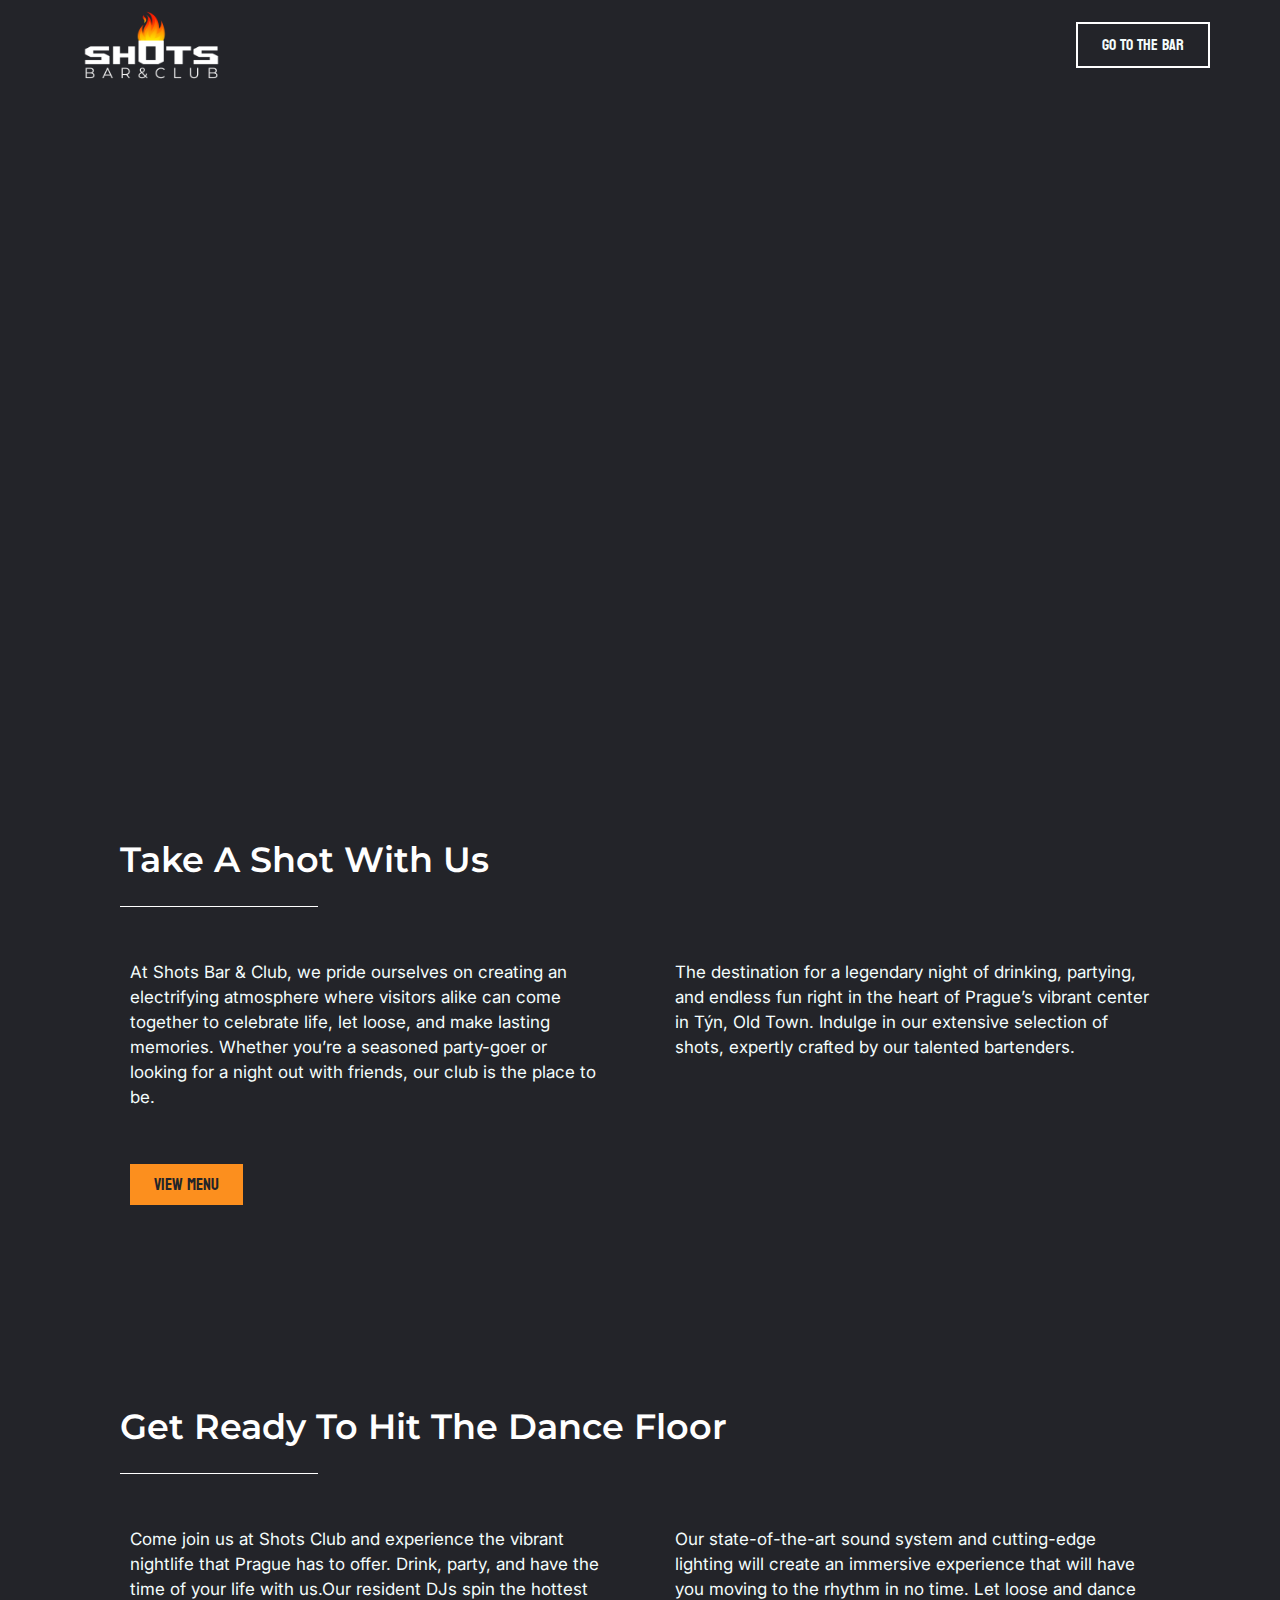
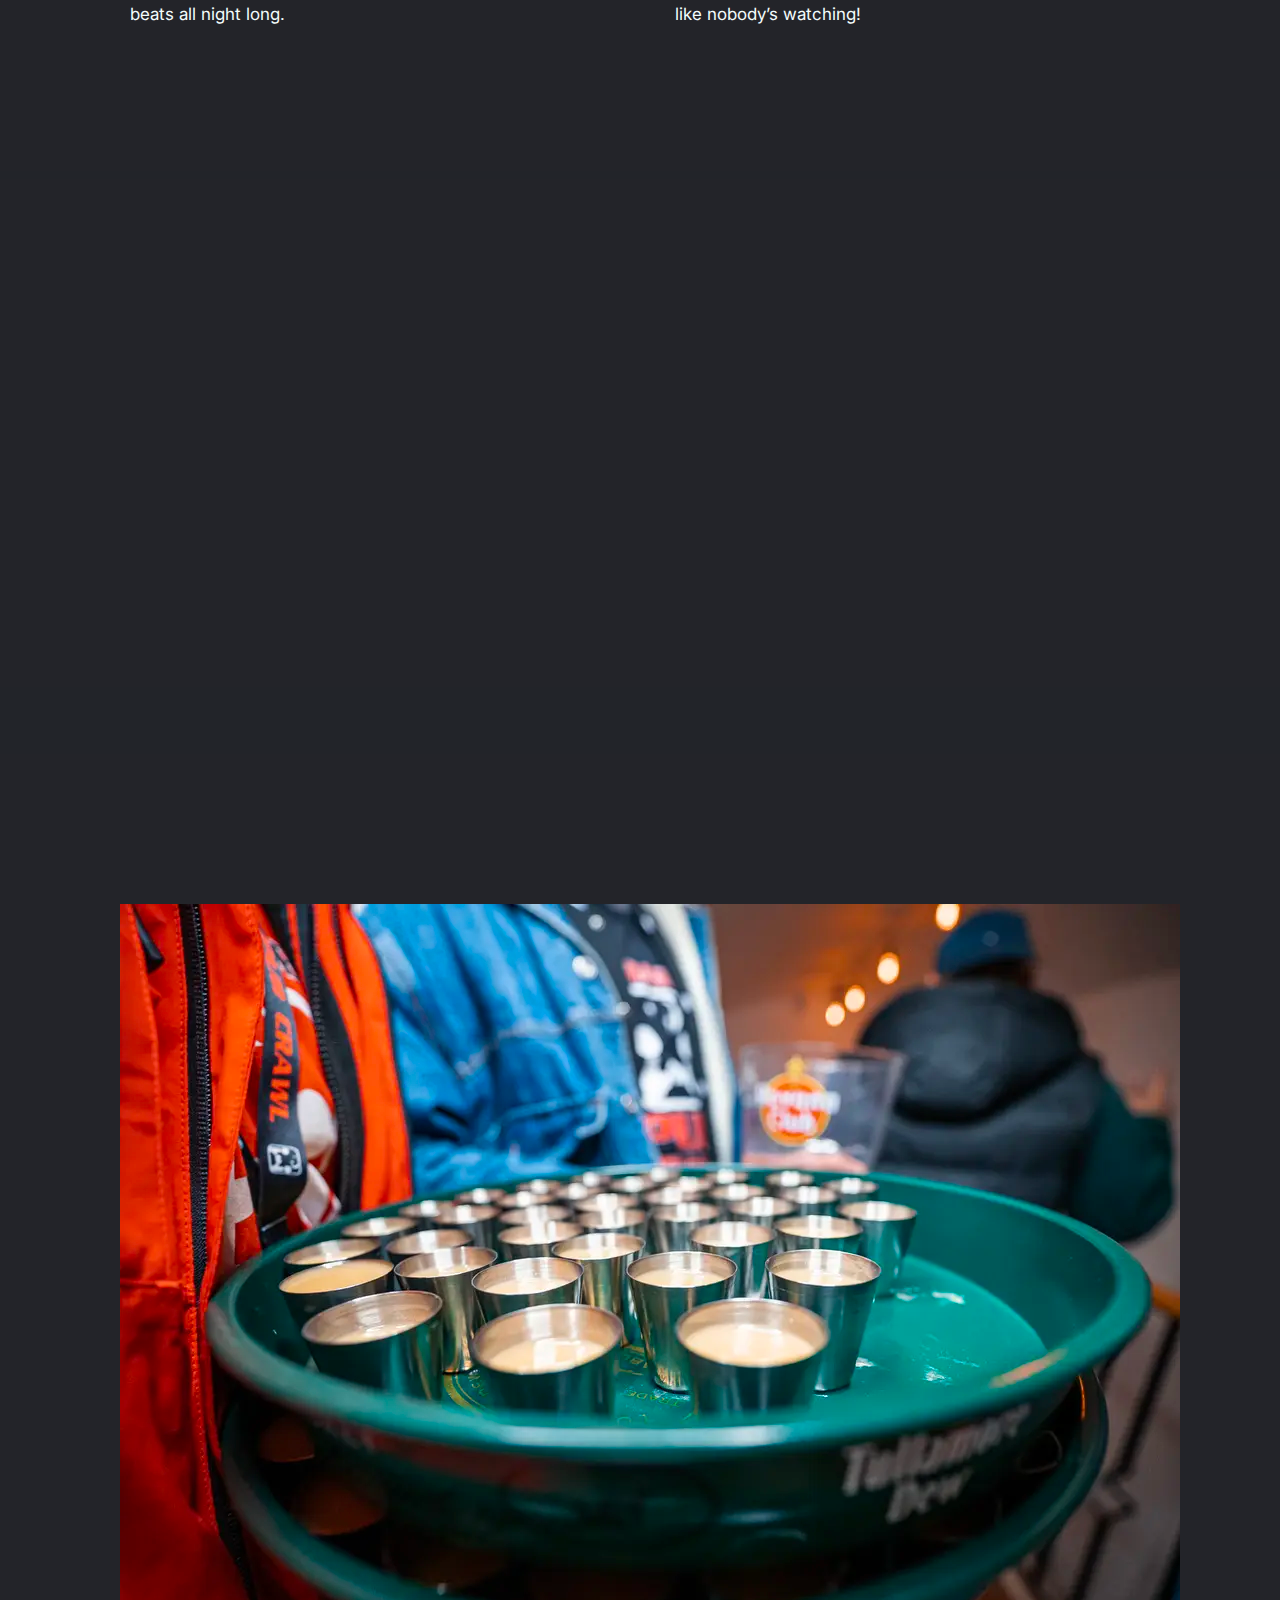
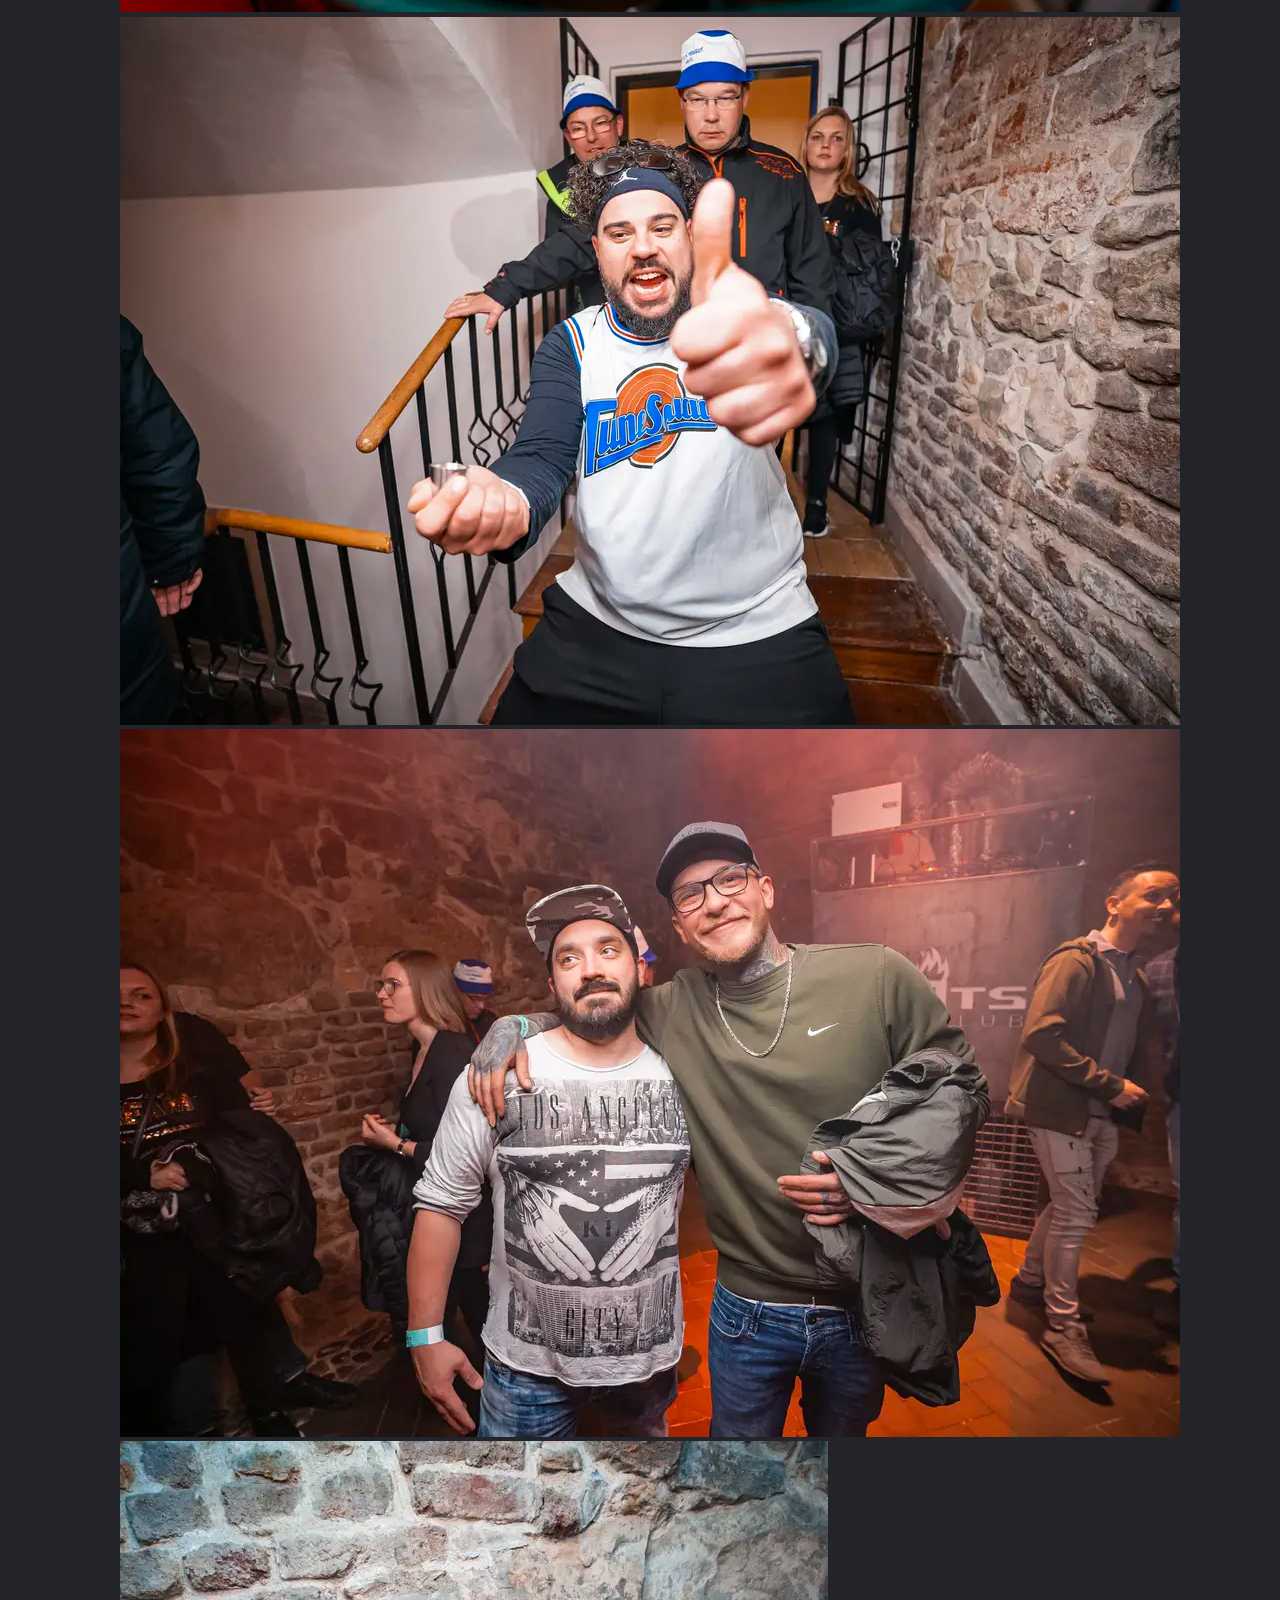
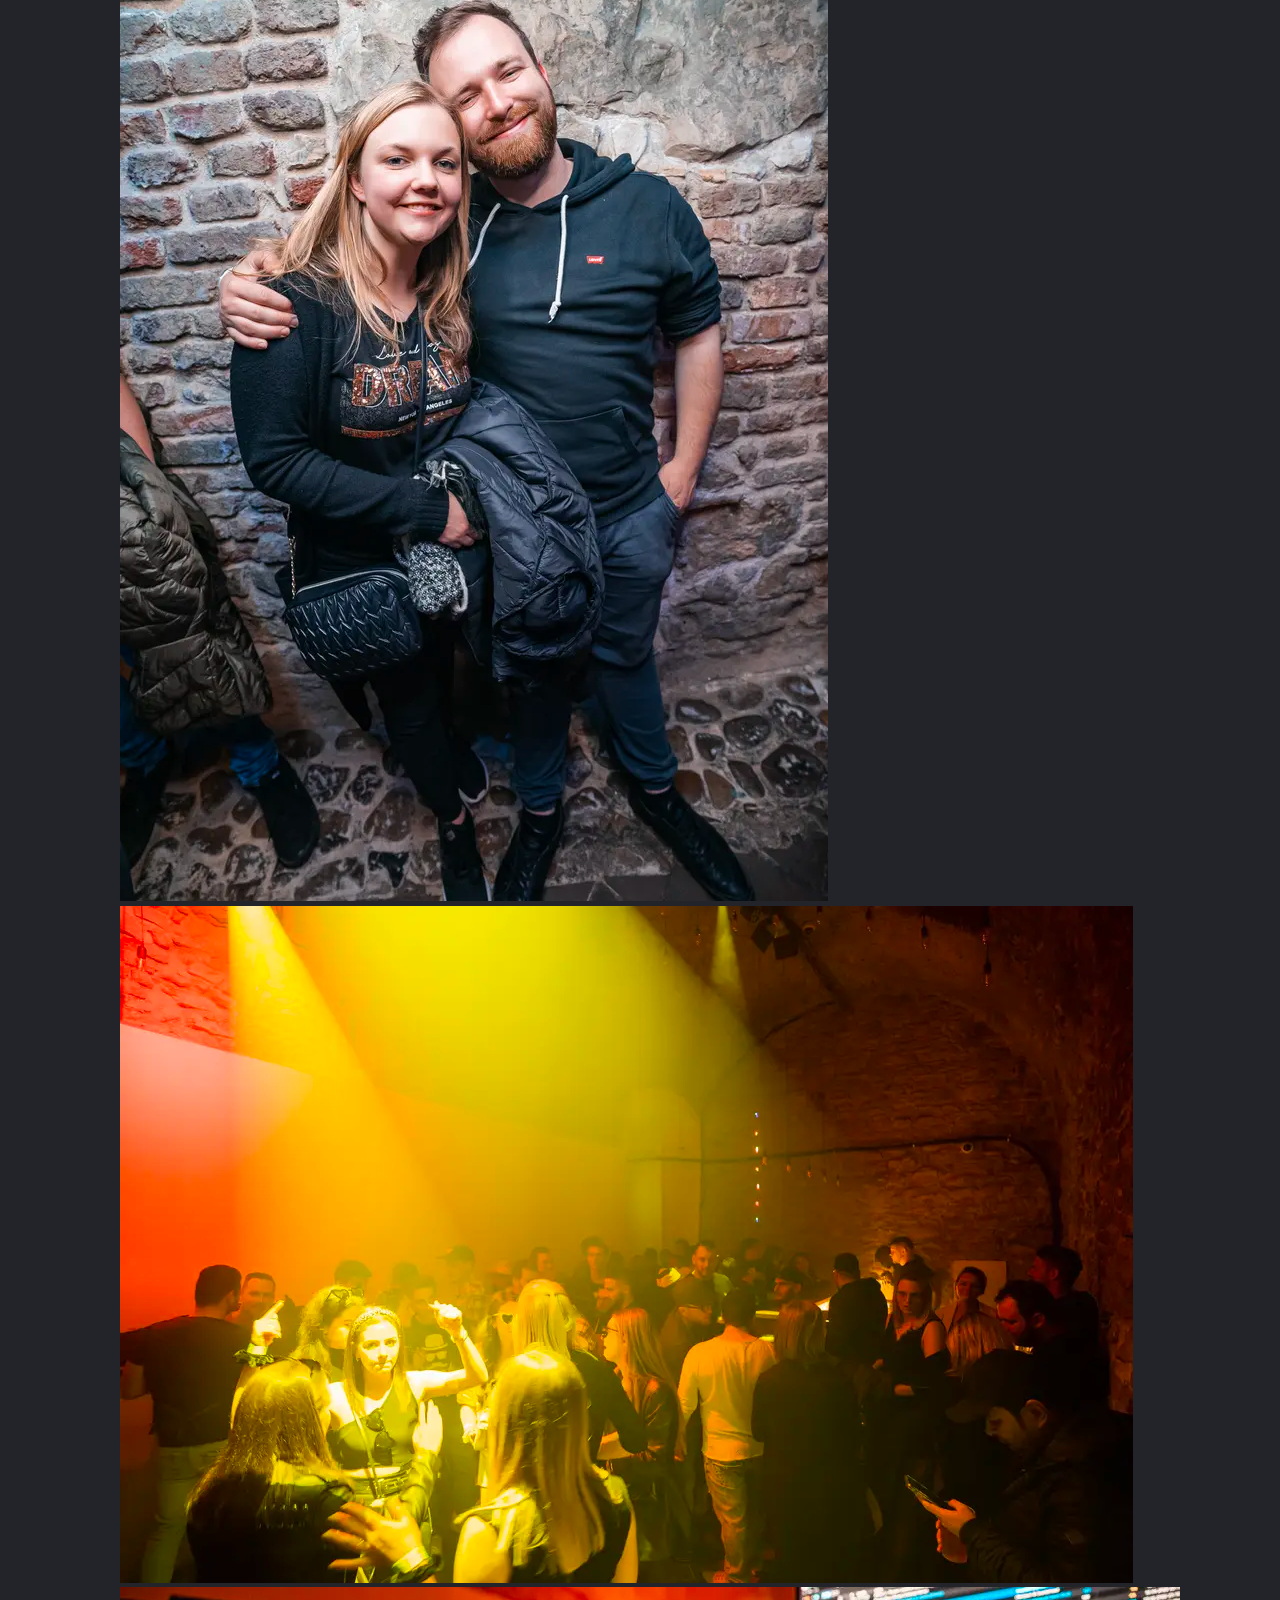
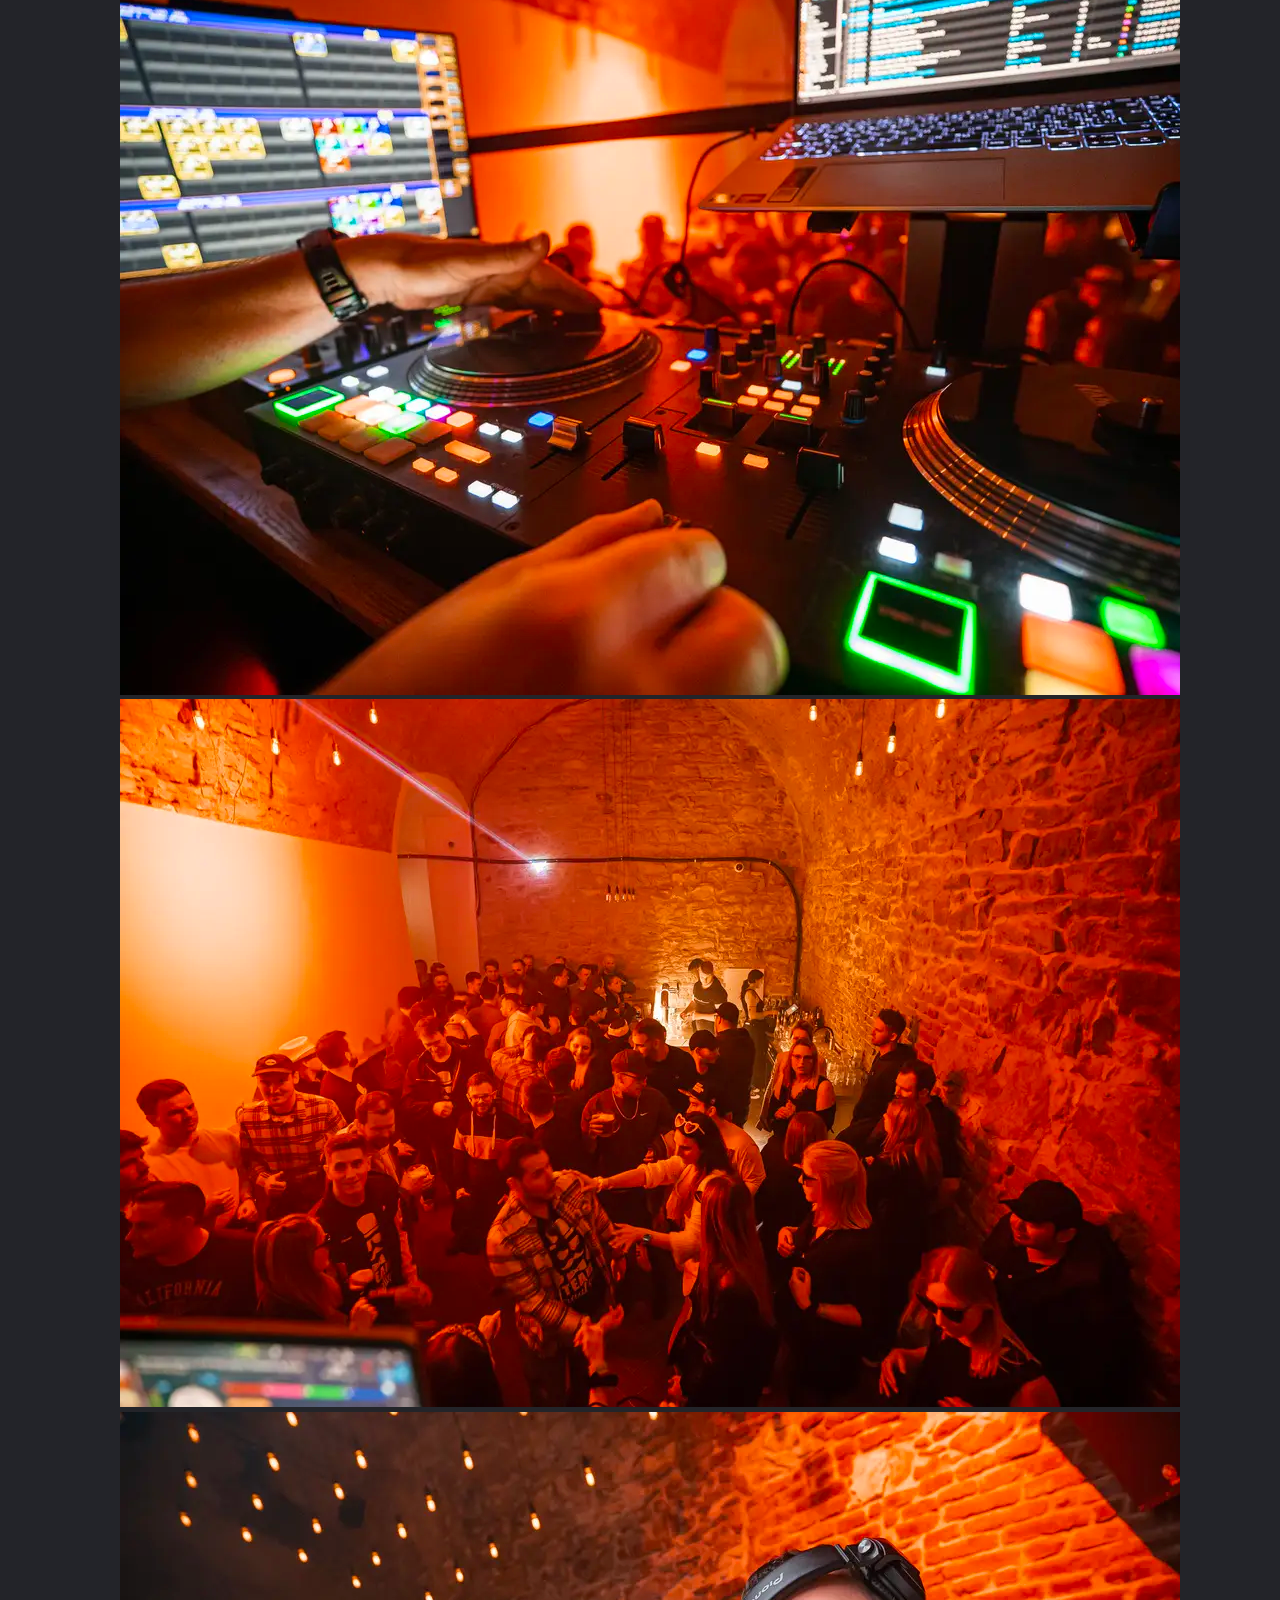
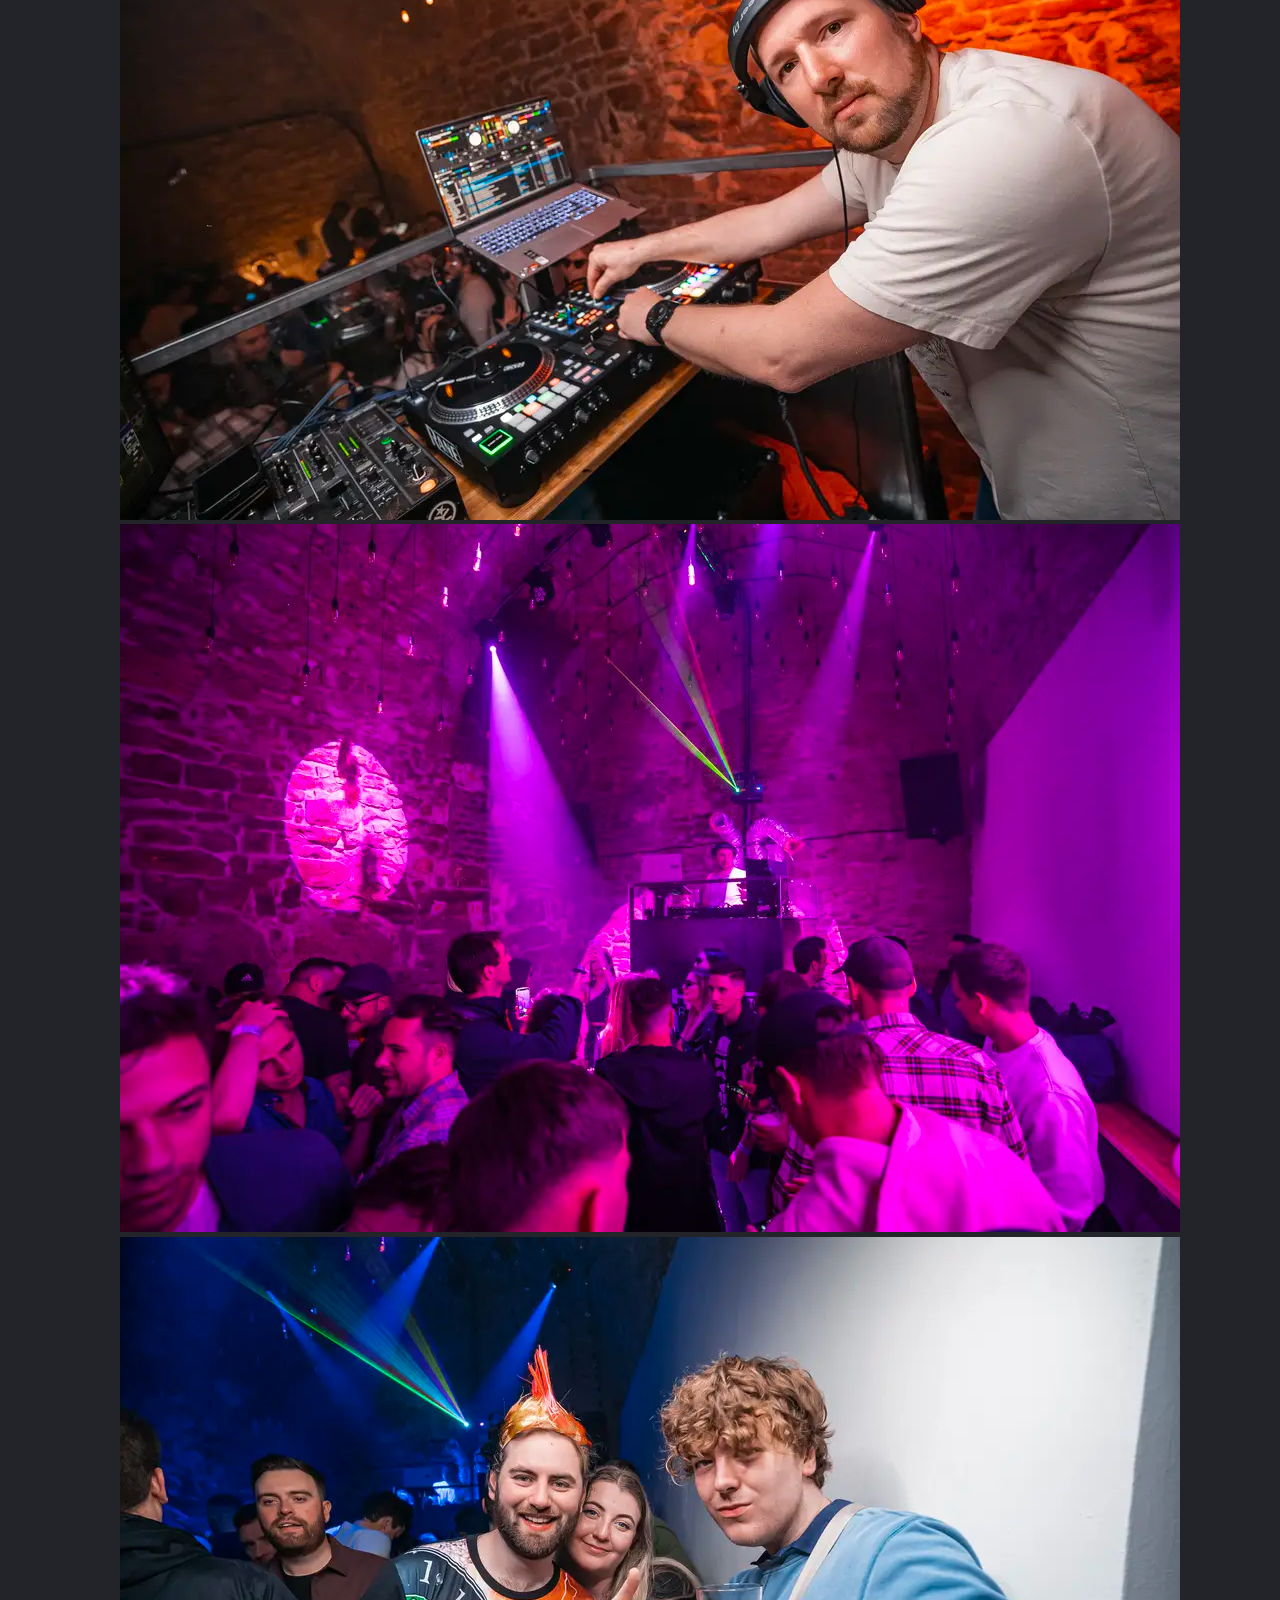
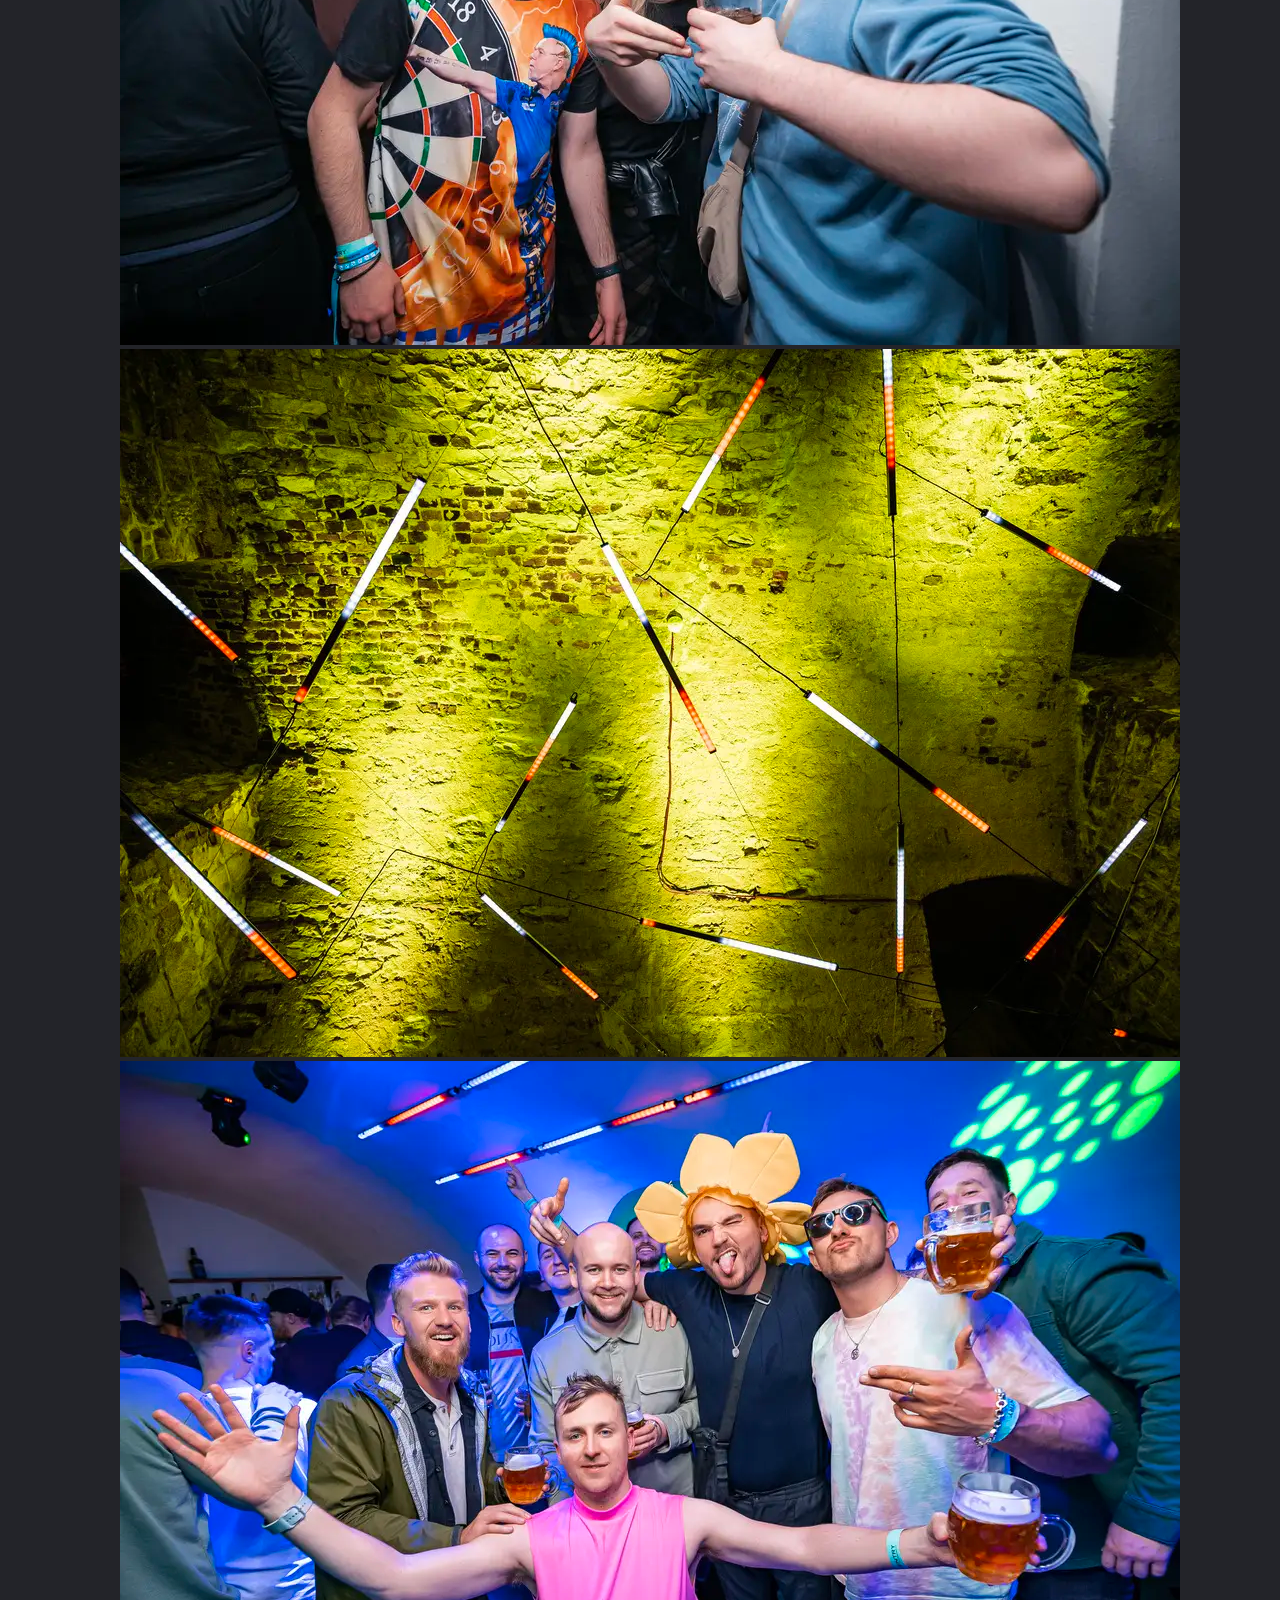
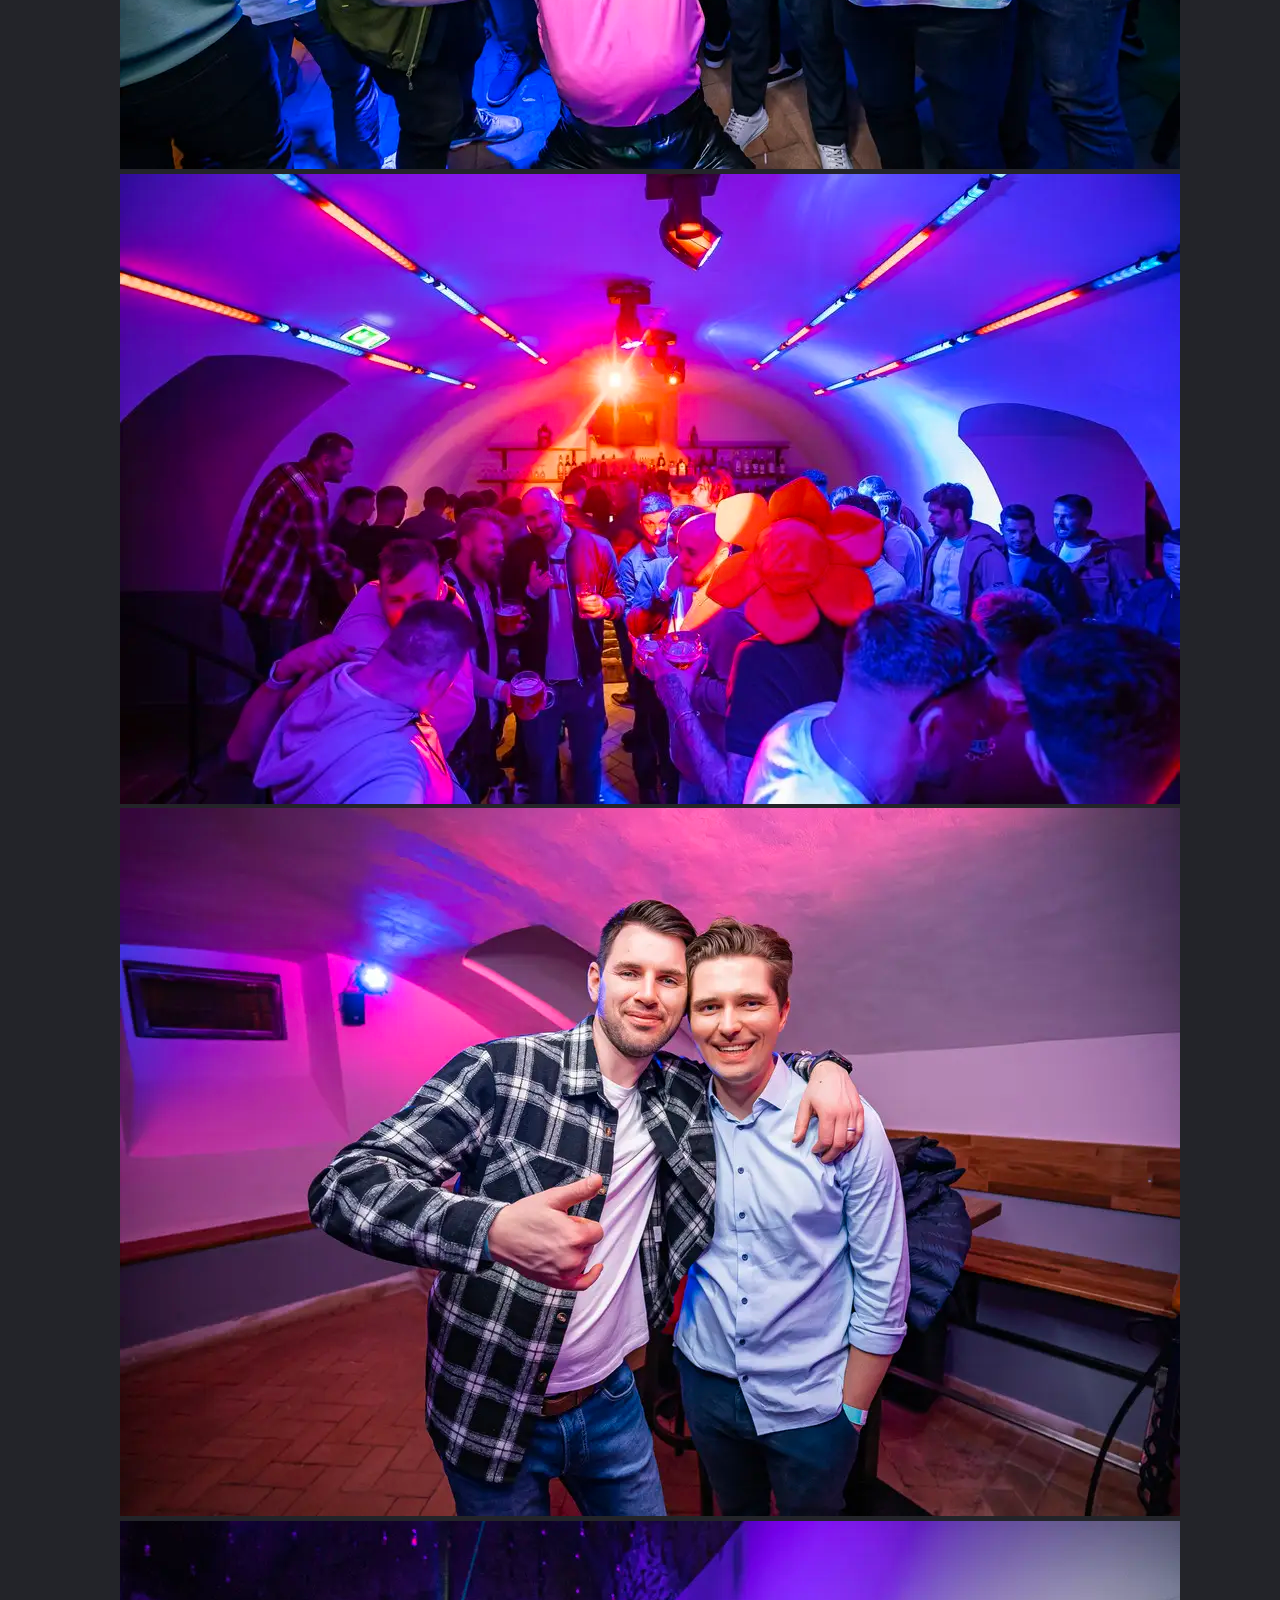
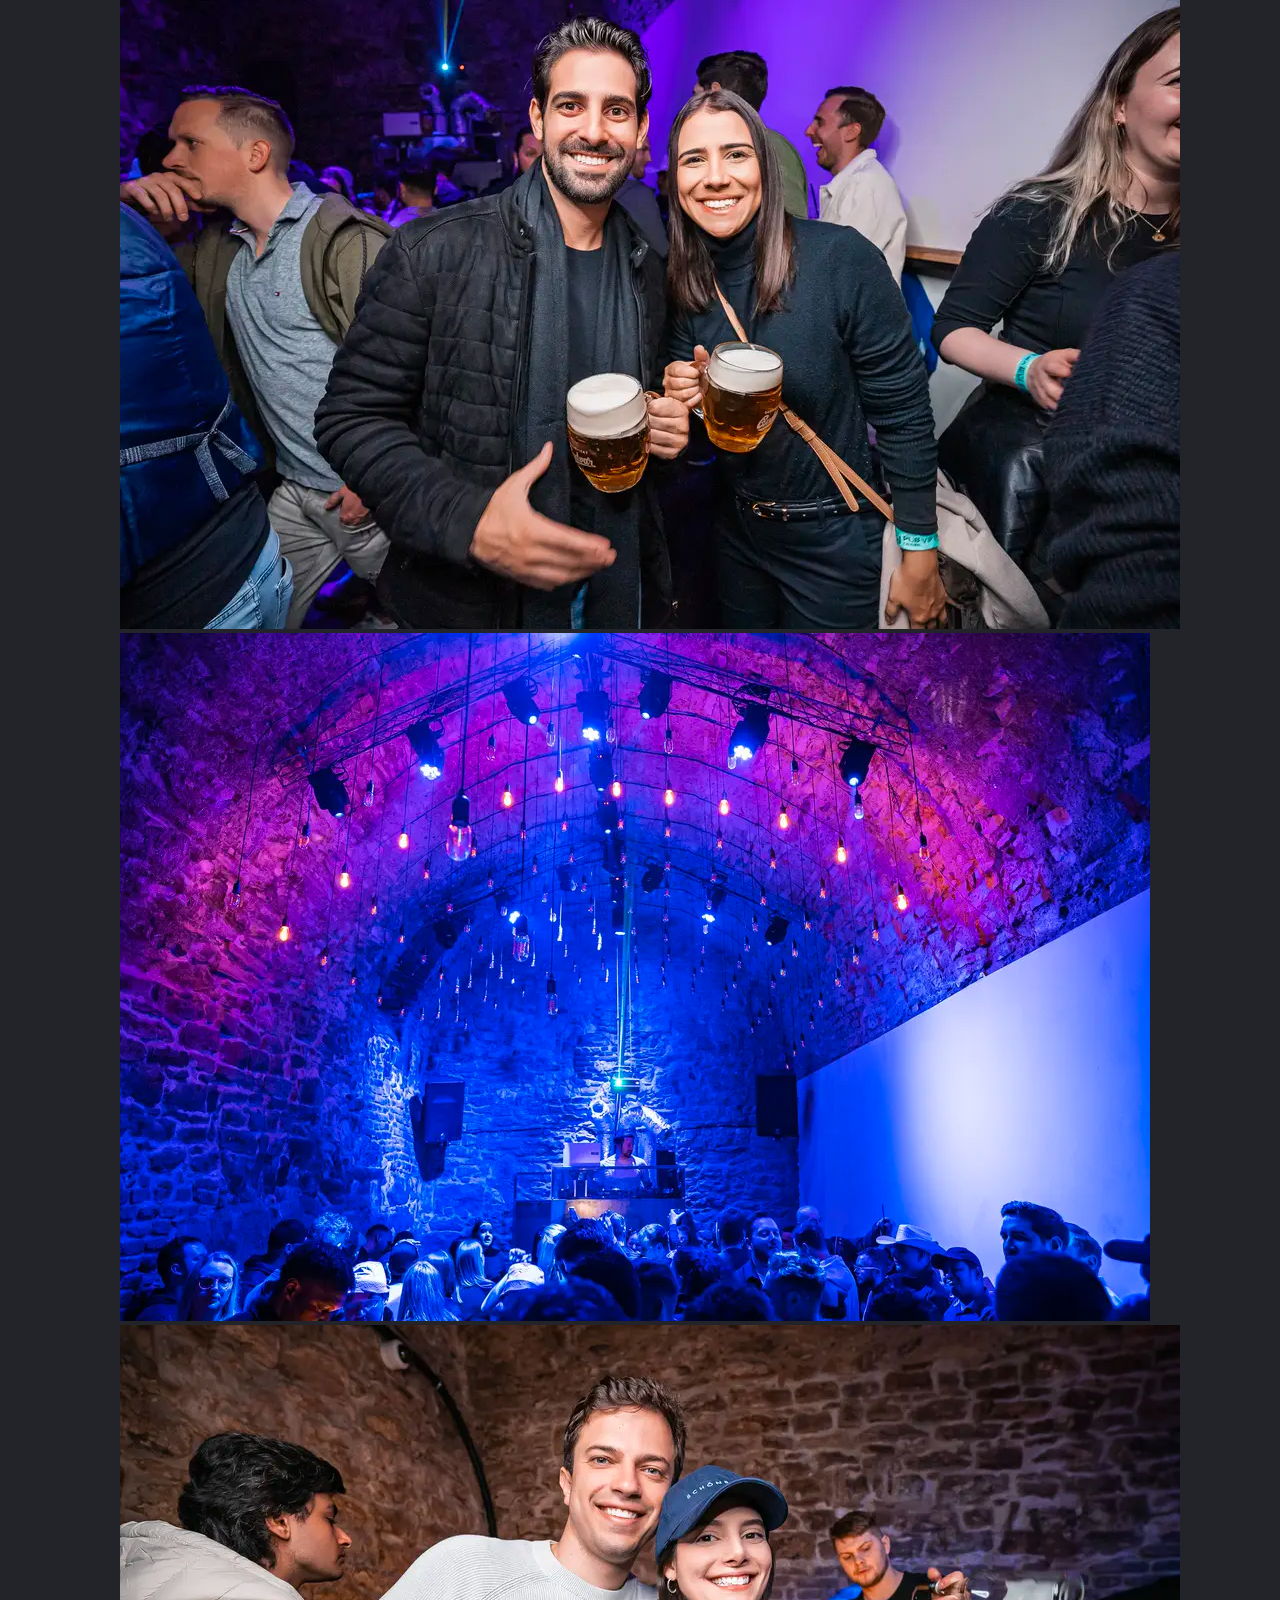
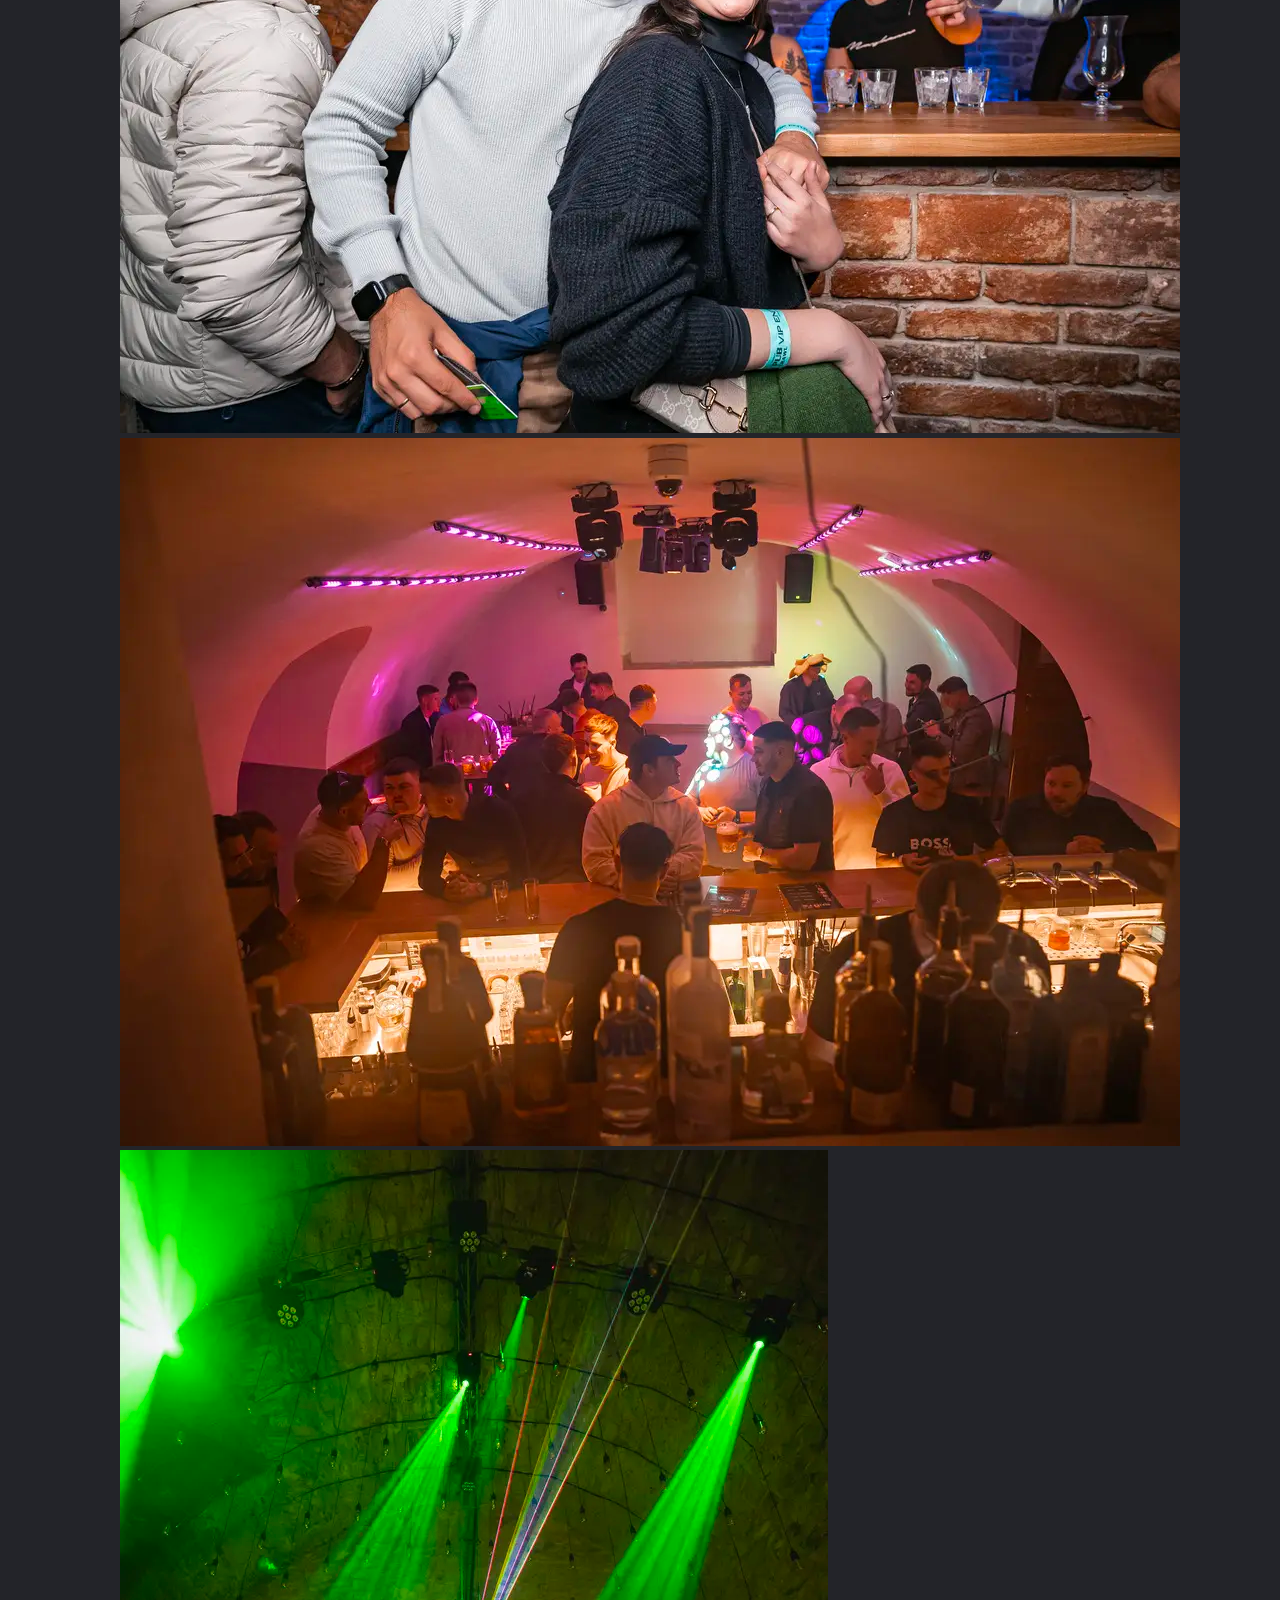
==== index.html @ b5c4934c "Initial commit" ====
<!doctype html>
<html lang="en">
<head>
    <meta charset="UTF-8">
    <meta name="viewport"
          content="width=device-width, user-scalable=no, initial-scale=1.0, maximum-scale=1.0, minimum-scale=1.0">
    <meta http-equiv="X-UA-Compatible" content="ie=edge">
    <link rel="stylesheet" href="css/normalize.css">
    <link rel="stylesheet" href="css/style.css">
    <!-- AOS.js -->
    <link href="https://unpkg.com/aos@2.3.1/dist/aos.css" rel="stylesheet">
    <!-- SwiperJS -->
    <link rel="stylesheet" href="https://cdn.jsdelivr.net/npm/swiper@11/swiper-bundle.min.css"
    />
    <title>Home - Shots Bar & Club</title>
</head>
<body>
<header class="header">
    <div class="side-content left-content">
        <!-- Заменить ссылкой -->
        <a href="#" class="logo">
            <img src="img/logo.png" alt="Shots Bar & Club Logo">
        </a>
    </div>
    <div class="center-content">
        <nav class="nav">
            <ul class="nav-list">
                <li class="nav-list__item"><a href="#Shots">Shots</a></li>
                <li class="nav-list__item"><a href="#About">About</a></li>
                <li class="nav-list__item"><a href="#Photos">Photos</a></li>
                <li class="nav-list__item"><a>Reviews</a></li>
                <li class="nav-list__item"><a>Address</a></li>
                <li class="nav-list__item"><a>Partners</a></li>
                <li class="nav-list__item"><a>Requests</a></li>
            </ul>
        </nav>
    </div>
    <div class="side-content right-content">
        <a class="button-to-go"
           href="https://www.google.com/maps/place/Shots+Bar%26Club/@50.0877311,14.4232693,15z/data=!4m6!3m5!1s0x470b952d2c1c653b:0x103514b92c327007!8m2!3d50.0877311!4d14.4232693!16s%2Fg%2F11txqmr885?entry=ttu"
           target="_blank"
        >
            Go to the bar
        </a>
    </div>
</header>
<section class="main-pictures">
    <div class="main-pictures__item">
        <img src="" alt="">
        <span></span>
    </div>
</section>
<div>
    <section class="regular-section" id="Shots">
        <div class="heading">
            <h3>Take A Shot With Us</h3>
            <div class="divider">
                <span> </span>
            </div>
        </div>
        <div class="section-content">
            <div class="content-item">
                <p>At Shots Bar & Club, we pride ourselves on creating an electrifying atmosphere where visitors
                    alike can come together to celebrate life, let loose, and make lasting memories. Whether you’re
                    a seasoned party-goer or looking for a night out with friends, our club is the place to be.</p>
            </div>
            <div class="content-item">
                <p>The destination for a legendary night of drinking, partying, and endless fun right in the heart
                    of Prague’s vibrant center in Týn, Old Town. Indulge in our extensive selection of shots,
                    expertly crafted by our talented bartenders.</p>
            </div>
        </div>
        <div class="content-item">
            <div class="button-wrapper">
                <a class="button"
                   href="https://shotsclubprague.com/wp-content/uploads/2023/06/shots-ALL-Price-1-2x95-www.pdf"
                   target="_blank"
                >
                    <span>View menu</span>
                </a>
            </div>
        </div>

        <div class="swiper cocktail-swiper">
            <div class="swiper-wrapper">
                <div class="swiper-slide">
                    <img src="https://mlblwiuvxici.i.optimole.com/w:219/h:219/q:mauto/f:best/https://shotsclubprague.com/wp-content/uploads/2023/06/shots-ALL-Price-1-2x95-12-1.png"
                         alt="" data-aos="fade-up" data-aos-delay="600">
                </div>
                <div class="swiper-slide">
                    <img src="https://mlblwiuvxici.i.optimole.com/w:219/h:219/q:mauto/f:best/https://shotsclubprague.com/wp-content/uploads/2023/06/shots-ALL-Price-1-2x95-03-1.png"
                         alt="" data-aos="fade-up" data-aos-delay="600">
                </div>
                <div class="swiper-slide">
                    <img src="https://mlblwiuvxici.i.optimole.com/w:219/h:219/q:mauto/f:best/https://shotsclubprague.com/wp-content/uploads/2023/06/shots-ALL-Price-1-2x95-13-1.png"
                         alt="" data-aos="fade-up" data-aos-delay="600">
                </div>
                <div class="swiper-slide">
                    <img src="https://mlblwiuvxici.i.optimole.com/w:219/h:219/q:mauto/f:best/https://shotsclubprague.com/wp-content/uploads/2023/06/shots-ALL-Price-1-2x95-05-1.png"
                         alt="" data-aos="fade-up" data-aos-delay="600">
                </div>
                <div class="swiper-slide">
                    <img src="https://mlblwiuvxici.i.optimole.com/w:219/h:219/q:mauto/f:best/https://shotsclubprague.com/wp-content/uploads/2023/06/shots-ALL-Price-1-2x95-14-1.png"
                         alt="" data-aos="fade-up" data-aos-delay="600">
                </div>
                <div class="swiper-slide">
                    <img src="https://mlblwiuvxici.i.optimole.com/w:300/h:300/q:mauto/f:best/https://shotsclubprague.com/wp-content/uploads/2023/06/shots-ALL-Price-1-2x95-02-1.png"
                         alt="" data-aos="fade-up" data-aos-delay="600">
                </div>
                <div class="swiper-slide">
                    <img src="https://mlblwiuvxici.i.optimole.com/w:219/h:219/q:mauto/f:best/https://shotsclubprague.com/wp-content/uploads/2023/06/shots-ALL-Price-1-2x95-15-1.png"
                         alt="" data-aos="fade-up" data-aos-delay="600">
                </div>
                <div class="swiper-slide">
                    <img src="https://mlblwiuvxici.i.optimole.com/w:219/h:219/q:mauto/f:best/https://shotsclubprague.com/wp-content/uploads/2023/06/shots-ALL-Price-1-2x95-04-1.png"
                         alt="" data-aos="fade-up" data-aos-delay="600">
                </div>
                <div class="swiper-slide">
                    <img src="https://mlblwiuvxici.i.optimole.com/w:219/h:219/q:mauto/f:best/https://shotsclubprague.com/wp-content/uploads/2023/06/shots-ALL-Price-1-2x95-06-1.png"
                         alt="" data-aos="fade-up" data-aos-delay="600">
                </div>
                <div class="swiper-slide">
                    <img src="https://mlblwiuvxici.i.optimole.com/w:219/h:219/q:mauto/f:best/https://shotsclubprague.com/wp-content/uploads/2023/06/shots-ALL-Price-1-2x95-07-1.png"
                         alt="" data-aos="fade-up" data-aos-delay="600">
                </div>
                <div class="swiper-slide">
                    <img src="https://mlblwiuvxici.i.optimole.com/w:219/h:219/q:mauto/f:best/https://shotsclubprague.com/wp-content/uploads/2023/06/shots-ALL-Price-1-2x95-08-1.png"
                         alt="" data-aos="fade-up" data-aos-delay="600">
                </div>
                <div class="swiper-slide">
                    <img src="https://mlblwiuvxici.i.optimole.com/w:219/h:219/q:mauto/f:best/https://shotsclubprague.com/wp-content/uploads/2023/06/shots-ALL-Price-1-2x95-09-1.png"
                         alt="" data-aos="fade-up" data-aos-delay="600">
                </div>
                <div class="swiper-slide">
                    <img src="https://mlblwiuvxici.i.optimole.com/w:219/h:219/q:mauto/f:best/https://shotsclubprague.com/wp-content/uploads/2023/06/shots-ALL-Price-1-2x95-10-1.png"
                         alt="" data-aos="fade-up" data-aos-delay="600">
                </div>
                <div class="swiper-slide">
                    <img src="https://mlblwiuvxici.i.optimole.com/w:219/h:219/q:mauto/f:best/https://shotsclubprague.com/wp-content/uploads/2023/06/shots-ALL-Price-1-2x95-11-1.png"
                         alt="" data-aos="fade-up" data-aos-delay="600">
                </div>
                <div class="swiper-slide">
                    <img src="https://mlblwiuvxici.i.optimole.com/w:219/h:219/q:mauto/f:best/https://shotsclubprague.com/wp-content/uploads/2023/06/shots-ALL-Price-1-2x95-12-1.png"
                         alt="" data-aos="fade-up" data-aos-delay="600">
                </div>
                <div class="swiper-slide">
                    <img src="https://mlblwiuvxici.i.optimole.com/w:219/h:219/q:mauto/f:best/https://shotsclubprague.com/wp-content/uploads/2023/06/shots-ALL-Price-1-2x95-03-1.png"
                         alt="" data-aos="fade-up" data-aos-delay="600">
                </div>
                <div class="swiper-slide">
                    <img src="https://mlblwiuvxici.i.optimole.com/w:219/h:219/q:mauto/f:best/https://shotsclubprague.com/wp-content/uploads/2023/06/shots-ALL-Price-1-2x95-13-1.png"
                         alt="" data-aos="fade-up" data-aos-delay="600">
                </div>
                <div class="swiper-slide">
                    <img src="https://mlblwiuvxici.i.optimole.com/w:219/h:219/q:mauto/f:best/https://shotsclubprague.com/wp-content/uploads/2023/06/shots-ALL-Price-1-2x95-05-1.png"
                         alt="" data-aos="fade-up" data-aos-delay="600">
                </div>
                <div class="swiper-slide">
                    <img src="https://mlblwiuvxici.i.optimole.com/w:219/h:219/q:mauto/f:best/https://shotsclubprague.com/wp-content/uploads/2023/06/shots-ALL-Price-1-2x95-14-1.png"
                         alt="" data-aos="fade-up" data-aos-delay="600">
                </div>
                <div class="swiper-slide">
                    <img src="https://mlblwiuvxici.i.optimole.com/w:300/h:300/q:mauto/f:best/https://shotsclubprague.com/wp-content/uploads/2023/06/shots-ALL-Price-1-2x95-02-1.png"
                         alt="" data-aos="fade-up" data-aos-delay="600">
                </div>
                <div class="swiper-slide">
                    <img src="https://mlblwiuvxici.i.optimole.com/w:219/h:219/q:mauto/f:best/https://shotsclubprague.com/wp-content/uploads/2023/06/shots-ALL-Price-1-2x95-15-1.png"
                         alt="" data-aos="fade-up" data-aos-delay="600">
                </div>
                <div class="swiper-slide">
                    <img src="https://mlblwiuvxici.i.optimole.com/w:219/h:219/q:mauto/f:best/https://shotsclubprague.com/wp-content/uploads/2023/06/shots-ALL-Price-1-2x95-04-1.png"
                         alt="" data-aos="fade-up" data-aos-delay="600">
                </div>
                <div class="swiper-slide">
                    <img src="https://mlblwiuvxici.i.optimole.com/w:219/h:219/q:mauto/f:best/https://shotsclubprague.com/wp-content/uploads/2023/06/shots-ALL-Price-1-2x95-06-1.png"
                         alt="" data-aos="fade-up" data-aos-delay="600">
                </div>
                <div class="swiper-slide">
                    <img src="https://mlblwiuvxici.i.optimole.com/w:219/h:219/q:mauto/f:best/https://shotsclubprague.com/wp-content/uploads/2023/06/shots-ALL-Price-1-2x95-07-1.png"
                         alt="" data-aos="fade-up" data-aos-delay="600">
                </div>
            </div>
            <div class="swiper-button-prev cocktail-swiper-button-prev">
                <i aria-hidden="true" class="fas fa-caret-left"></i>
            </div>
            <div class="swiper-button-next cocktail-swiper-button-next">
                <i aria-hidden="true" class="fas fa-caret-right"></i>
            </div>
        </div>
    </section>

    <section class="regular-section" id="About">
        <div class="heading">
            <h3>Get Ready To Hit The Dance Floor</h3>
            <div class="divider">
                <span> </span>
            </div>
        </div>
        <div class="section-content">
            <div class="content-item">
                <p>Come join us at Shots Club and experience the vibrant nightlife that Prague has to offer. Drink,
                    party, and have the time of your life with us.Our resident DJs spin the hottest beats all night
                    long.</p>
            </div>
            <div class="content-item">
                <p>Our state-of-the-art sound system and cutting-edge lighting will create an immersive experience that
                    will have you moving to the rhythm in no time. Let loose and dance like nobody’s watching!</p>
            </div>
        </div>
    </section>
    <section class="bg-fullscreen">
        <div class="dark-filter">
            <div class="promo-container">
                <div class="promo-card-background" data-aos="fade-right">
                    <div class="promo-card">
                        <div class="heading">
                            <h3>VIP Areas</h3>
                            <div class="divider">
                                <span> </span>
                            </div>
                        </div>
                        <p>Whether you’re looking for an intimate space to host a private party or a larger area to
                            entertain
                            guests, our VIP sections have got you covered. With a variety of seating options, bottle
                            service,
                            and tailored packages, our VIP sections are designed to exceed your expectations.</p>
                    </div>
                </div>
                <div class="promo-card-background" data-aos="fade-up">
                    <div class="promo-card">
                        <div class="heading">
                            <h3>Staff</h3>
                            <div class="divider">
                                <span> </span>
                            </div>
                        </div>
                        <p>Our staff is committed to providing you with the highest level of customer satisfaction and
                            ensuring that your every need is met. We take pride in our team’s dedication and enthusiasm
                            in creating an unforgettable time for all of our guests.</p>
                    </div>
                </div>
                <div class="promo-card-background" data-aos="fade-left">
                    <div class="promo-card">
                        <div class="heading">
                            <h3>Safety</h3>
                            <div class="divider">
                                <span> </span>
                            </div>
                        </div>
                        <p>At our establishment, we prioritize the well-being and safety of our valued members above all
                            else. We strongly believe that creating a secure and protected environment is paramount to
                            ensuring that everyone can fully enjoy the activities and amenities provided by our
                            club.</p>
                    </div>
                </div>
            </div>
        </div>
    </section>
    <section class="regular-section">
        <div class="gallery">

        </div>
        <div class="gallery-modal">
            <div class="modal-header">
                <div class="gallery-counter"></div>
                <div></div>
            </div>
            <div class="swiper gallery-swiper">
                <div class="swiper-wrapper"></div>
                <div class="swiper-button-prev gallery-swiper-button-prev"></div>
                <div class="swiper-button-next gallery-swiper-button-next"></div>
            </div>
        </div>
    </section>
    <section class="regular-section">
        <div class="section-content" id="Photos">
            <div class="content-item">
                <div class="heading">
                    <h3>What People Say</h3>
                    <div class="divider">
                        <span> </span>
                    </div>
                </div>
                <p>We pride ourselves on creating an electrifying atmosphere where locals and visitors alike can
                    come together to celebrate life, let loose, and make lasting memories. Whether you’re a seasoned
                    partygoer or looking for a night out with friends, our club is the place to be.</p>

            </div>
            <div class="content-item">
                <script src="https://static.elfsight.com/platform/platform.js" data-use-service-core defer></script>
                <div class="elfsight-app-287ab4bb-f6fa-4394-b2fb-51ce8954b1bd" data-elfsight-app-lazy></div>
            </div>
        </div>
    </section>
    <section class="regular-section">
        <div class="section-content">
            <div class="content-item">
                <iframe src="https://www.google.com/maps/embed?pb=!1m14!1m8!1m3!1d10239.691443673259!2d14.4232693!3d50.0877311!3m2!1i1024!2i768!4f13.1!3m3!1m2!1s0x470b952d2c1c653b%3A0x103514b92c327007!2sShots%20Bar%26Club!5e0!3m2!1scs!2scz!4v1685597856293!5m2!1scs!2scz"
                        data-opt-src="https://www.google.com/maps/embed?pb=!1m14!1m8!1m3!1d10239.691443673259!2d14.4232693!3d50.0877311!3m2!1i1024!2i768!4f13.1!3m3!1m2!1s0x470b952d2c1c653b%3A0x103514b92c327007!2sShots%20Bar%26Club!5e0!3m2!1scs!2scz!4v1685597856293!5m2!1scs!2scz"
                        width="100%" height="300" style="border:0;" allowfullscreen="" loading="lazy"
                        referrerpolicy="no-referrer-when-downgrade" data-opt-lazy-loaded="true"></iframe>
            </div>
            <div class="content-item">
                <div class="heading">
                    <h3>Where To Find Us</h3>
                    <div class="divider">
                        <span> </span>
                    </div>
                </div>
                <p>Shots Club is strategically located in the heart of Prague’s Old Town, making it easily
                    accessible for locals and tourists alike. So whether you’re exploring the city or simply looking
                    for a place to unwind after a long day, our doors are open to welcome you.</p>
                <div class="social-container">
                    <div class="social-link">
                        <a href="https://www.facebook.com/shotsclubprague/" target="_blank">
                            <i class="fab fa-facebook"></i>
                        </a>
                    </div>
                    <div class="social-link">
                        <a href="https://www.instagram.com/shotsclubprague/" target="_blank">
                            <i class="fab fa-instagram"></i>
                        </a>
                    </div>
                </div>
            </div>
        </div>
    </section>
    <section class="regular-section">
        <div class="content-item">
            <div class="heading">
                <h3>Other Experiences You May Like</h3>
                <div class="divider">
                    <span> </span>
                </div>
            </div>
            <div class="events-list">
                <div class="event-item">
                    <a href="https://pubcrawl.cz/" target="_blank">
                        <div class="event-image">
                            <img src="./img/events/1.jpeg" alt="">
                        </div>
                    </a>
                    <a href="https://pubcrawl.cz/" target="_blank">
                        Prague Pub Crawl
                    </a>
                </div>
                <div class="event-item">
                    <a href="https://beertasting.cz/" target="_blank">
                        <div class="event-image">
                            <img src="./img/events/2.jpeg" alt="">
                        </div>
                    </a>
                    <a href="https://beertasting.cz/" target="_blank">
                        Beer Tours & Tasting
                    </a>
                </div>
                <div class="event-item">
                    <a href="https://praguenightlifeticket.com/">
                        <div class="event-image">
                            <img src="./img/events/3.jpeg" alt="">
                        </div>
                    </a>
                    <a href="https://praguenightlifeticket.com/" target="_blank">
                        Prague Night Life
                    </a>
                </div>
                <div class="event-item">
                    <a href="https://www.discover-prague.com/" target="_blank">
                        <div class="event-image">
                            <img src="./img/events/4.jpeg" alt="">
                        </div>
                    </a>
                    <a href="https://www.discover-prague.com/" target="_blank">
                        Prague Tours
                    </a>
                </div>
                <div class="event-item">
                    <a href="https://beerboatsprague.com/" target="_blank">
                        <div class="event-image">
                            <img src="./img/events/5.jpeg" alt="">
                        </div>
                    </a>
                    <a href="https://beerboatsprague.com/" target="_blank">
                        Prague Beer Boat
                    </a>
                </div>
            </div>
        </div>
    </section>
    <div class="dark-filter">
        <section class="regular-section section-with-bg">
            <div class="section-content section-with-padding">
                <div class="content-item">
                    <div class="heading">
                        <h3>Get In Touch</h3>
                        <div class="divider">
                            <span> </span>
                        </div>
                    </div>
                    <p>Join us for a night of thrilling entertainment, vibrant atmosphere, and unforgettable moments at
                        Shots Bar and Club. We can’t wait to create a memorable night for you!</p>
                </div>
                <div class="content-item">
                    <form action="" method="post" class="form">
                        <div class="form-first-row">
                            <input type="text" class="input" placeholder="Name" aria-required="true"
                                   required="required" size="1">
                            <input type="email" class="input" placeholder="Email" aria-required="true"
                                   required="required" size="1">
                        </div>
                        <input type="text" class="input" placeholder="Subject" aria-required="true"
                               required="required" size="1">
                        <textarea class="input" placeholder="Your Message" aria-required="true"
                                  required="required" rows="4"></textarea>
                        <button type="submit" class="submit-btn">Submit</button>
                    </form>
                    <p class="extra-text">By submitting, I agree to the <a href="#" class="inline-link">Privacy
                        Statement</a>.</p>
                </div>
            </div>
        </section>
    </div>
    <footer class="footer">
        <section class="regular-section footer-section">
            <div class="footer-columns">
                <div class="info">
                    <div class="footer-logo">
                        <!-- Заменить ссылкой -->
                        <a href="#">
                            <img class="footer-logo-img" src="img/logo.png" alt="">
                        </a>
                    </div>
                    <p>Týn, 110 00 Prague 1</p>
                    <p><a href="mailto:contact@shotsclubprague.com" class="inline-link">contact@shotsclubprague.com</a>
                    </p>
                    <p>
                        <strong>Opening hours</strong>
                        <br>
                        Mon-Thu: 20:00 – 02:00
                        <br>
                        Fri-Sat: 18:00 – 03:00
                        <br>
                        Sun: 18:00 – 01:00
                    </p>
                </div>
                <div class="bottom-navigation">
                    <div class="nav-column">
                        <div class="bottom-heading">
                            <h4>Nav</h4>
                            <div class="divider divider-short">
                                <span> </span>
                            </div>
                        </div>
                        <ul class="bottom-nav-list">
                            <li class="bottom-nav-list__item"><a href="#Shots">Shots</a></li>
                            <li class="bottom-nav-list__item"><a href="#About">About</a></li>
                            <li class="bottom-nav-list__item"><a href="#Photos">Photos</a></li>
                            <li class="bottom-nav-list__item"><a>Reviews</a></li>
                            <li class="bottom-nav-list__item"><a>Address</a></li>
                            <li class="bottom-nav-list__item"><a>Partners</a></li>
                            <li class="bottom-nav-list__item"><a>Requests</a></li>
                        </ul>
                    </div>
                    <div class="nav-column">
                        <div class="bottom-heading">
                            <h4>Partners</h4>
                            <div class="divider divider-short">
                                <span> </span>
                            </div>
                        </div>
                        <ul class="bottom-nav-list">
                            <li class="bottom-nav-list__item"><a href="#">Prague Pub Crawl</a></li>
                            <li class="bottom-nav-list__item"><a href="#">Discover Prague Tours</a></li>
                            <li class="bottom-nav-list__item"><a href="#">Prague Night Life Ticket</a></li>
                            <li class="bottom-nav-list__item"><a href="#">Prague Cycle Boat</a></li>
                            <li class="bottom-nav-list__item"><a href="#">Prague Beer Tours</a></li>
                        </ul>
                    </div>
                    <div class="nav-column">
                        <div class="bottom-heading">
                            <h4>Legal</h4>
                            <div class="divider divider-short">
                                <span> </span>
                            </div>
                        </div>
                        <ul class="bottom-nav-list">
                            <li class="bottom-nav-list__item"><a href="#">Cookie Policy</a></li>
                            <li class="bottom-nav-list__item"><a href="#">Privacy Statement</a></li>
                            <li class="bottom-nav-list__item"><a href="#">Disclaimer</a></li>
                        </ul>
                    </div>
                </div>
            </div>
            <div class="footer-wide-divider"></div>
            <div class="commercial">
                <p>
                    SHOTS BAR s.r.o.
                    <br>
                    Shots Club & Bar Prague © 2023
                </p>
                <div class="payment-container">
                    <i aria-hidden="true" class="fab fa-cc-visa payment-icon"></i>
                    <i aria-hidden="true" class="fab fa-cc-mastercard payment-icon"></i>
                </div>
            </div>
        </section>
    </footer>
</div>

<!-- Скрипт для иконок с Font Awesome - можно сменить на свою ссылку -->
<script src="https://kit.fontawesome.com/9db542e95f.js" crossorigin="anonymous"></script>
<!-- AOS.js -->
<script src="https://unpkg.com/aos@2.3.1/dist/aos.js"></script>
<!-- SwiperJS -->
<script src="https://cdn.jsdelivr.net/npm/swiper@11/swiper-bundle.min.js"></script>

<script src="./js/script.js"></script>
</body>
</html>
---- css/style.css ----
@import url('./variables.css');
@import url('https://fonts.googleapis.com/css2?family=Inter:wght@400;500;600;700&family=Koulen&family=Montserrat:wght@400;500;600&display=swap');

body {
    background: var(--background);
    color: var(--white);
    font-family: var(--default-font);

    -webkit-font-smoothing: antialiased;
    text-size-adjust: 100%;

    a {
        text-decoration: none;
    }

    textarea:focus, input:focus {
        outline: none;
    }
}

h3 {
    font-weight: 600;
    margin: var(--bottom-margin);
    font-size: 35px;
}

.header {
    position: sticky;
    padding: 0 70px;
    height: 90px;
    max-height: 90px;
    display: flex;
    align-items: center;
    justify-content: space-between;

    & ul {
        display: flex;
        gap: 20px;
        font-size: 16px;
        line-height: 20px;
        list-style: none;
    }

    & a {
        color: var(--almost-white);
    }
}

@media (max-width: 1280px) {
    .nav {
        display: none;
    }
}

.side-content {
    display: flex;
    max-height: 100%;
    height: 100%;
    width: 20%;
    align-items: center;
}

.left-content {
    justify-content: flex-start;
}

.right-content {
    justify-content: flex-end;
}

.center-content {
    width: 100%;
    display: flex;
    align-items: center;
    justify-content: flex-end;
}

.logo {
    height: 100%;
    overflow: hidden;
    display: flex;
    align-items: center;
    img {
        height: 100%;
        object-fit: contain;
    }
}

@media (max-width: 1280px) {
    .logo img {
        width: 100%;
        height: auto;
    }
}

.nav-list__item {
    padding: 10px 15px;
    font-family: 'Koulen', sans-serif;
    text-transform: capitalize;
}

.button-to-go {
    font-family: 'Koulen', sans-serif;
    color: var(--white);
    background: transparent;
    border: 2px solid var(--white);
    display: grid;
    place-content: center;
    padding: 12px 24px;
    width: max-content;
    height: fit-content;
    transition: .2s ease-in;
}

.button-to-go:hover {
    scale: .9;
}

.main-pictures {
    height: 700px;
}

.main-pictures__item {

}

.regular-section {
    padding: 50px 120px 100px 120px;
}

.heading {
    display: flex;
    flex-direction: column;
}

.divider {
    width: 100%;
    padding: 6px 0;
    margin: var(--bottom-margin);

    & span {
        display: block;
        border-left: 0;
        border-right: 0;
        border-bottom: 0;
        border-top: 1px;
        border-color: #FFFFFF;
        border-style: solid;
        width: 19%;
    }
}

.section-content {
    width: 100%;
    display: grid;
    gap: 50px;
    grid-template-columns: repeat(2, 1fr);
}

.section-with-padding {
    padding: 20px;
}

.content-item {
    padding: 10px;
    color: var(--almost-white);
    font-family: 'Inter', sans-serif;
    font-size: 17px;
    margin-bottom: 1em;
    line-height: 25px;
    font-weight: 400;
}

.button-wrapper {
    box-sizing: border-box;
    cursor: pointer;
}

.button {
    width: fit-content;
    display: flex;
    justify-content: center;
    align-items: center;
    background-color: var(--orange-bg-color);
    padding: 12px 24px;
    font-family: 'Koulen', sans-serif;
    transition: .2s ease-in;

    & span {
        text-transform: capitalize;
        color: var(--text-black);
        line-height: 17px;
    }
}

.button:hover {
    scale: .9;
}

.bg-fullscreen {
    background-color: #FFFFFF00;
    background-image: url('../img/bg-fullscreen-1.jpeg');
    background-position: center left;
    background-size: cover;
    background-attachment: fixed;
    margin-bottom: 100px;
}

.promo-container {
    display: grid;
    grid-template-columns: repeat(3, 1fr);
    grid-gap: 20px;
    padding: 70px 120px;
}

.promo-card {
    display: flex;
    flex-direction: column;
    padding: 50px 30px;
    background: transparent;
    height: 100%;
    width: 100%;
    box-sizing: border-box;
    transition: box-shadow .4s;

    & p {
        line-height: 25px;
        margin: 0;
    }
}

.promo-card:hover {
    backdrop-filter: brightness(30%) contrast(80%);
    box-shadow: 0 0 11px 7px rgba(0, 0, 0, 0.2);
}

.promo-card-background {
    box-shadow: none;
    background-color: rgba(35, 36, 41, 0.4);
    transition: 1s;
}

.promo-card-background:hover {
    background-size: cover;
    background-position: 100% 50%;
    animation: translate-bg 2s ease;
}

.promo-card-background:hover:nth-child(1) {
    background-image: url('../img/gallery/img_16.png');
}

.promo-card-background:hover:nth-child(2) {
    background-image: url('../img/gallery/img_21.png');
}

.promo-card-background:hover:nth-child(3) {
    background-image: url('../img/gallery/img_9.png');
}

@keyframes translate-bg {
    0% {
        background-position: 0 50%;
    }
    100% {
        background-position: 100% 50%;
    }
}

.dark-filter {
    width: 100%;
    height: 100%;
    background-color: var(--bg-with-opacity-color);
}

/* Styling "Google Review" widget */

.es-embed-root {
    width: 400px;
}

.es-widget-title-container,
.es-review-content-control-open,
.es-review-source-container,
.es-review-info-container {
    display: none !important;
}

.es-header-write-review-button {
    background-color: var(--orange-bg-color) !important;
    border-radius: 0 !important;

    & span {
        font-family: 'Inter', sans-serif;
        font-weight: 700;
        color: var(--text-black);
        font-size: 13px;
    }
}

.es-header-container,
.es-review-background-container {
    background-color: transparent !important;
    padding: 0 !important;
}

.es-header-title-text,
.es-rating-value,
.es-review-author-name,
.es-review-content-text,
.es-review-info-date {
    color: var(--almost-white) !important;
}

.es-header-total-reviews-container {
    color: var(--white-half-opacity) !important;
}

.es-review-author-name {
    font-family: 'Koulen', sans-serif;
}

.es-review-verified-badge-icon path:first-child {
    fill: var(--orange-bg-color) !important;
}

/* End styling widget */

.social-container {
    padding: 50px 0 20px 0;
    display: flex;
    gap: 10px;
}

.social-link {
    width: 38px;
    height: 38px;
    background-color: var(--orange-bg-color);
    transition: .2s ease-in;

    & a {
        color: var(--text-black);
        display: grid;
        place-items: center;
        width: 100%;
        height: 100%;
    }
}

.social-link:hover {
    scale: .9;
}

.events-list {
    width: 100%;
    display: flex;
    justify-content: space-between;
}

.event-item {
    width: 20%;
    padding: 10px;

    & a {
        font-family: 'Koulen', sans-serif;
        color: var(--almost-white);
    }
}

.event-image {
    aspect-ratio: auto 300/200;
    margin-bottom: 20px;

    & img {
        width: 100%;
    }
}

.section-with-bg {
    background-image: url('../img/bg-fullscreen-2.jpg');
    background-position: top center;
    background-repeat: no-repeat;
    background-size: cover;
    background-attachment: fixed;
}

.form {
    display: flex;
    flex-direction: column;
    gap: 10px;
    margin-bottom: 10px;
}

.form-first-row {
    height: 100%;
    width: 100%;
    display: grid;
    grid-template-columns: repeat(2, 1fr);
    gap: 15px;
}

.input {
    height: 100%;
    box-sizing: border-box;
    width: 100%;
    font-family: 'Inter', sans-serif;
    font-size: 17px;
    padding: 8px 16px;
    resize: vertical;
}

.submit-btn {
    cursor: pointer;
    width: min-content;
    background-color: var(--orange-bg-color);
    color: var(--text-black);
    padding: 10px 30px;
    border: none;
    font-family: 'Koulen', sans-serif;
    font-size: 17px;
    transition: .2s ease-in;
}

.submit-btn:hover {
    scale: 0.9;
}

.extra-text {
    font-size: 12px;
    margin: 0;
}

.inline-link {
    color: var(--orange-bg-color);
    font-family: 'Koulen', sans-serif;
}

.footer {
    background-color: var(--footer-bg);
    font-family: 'Inter', sans-serif;
}

.footer-section {
    padding-bottom: 20px;
}

.footer-columns {
    display: flex;
    justify-content: space-between;
    gap: 20%;
}

.info {
    display: flex;
    flex-direction: column;

    & p {
        margin: 0 0 .9rem 0;
        font-size: 17px;
        line-height: 31px;
    }
}

.footer-logo {
    width: 100%;
    margin-left: -16px;
    margin-bottom: 16px;

    & a {
        display: flex;
        justify-content: flex-start;
    }
}

.footer-logo-img {
    width: 100%;
    max-width: 85%;
}

.bottom-heading {
    padding-top: 30px;
    display: flex;
    flex-direction: column;
    gap: 10px;

    & h4 {
        font-size: 24px;
        font-weight: 500;
        margin: 0;
    }
}

.divider-short span {
    width: 40px;
}

.bottom-navigation {
    width: 100%;
    display: grid;
    grid-template-columns: 3fr 4fr 4fr;
}

@media (max-width: 1280px) {
    .bottom-navigation {
        grid-template-columns: 1fr;
    }
}

.bottom-nav-list {
    margin: 0;
    padding: 0;
    list-style: none;
    display: flex;
    flex-direction: column;
}

.bottom-nav-list__item {
    padding: 13px 20px 13px 0;
    line-height: 25px;

    & a {
        font-size: 17px;
        font-weight: 400;
        color: var(--almost-white);
        transition: .4s;
    }
}

.nav-column:first-child .bottom-nav-list .bottom-nav-list__item {
    line-height: 15px;
}

@media (max-width: 1280px) {
    .nav-column:nth-child(1), .nav-column:nth-child(2) {
        display: none;
    }
}

.bottom-nav-list__item a:hover {
    color: var(--orange-bg-color);
}

.footer-wide-divider {
    width: 100%;
    height: 1px;
    background-color: var(--orange-bg-color);
    margin: 40px 0;
}

.commercial {
    font-size: 17px;
    display: flex;
    justify-content: space-between;
}

.payment-container {
    display: flex;
    gap: 5px;
}

.payment-icon, .payment-icon:before {
    color: var(--orange-bg-color);
    height: 50px;
    font-size: 50px;
}

/* Swiper */

.cocktail-swiper .swiper-wrapper {
    height: 100%;
    display: flex;
    align-items: center;
}

.cocktail-swiper .swiper-slide {
    display: grid;
    place-items: center;

    & img {
        width: 100%;
        height: 100%;
        object-fit: contain;
    }
}

.cocktail-swiper-button-prev:after, .cocktail-swiper-button-next:after {
    display: none;
}

.cocktail-swiper-button-prev, .cocktail-swiper-button-next {
    & i {
        color: var(--orange-bg-color);
        font-size: 34px;
        font-weight: 900;
    }
}

/* Модальное окно для галереи */

.gallery-modal {
    display: none;
    position: fixed;
    top: 0;
    left: 0;
    width: 100dvw;
    height: 100dvh;
    z-index: 3;
    background-color: rgba(0, 0, 0, 0.6);
    overflow: hidden;
}

.modal-header {
    position: absolute;
    top: 0;
    left: 0;
    width: 100dvw;
    display: flex;
    justify-content: space-between;
}

.gallery-swiper {
    height: 100%;
}
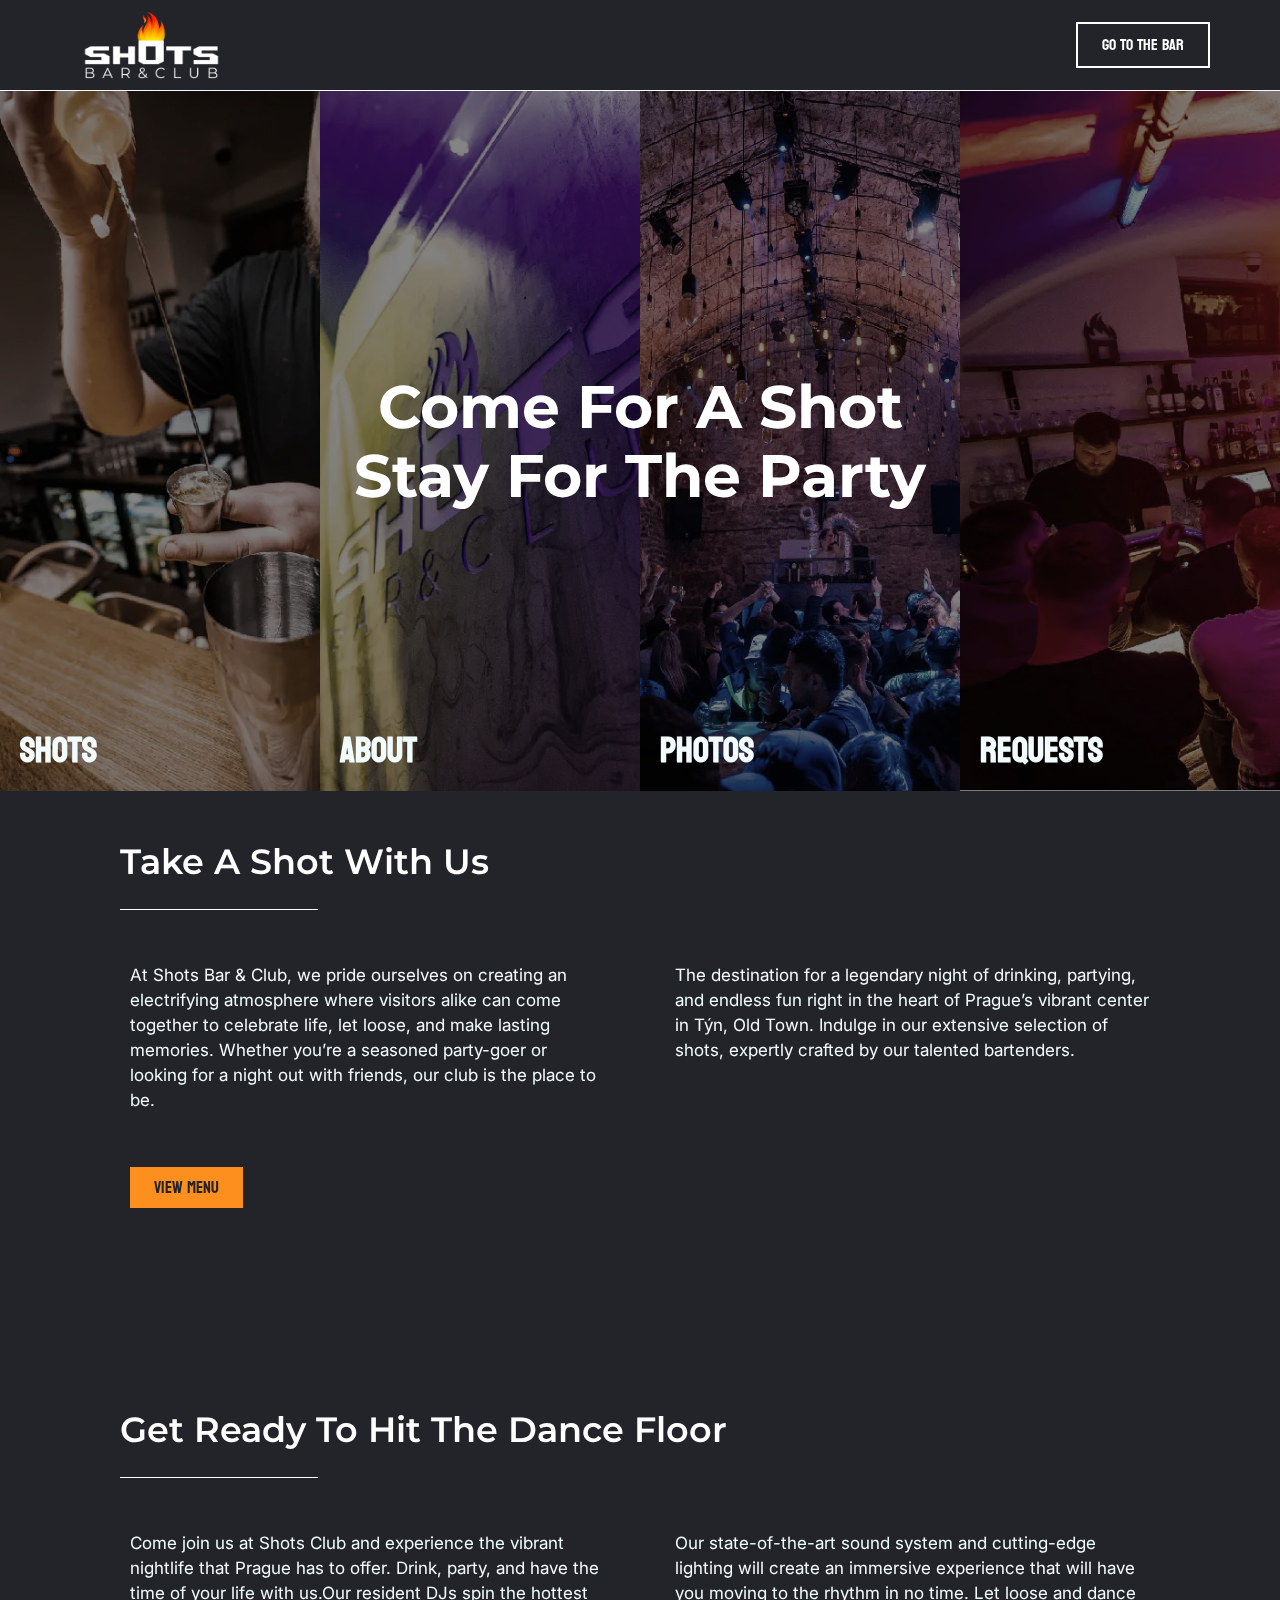
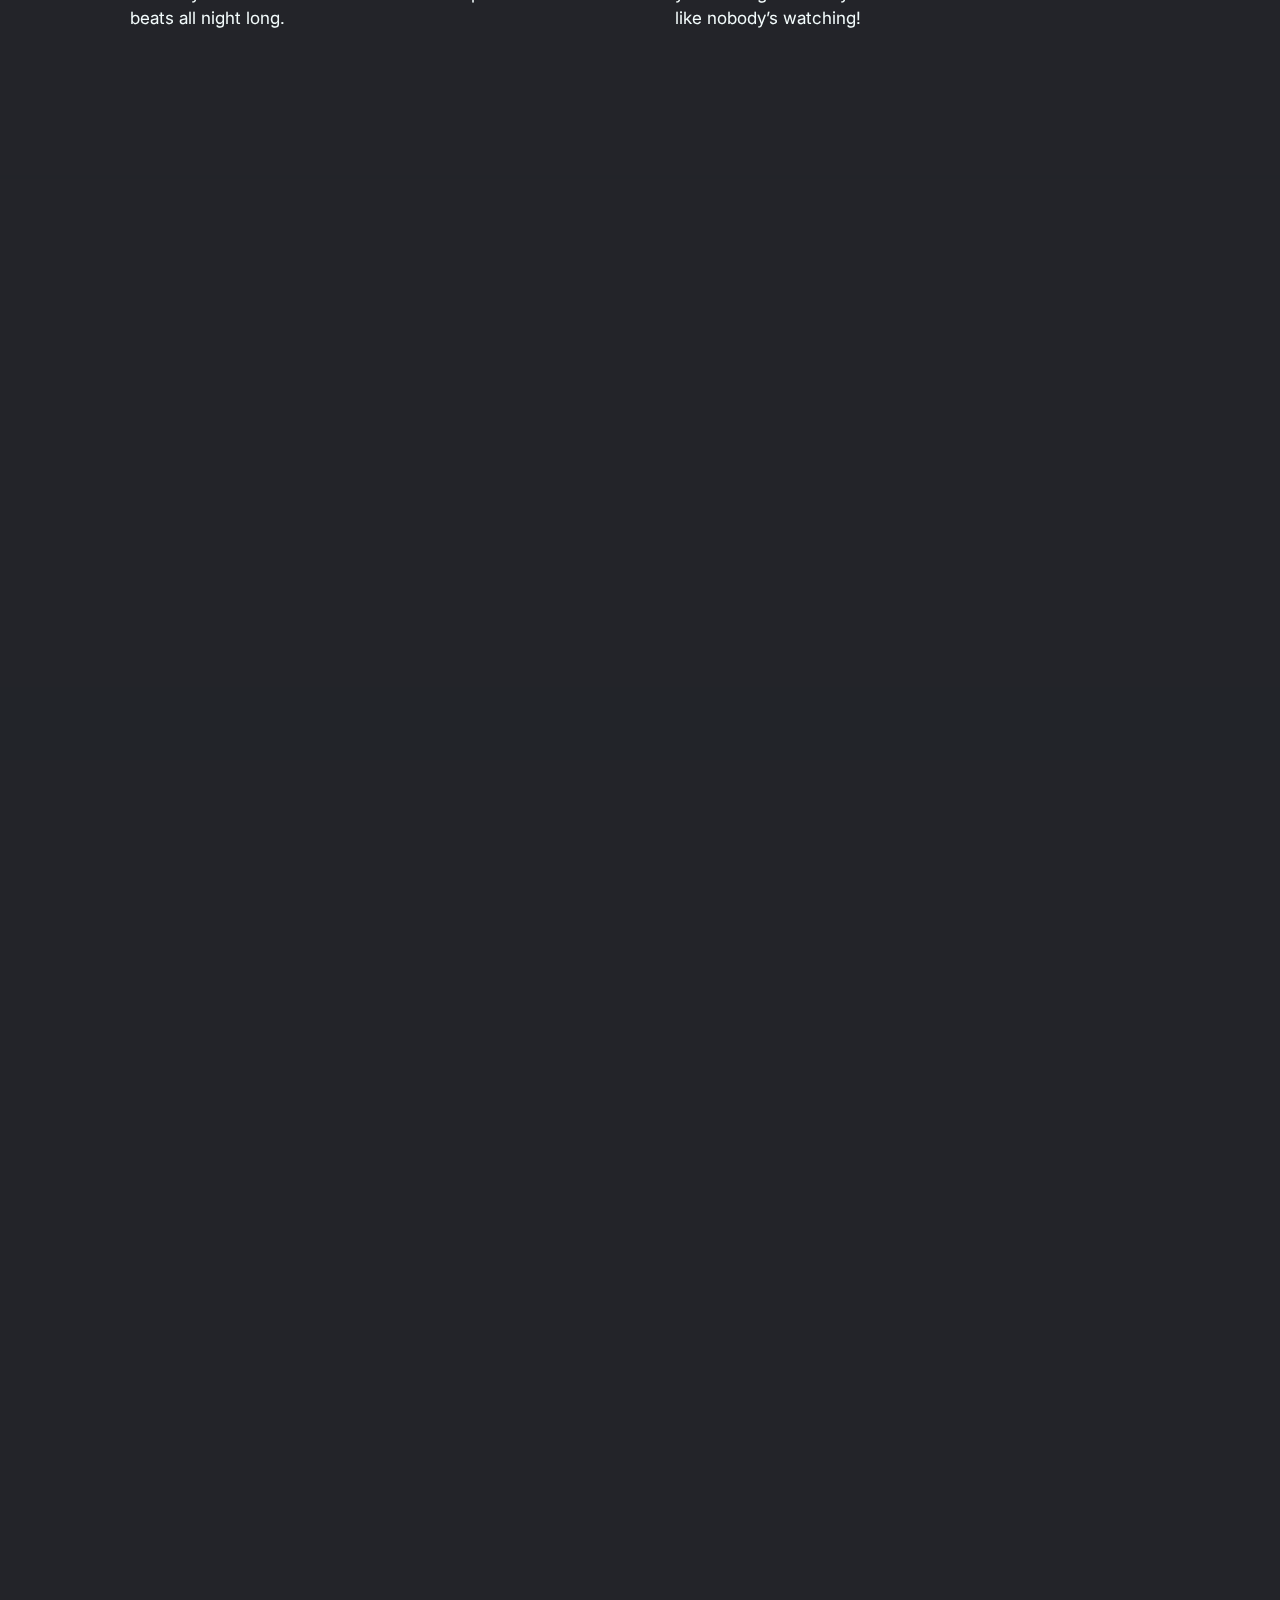
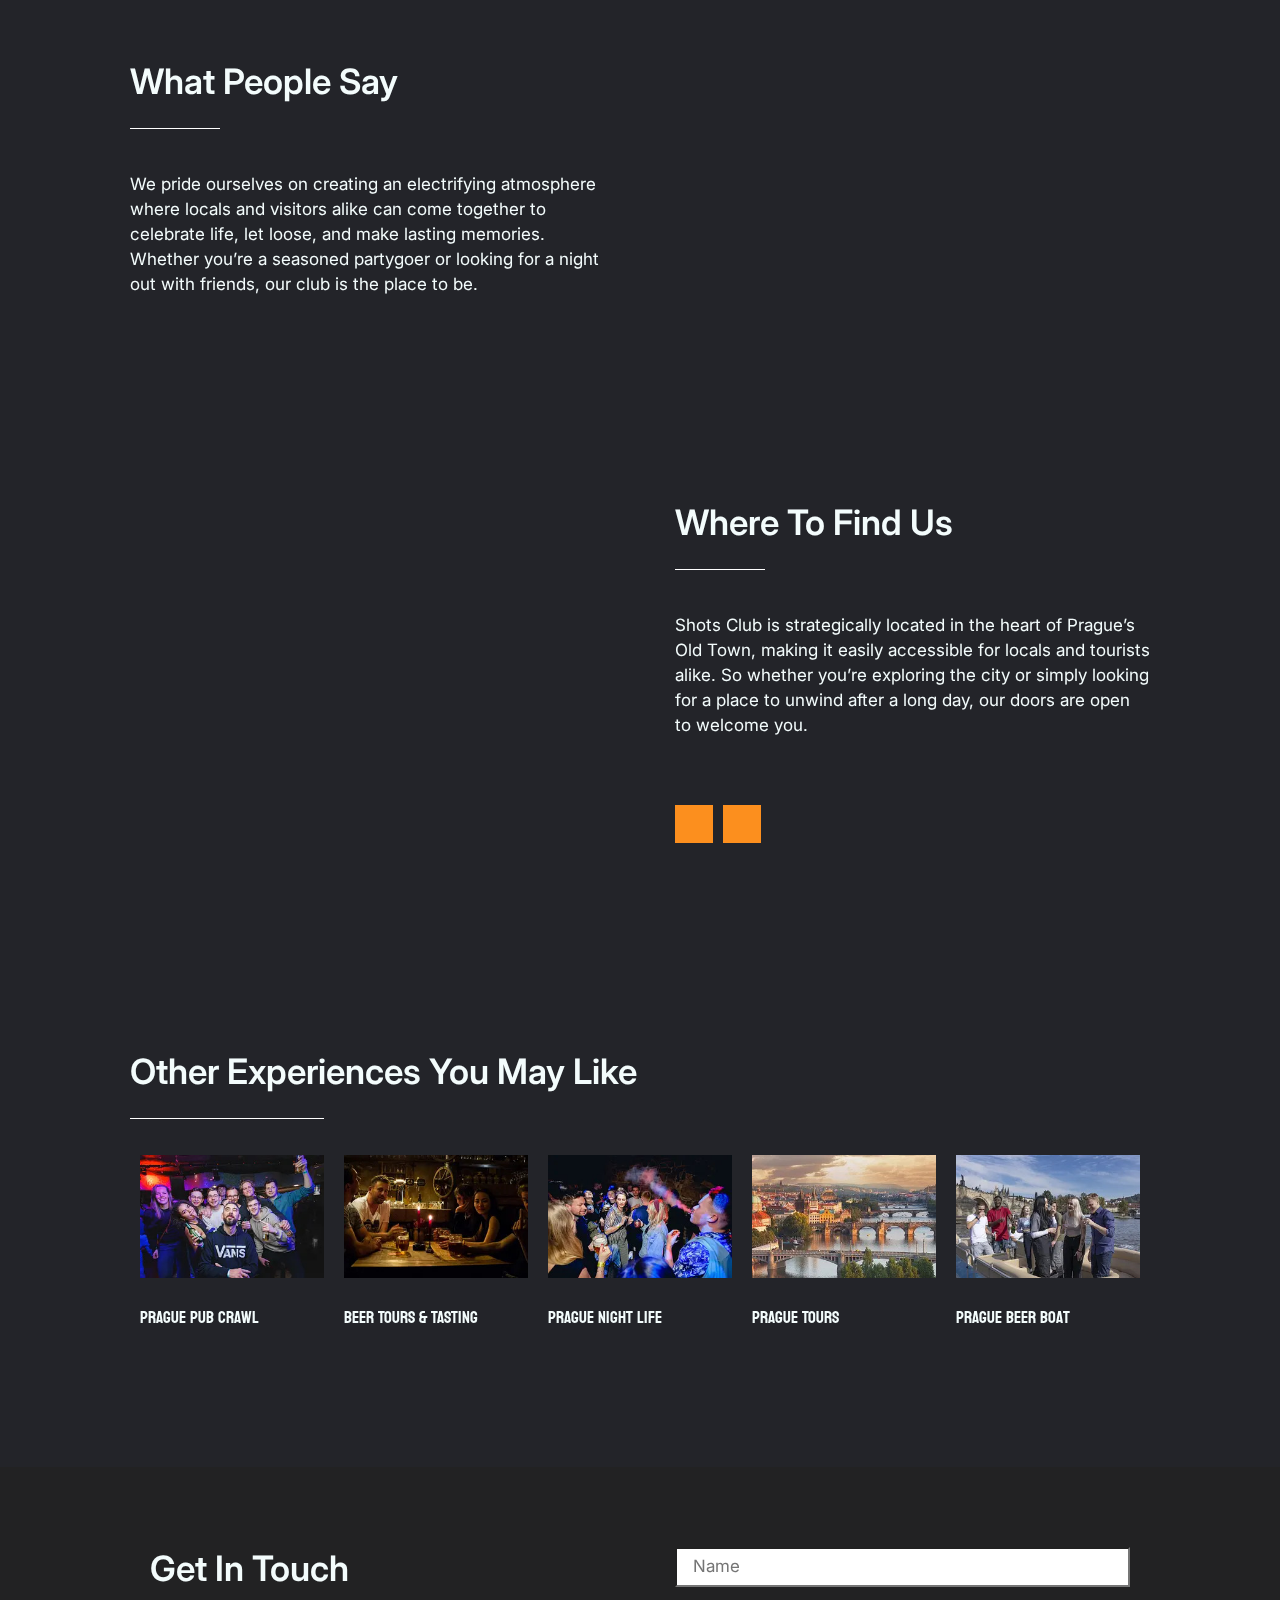
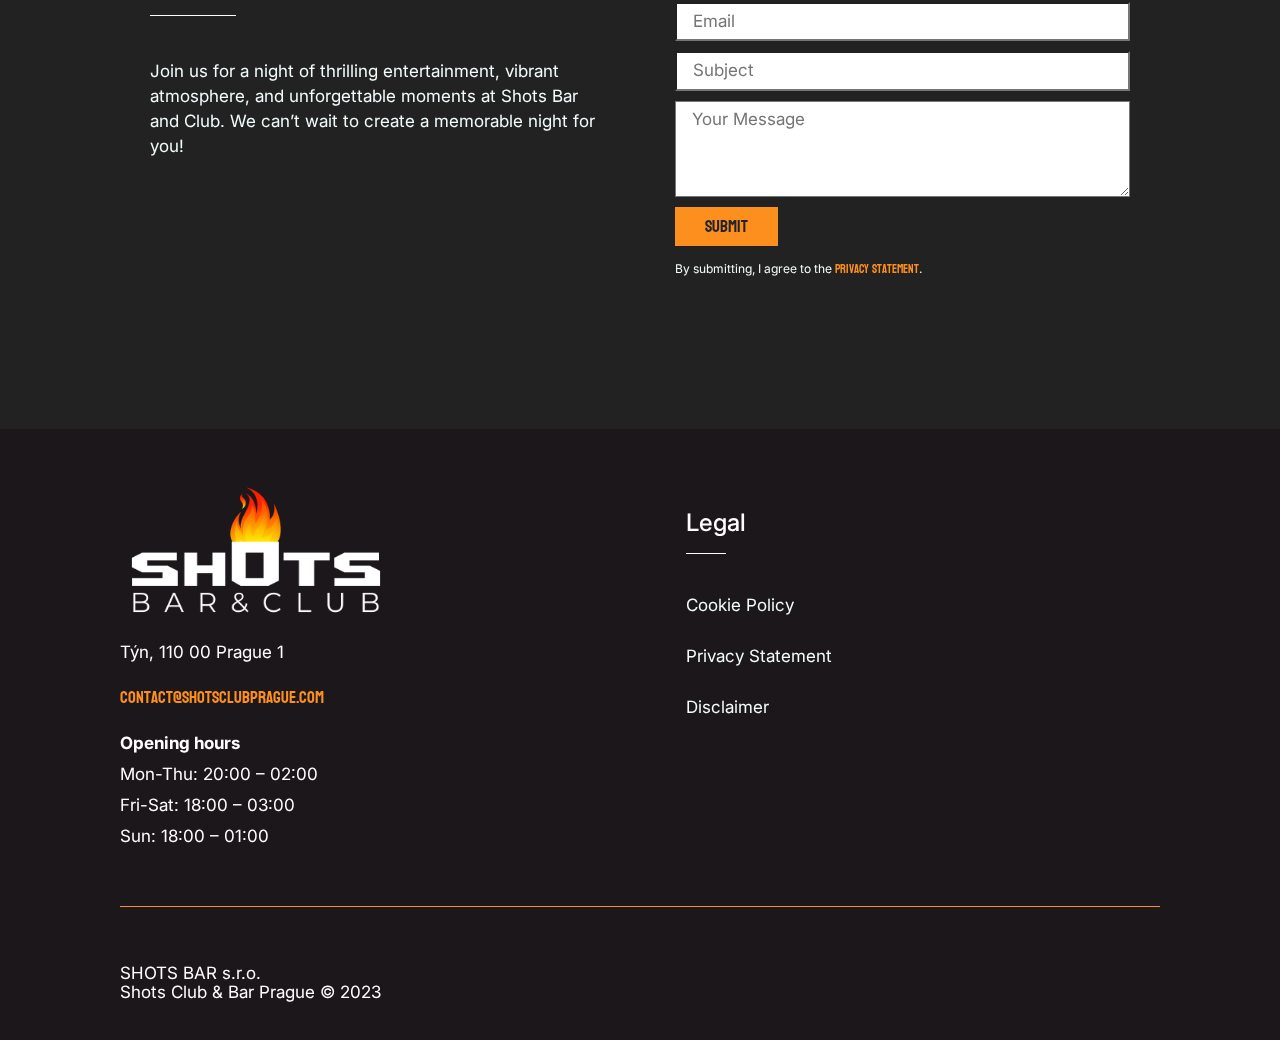
==== commit eee61b18: "Second commit" ====
--- a/index.html
+++ b/index.html
@@ -6,32 +6,34 @@
           content="width=device-width, user-scalable=no, initial-scale=1.0, maximum-scale=1.0, minimum-scale=1.0">
     <meta http-equiv="X-UA-Compatible" content="ie=edge">
     <link rel="stylesheet" href="css/normalize.css">
-    <link rel="stylesheet" href="css/style.css">
+
     <!-- AOS.js -->
     <link href="https://unpkg.com/aos@2.3.1/dist/aos.css" rel="stylesheet">
     <!-- SwiperJS -->
     <link rel="stylesheet" href="https://cdn.jsdelivr.net/npm/swiper@11/swiper-bundle.min.css"
     />
+
+    <link rel="stylesheet" href="css/style.css">
     <title>Home - Shots Bar & Club</title>
 </head>
 <body>
 <header class="header">
     <div class="side-content left-content">
         <!-- Заменить ссылкой -->
-        <a href="#" class="logo">
-            <img src="img/logo.png" alt="Shots Bar & Club Logo">
+        <a href="/" class="logo">
+            <img loading="lazy" src="img/logo.png" alt="Shots Bar & Club Logo">
         </a>
     </div>
     <div class="center-content">
         <nav class="nav">
             <ul class="nav-list">
-                <li class="nav-list__item"><a href="#Shots">Shots</a></li>
-                <li class="nav-list__item"><a href="#About">About</a></li>
-                <li class="nav-list__item"><a href="#Photos">Photos</a></li>
-                <li class="nav-list__item"><a>Reviews</a></li>
-                <li class="nav-list__item"><a>Address</a></li>
-                <li class="nav-list__item"><a>Partners</a></li>
-                <li class="nav-list__item"><a>Requests</a></li>
+                <li data-link-to="#Shots" class="nav-list__item">Shots</li>
+                <li data-link-to="#About" class="nav-list__item">About</li>
+                <li data-link-to="#Photos" class="nav-list__item">Photos</li>
+                <li data-link-to="#Reviews" class="nav-list__item">Reviews</li>
+                <li data-link-to="#FindUs" class="nav-list__item">Address</li>
+                <li data-link-to="#Explore" class="nav-list__item">Partners</li>
+                <li data-link-to="#Contact" class="nav-list__item">Requests</li>
             </ul>
         </nav>
     </div>
@@ -45,467 +47,543 @@
     </div>
 </header>
 <section class="main-pictures">
-    <div class="main-pictures__item">
-        <img src="" alt="">
-        <span></span>
-    </div>
-</section>
-<div>
-    <section class="regular-section" id="Shots">
-        <div class="heading">
-            <h3>Take A Shot With Us</h3>
-            <div class="divider">
-                <span> </span>
-            </div>
-        </div>
-        <div class="section-content">
-            <div class="content-item">
-                <p>At Shots Bar & Club, we pride ourselves on creating an electrifying atmosphere where visitors
-                    alike can come together to celebrate life, let loose, and make lasting memories. Whether you’re
-                    a seasoned party-goer or looking for a night out with friends, our club is the place to be.</p>
-            </div>
-            <div class="content-item">
-                <p>The destination for a legendary night of drinking, partying, and endless fun right in the heart
-                    of Prague’s vibrant center in Týn, Old Town. Indulge in our extensive selection of shots,
-                    expertly crafted by our talented bartenders.</p>
-            </div>
-        </div>
-        <div class="content-item">
-            <div class="button-wrapper">
-                <a class="button"
-                   href="https://shotsclubprague.com/wp-content/uploads/2023/06/shots-ALL-Price-1-2x95-www.pdf"
-                   target="_blank"
-                >
-                    <span>View menu</span>
-                </a>
-            </div>
-        </div>
-
-        <div class="swiper cocktail-swiper">
-            <div class="swiper-wrapper">
-                <div class="swiper-slide">
-                    <img src="https://mlblwiuvxici.i.optimole.com/w:219/h:219/q:mauto/f:best/https://shotsclubprague.com/wp-content/uploads/2023/06/shots-ALL-Price-1-2x95-12-1.png"
-                         alt="" data-aos="fade-up" data-aos-delay="600">
-                </div>
-                <div class="swiper-slide">
-                    <img src="https://mlblwiuvxici.i.optimole.com/w:219/h:219/q:mauto/f:best/https://shotsclubprague.com/wp-content/uploads/2023/06/shots-ALL-Price-1-2x95-03-1.png"
-                         alt="" data-aos="fade-up" data-aos-delay="600">
-                </div>
-                <div class="swiper-slide">
-                    <img src="https://mlblwiuvxici.i.optimole.com/w:219/h:219/q:mauto/f:best/https://shotsclubprague.com/wp-content/uploads/2023/06/shots-ALL-Price-1-2x95-13-1.png"
-                         alt="" data-aos="fade-up" data-aos-delay="600">
-                </div>
-                <div class="swiper-slide">
-                    <img src="https://mlblwiuvxici.i.optimole.com/w:219/h:219/q:mauto/f:best/https://shotsclubprague.com/wp-content/uploads/2023/06/shots-ALL-Price-1-2x95-05-1.png"
-                         alt="" data-aos="fade-up" data-aos-delay="600">
-                </div>
-                <div class="swiper-slide">
-                    <img src="https://mlblwiuvxici.i.optimole.com/w:219/h:219/q:mauto/f:best/https://shotsclubprague.com/wp-content/uploads/2023/06/shots-ALL-Price-1-2x95-14-1.png"
-                         alt="" data-aos="fade-up" data-aos-delay="600">
-                </div>
-                <div class="swiper-slide">
-                    <img src="https://mlblwiuvxici.i.optimole.com/w:300/h:300/q:mauto/f:best/https://shotsclubprague.com/wp-content/uploads/2023/06/shots-ALL-Price-1-2x95-02-1.png"
-                         alt="" data-aos="fade-up" data-aos-delay="600">
-                </div>
-                <div class="swiper-slide">
-                    <img src="https://mlblwiuvxici.i.optimole.com/w:219/h:219/q:mauto/f:best/https://shotsclubprague.com/wp-content/uploads/2023/06/shots-ALL-Price-1-2x95-15-1.png"
-                         alt="" data-aos="fade-up" data-aos-delay="600">
-                </div>
-                <div class="swiper-slide">
-                    <img src="https://mlblwiuvxici.i.optimole.com/w:219/h:219/q:mauto/f:best/https://shotsclubprague.com/wp-content/uploads/2023/06/shots-ALL-Price-1-2x95-04-1.png"
-                         alt="" data-aos="fade-up" data-aos-delay="600">
-                </div>
-                <div class="swiper-slide">
-                    <img src="https://mlblwiuvxici.i.optimole.com/w:219/h:219/q:mauto/f:best/https://shotsclubprague.com/wp-content/uploads/2023/06/shots-ALL-Price-1-2x95-06-1.png"
-                         alt="" data-aos="fade-up" data-aos-delay="600">
-                </div>
-                <div class="swiper-slide">
-                    <img src="https://mlblwiuvxici.i.optimole.com/w:219/h:219/q:mauto/f:best/https://shotsclubprague.com/wp-content/uploads/2023/06/shots-ALL-Price-1-2x95-07-1.png"
-                         alt="" data-aos="fade-up" data-aos-delay="600">
-                </div>
-                <div class="swiper-slide">
-                    <img src="https://mlblwiuvxici.i.optimole.com/w:219/h:219/q:mauto/f:best/https://shotsclubprague.com/wp-content/uploads/2023/06/shots-ALL-Price-1-2x95-08-1.png"
-                         alt="" data-aos="fade-up" data-aos-delay="600">
-                </div>
-                <div class="swiper-slide">
-                    <img src="https://mlblwiuvxici.i.optimole.com/w:219/h:219/q:mauto/f:best/https://shotsclubprague.com/wp-content/uploads/2023/06/shots-ALL-Price-1-2x95-09-1.png"
-                         alt="" data-aos="fade-up" data-aos-delay="600">
-                </div>
-                <div class="swiper-slide">
-                    <img src="https://mlblwiuvxici.i.optimole.com/w:219/h:219/q:mauto/f:best/https://shotsclubprague.com/wp-content/uploads/2023/06/shots-ALL-Price-1-2x95-10-1.png"
-                         alt="" data-aos="fade-up" data-aos-delay="600">
-                </div>
-                <div class="swiper-slide">
-                    <img src="https://mlblwiuvxici.i.optimole.com/w:219/h:219/q:mauto/f:best/https://shotsclubprague.com/wp-content/uploads/2023/06/shots-ALL-Price-1-2x95-11-1.png"
-                         alt="" data-aos="fade-up" data-aos-delay="600">
-                </div>
-                <div class="swiper-slide">
-                    <img src="https://mlblwiuvxici.i.optimole.com/w:219/h:219/q:mauto/f:best/https://shotsclubprague.com/wp-content/uploads/2023/06/shots-ALL-Price-1-2x95-12-1.png"
-                         alt="" data-aos="fade-up" data-aos-delay="600">
-                </div>
-                <div class="swiper-slide">
-                    <img src="https://mlblwiuvxici.i.optimole.com/w:219/h:219/q:mauto/f:best/https://shotsclubprague.com/wp-content/uploads/2023/06/shots-ALL-Price-1-2x95-03-1.png"
-                         alt="" data-aos="fade-up" data-aos-delay="600">
-                </div>
-                <div class="swiper-slide">
-                    <img src="https://mlblwiuvxici.i.optimole.com/w:219/h:219/q:mauto/f:best/https://shotsclubprague.com/wp-content/uploads/2023/06/shots-ALL-Price-1-2x95-13-1.png"
-                         alt="" data-aos="fade-up" data-aos-delay="600">
-                </div>
-                <div class="swiper-slide">
-                    <img src="https://mlblwiuvxici.i.optimole.com/w:219/h:219/q:mauto/f:best/https://shotsclubprague.com/wp-content/uploads/2023/06/shots-ALL-Price-1-2x95-05-1.png"
-                         alt="" data-aos="fade-up" data-aos-delay="600">
-                </div>
-                <div class="swiper-slide">
-                    <img src="https://mlblwiuvxici.i.optimole.com/w:219/h:219/q:mauto/f:best/https://shotsclubprague.com/wp-content/uploads/2023/06/shots-ALL-Price-1-2x95-14-1.png"
-                         alt="" data-aos="fade-up" data-aos-delay="600">
-                </div>
-                <div class="swiper-slide">
-                    <img src="https://mlblwiuvxici.i.optimole.com/w:300/h:300/q:mauto/f:best/https://shotsclubprague.com/wp-content/uploads/2023/06/shots-ALL-Price-1-2x95-02-1.png"
-                         alt="" data-aos="fade-up" data-aos-delay="600">
-                </div>
-                <div class="swiper-slide">
-                    <img src="https://mlblwiuvxici.i.optimole.com/w:219/h:219/q:mauto/f:best/https://shotsclubprague.com/wp-content/uploads/2023/06/shots-ALL-Price-1-2x95-15-1.png"
-                         alt="" data-aos="fade-up" data-aos-delay="600">
-                </div>
-                <div class="swiper-slide">
-                    <img src="https://mlblwiuvxici.i.optimole.com/w:219/h:219/q:mauto/f:best/https://shotsclubprague.com/wp-content/uploads/2023/06/shots-ALL-Price-1-2x95-04-1.png"
-                         alt="" data-aos="fade-up" data-aos-delay="600">
-                </div>
-                <div class="swiper-slide">
-                    <img src="https://mlblwiuvxici.i.optimole.com/w:219/h:219/q:mauto/f:best/https://shotsclubprague.com/wp-content/uploads/2023/06/shots-ALL-Price-1-2x95-06-1.png"
-                         alt="" data-aos="fade-up" data-aos-delay="600">
-                </div>
-                <div class="swiper-slide">
-                    <img src="https://mlblwiuvxici.i.optimole.com/w:219/h:219/q:mauto/f:best/https://shotsclubprague.com/wp-content/uploads/2023/06/shots-ALL-Price-1-2x95-07-1.png"
-                         alt="" data-aos="fade-up" data-aos-delay="600">
-                </div>
-            </div>
-            <div class="swiper-button-prev cocktail-swiper-button-prev">
-                <i aria-hidden="true" class="fas fa-caret-left"></i>
-            </div>
-            <div class="swiper-button-next cocktail-swiper-button-next">
-                <i aria-hidden="true" class="fas fa-caret-right"></i>
-            </div>
-        </div>
-    </section>
-
-    <section class="regular-section" id="About">
-        <div class="heading">
-            <h3>Get Ready To Hit The Dance Floor</h3>
-            <div class="divider">
-                <span> </span>
-            </div>
-        </div>
-        <div class="section-content">
-            <div class="content-item">
-                <p>Come join us at Shots Club and experience the vibrant nightlife that Prague has to offer. Drink,
-                    party, and have the time of your life with us.Our resident DJs spin the hottest beats all night
-                    long.</p>
-            </div>
-            <div class="content-item">
-                <p>Our state-of-the-art sound system and cutting-edge lighting will create an immersive experience that
-                    will have you moving to the rhythm in no time. Let loose and dance like nobody’s watching!</p>
-            </div>
-        </div>
-    </section>
-    <section class="bg-fullscreen">
-        <div class="dark-filter">
-            <div class="promo-container">
-                <div class="promo-card-background" data-aos="fade-right">
-                    <div class="promo-card">
-                        <div class="heading">
-                            <h3>VIP Areas</h3>
-                            <div class="divider">
-                                <span> </span>
-                            </div>
-                        </div>
-                        <p>Whether you’re looking for an intimate space to host a private party or a larger area to
-                            entertain
-                            guests, our VIP sections have got you covered. With a variety of seating options, bottle
-                            service,
-                            and tailored packages, our VIP sections are designed to exceed your expectations.</p>
-                    </div>
-                </div>
-                <div class="promo-card-background" data-aos="fade-up">
-                    <div class="promo-card">
-                        <div class="heading">
-                            <h3>Staff</h3>
-                            <div class="divider">
-                                <span> </span>
-                            </div>
-                        </div>
-                        <p>Our staff is committed to providing you with the highest level of customer satisfaction and
-                            ensuring that your every need is met. We take pride in our team’s dedication and enthusiasm
-                            in creating an unforgettable time for all of our guests.</p>
-                    </div>
-                </div>
-                <div class="promo-card-background" data-aos="fade-left">
-                    <div class="promo-card">
-                        <div class="heading">
-                            <h3>Safety</h3>
-                            <div class="divider">
-                                <span> </span>
-                            </div>
-                        </div>
-                        <p>At our establishment, we prioritize the well-being and safety of our valued members above all
-                            else. We strongly believe that creating a secure and protected environment is paramount to
-                            ensuring that everyone can fully enjoy the activities and amenities provided by our
-                            club.</p>
-                    </div>
-                </div>
-            </div>
-        </div>
-    </section>
-    <section class="regular-section">
-        <div class="gallery">
-
-        </div>
-        <div class="gallery-modal">
-            <div class="modal-header">
-                <div class="gallery-counter"></div>
-                <div></div>
-            </div>
-            <div class="swiper gallery-swiper">
-                <div class="swiper-wrapper"></div>
-                <div class="swiper-button-prev gallery-swiper-button-prev"></div>
-                <div class="swiper-button-next gallery-swiper-button-next"></div>
-            </div>
-        </div>
-    </section>
-    <section class="regular-section">
-        <div class="section-content" id="Photos">
-            <div class="content-item">
-                <div class="heading">
-                    <h3>What People Say</h3>
-                    <div class="divider">
-                        <span> </span>
-                    </div>
-                </div>
-                <p>We pride ourselves on creating an electrifying atmosphere where locals and visitors alike can
-                    come together to celebrate life, let loose, and make lasting memories. Whether you’re a seasoned
-                    partygoer or looking for a night out with friends, our club is the place to be.</p>
-
-            </div>
-            <div class="content-item">
-                <script src="https://static.elfsight.com/platform/platform.js" data-use-service-core defer></script>
-                <div class="elfsight-app-287ab4bb-f6fa-4394-b2fb-51ce8954b1bd" data-elfsight-app-lazy></div>
-            </div>
-        </div>
-    </section>
-    <section class="regular-section">
-        <div class="section-content">
-            <div class="content-item">
-                <iframe src="https://www.google.com/maps/embed?pb=!1m14!1m8!1m3!1d10239.691443673259!2d14.4232693!3d50.0877311!3m2!1i1024!2i768!4f13.1!3m3!1m2!1s0x470b952d2c1c653b%3A0x103514b92c327007!2sShots%20Bar%26Club!5e0!3m2!1scs!2scz!4v1685597856293!5m2!1scs!2scz"
-                        data-opt-src="https://www.google.com/maps/embed?pb=!1m14!1m8!1m3!1d10239.691443673259!2d14.4232693!3d50.0877311!3m2!1i1024!2i768!4f13.1!3m3!1m2!1s0x470b952d2c1c653b%3A0x103514b92c327007!2sShots%20Bar%26Club!5e0!3m2!1scs!2scz!4v1685597856293!5m2!1scs!2scz"
-                        width="100%" height="300" style="border:0;" allowfullscreen="" loading="lazy"
-                        referrerpolicy="no-referrer-when-downgrade" data-opt-lazy-loaded="true"></iframe>
-            </div>
-            <div class="content-item">
-                <div class="heading">
-                    <h3>Where To Find Us</h3>
-                    <div class="divider">
-                        <span> </span>
-                    </div>
-                </div>
-                <p>Shots Club is strategically located in the heart of Prague’s Old Town, making it easily
-                    accessible for locals and tourists alike. So whether you’re exploring the city or simply looking
-                    for a place to unwind after a long day, our doors are open to welcome you.</p>
-                <div class="social-container">
-                    <div class="social-link">
-                        <a href="https://www.facebook.com/shotsclubprague/" target="_blank">
-                            <i class="fab fa-facebook"></i>
-                        </a>
-                    </div>
-                    <div class="social-link">
-                        <a href="https://www.instagram.com/shotsclubprague/" target="_blank">
-                            <i class="fab fa-instagram"></i>
-                        </a>
-                    </div>
-                </div>
-            </div>
-        </div>
-    </section>
-    <section class="regular-section">
-        <div class="content-item">
-            <div class="heading">
-                <h3>Other Experiences You May Like</h3>
-                <div class="divider">
-                    <span> </span>
-                </div>
-            </div>
-            <div class="events-list">
-                <div class="event-item">
-                    <a href="https://pubcrawl.cz/" target="_blank">
-                        <div class="event-image">
-                            <img src="./img/events/1.jpeg" alt="">
-                        </div>
-                    </a>
-                    <a href="https://pubcrawl.cz/" target="_blank">
-                        Prague Pub Crawl
-                    </a>
-                </div>
-                <div class="event-item">
-                    <a href="https://beertasting.cz/" target="_blank">
-                        <div class="event-image">
-                            <img src="./img/events/2.jpeg" alt="">
-                        </div>
-                    </a>
-                    <a href="https://beertasting.cz/" target="_blank">
-                        Beer Tours & Tasting
-                    </a>
-                </div>
-                <div class="event-item">
-                    <a href="https://praguenightlifeticket.com/">
-                        <div class="event-image">
-                            <img src="./img/events/3.jpeg" alt="">
-                        </div>
-                    </a>
-                    <a href="https://praguenightlifeticket.com/" target="_blank">
-                        Prague Night Life
-                    </a>
-                </div>
-                <div class="event-item">
-                    <a href="https://www.discover-prague.com/" target="_blank">
-                        <div class="event-image">
-                            <img src="./img/events/4.jpeg" alt="">
-                        </div>
-                    </a>
-                    <a href="https://www.discover-prague.com/" target="_blank">
-                        Prague Tours
-                    </a>
-                </div>
-                <div class="event-item">
-                    <a href="https://beerboatsprague.com/" target="_blank">
-                        <div class="event-image">
-                            <img src="./img/events/5.jpeg" alt="">
-                        </div>
-                    </a>
-                    <a href="https://beerboatsprague.com/" target="_blank">
-                        Prague Beer Boat
-                    </a>
-                </div>
-            </div>
-        </div>
-    </section>
+    <div class="main-pictures-item">
+        <div class="picture-header">
+            <h6 data-aos="fade-up" data-aos-delay="300" class="main-picture-link" data-link-to="#Shots">Shots</h6>
+        </div>
+    </div>
+    <div class="main-pictures-item">
+        <div class="picture-header">
+            <h6 data-aos="fade-up" data-aos-delay="350" class="main-picture-link" data-link-to="#About">About</h6>
+        </div>
+    </div>
+    <div class="main-pictures-item">
+        <div class="picture-header">
+            <h6 data-aos="fade-up" data-aos-delay="400" class="main-picture-link" data-link-to="#Photos">Photos</h6>
+        </div>
+    </div>
+    <div class="main-pictures-item">
+        <div class="picture-header">
+            <h6 data-aos="fade-up" data-aos-delay="450" class="main-picture-link" data-link-to="#Contact">Requests</h6>
+        </div>
+    </div>
+    <div class="center-pictures-item">
+        <h1 data-aos="fade-up" data-aos-delay="300">Come For A Shot <br> Stay For The Party</h1>
+        <div data-aos="fade-up" data-aos-delay="300" class="center-icon">
+            <img src="./img/logo.png" alt="">
+        </div>
+    </div>
+</section>
+
+<section class="regular-section" id="Shots">
+    <div class="heading">
+        <h3>Take A Shot With Us</h3>
+        <div class="divider">
+            <span> </span>
+        </div>
+    </div>
+    <div class="section-content">
+        <div class="content-item">
+            <p>At Shots Bar & Club, we pride ourselves on creating an electrifying atmosphere where visitors
+                alike can come together to celebrate life, let loose, and make lasting memories. Whether you’re
+                a seasoned party-goer or looking for a night out with friends, our club is the place to be.</p>
+        </div>
+        <div class="content-item">
+            <p>The destination for a legendary night of drinking, partying, and endless fun right in the heart
+                of Prague’s vibrant center in Týn, Old Town. Indulge in our extensive selection of shots,
+                expertly crafted by our talented bartenders.</p>
+        </div>
+    </div>
+    <div class="content-item">
+        <div class="button-wrapper">
+            <a class="button"
+               href="https://shotsclubprague.com/wp-content/uploads/2023/06/shots-ALL-Price-1-2x95-www.pdf"
+               target="_blank"
+            >
+                <span>View menu</span>
+            </a>
+        </div>
+    </div>
+
+    <div class="swiper cocktail-swiper">
+        <div class="swiper-wrapper">
+            <div class="swiper-slide">
+                <img src="https://mlblwiuvxici.i.optimole.com/w:219/h:219/q:mauto/f:best/https://shotsclubprague.com/wp-content/uploads/2023/06/shots-ALL-Price-1-2x95-12-1.png"
+                     alt="" data-aos="fade-up" data-aos-delay="600">
+            </div>
+            <div class="swiper-slide">
+                <img src="https://mlblwiuvxici.i.optimole.com/w:219/h:219/q:mauto/f:best/https://shotsclubprague.com/wp-content/uploads/2023/06/shots-ALL-Price-1-2x95-03-1.png"
+                     alt="" data-aos="fade-up" data-aos-delay="600">
+            </div>
+            <div class="swiper-slide">
+                <img src="https://mlblwiuvxici.i.optimole.com/w:219/h:219/q:mauto/f:best/https://shotsclubprague.com/wp-content/uploads/2023/06/shots-ALL-Price-1-2x95-13-1.png"
+                     alt="" data-aos="fade-up" data-aos-delay="600">
+            </div>
+            <div class="swiper-slide">
+                <img src="https://mlblwiuvxici.i.optimole.com/w:219/h:219/q:mauto/f:best/https://shotsclubprague.com/wp-content/uploads/2023/06/shots-ALL-Price-1-2x95-05-1.png"
+                     alt="" data-aos="fade-up" data-aos-delay="600">
+            </div>
+            <div class="swiper-slide">
+                <img src="https://mlblwiuvxici.i.optimole.com/w:219/h:219/q:mauto/f:best/https://shotsclubprague.com/wp-content/uploads/2023/06/shots-ALL-Price-1-2x95-14-1.png"
+                     alt="" data-aos="fade-up" data-aos-delay="600">
+            </div>
+            <div class="swiper-slide">
+                <img src="https://mlblwiuvxici.i.optimole.com/w:300/h:300/q:mauto/f:best/https://shotsclubprague.com/wp-content/uploads/2023/06/shots-ALL-Price-1-2x95-02-1.png"
+                     alt="">
+            </div>
+            <div class="swiper-slide">
+                <img src="https://mlblwiuvxici.i.optimole.com/w:219/h:219/q:mauto/f:best/https://shotsclubprague.com/wp-content/uploads/2023/06/shots-ALL-Price-1-2x95-15-1.png"
+                     alt="">
+            </div>
+            <div class="swiper-slide">
+                <img src="https://mlblwiuvxici.i.optimole.com/w:219/h:219/q:mauto/f:best/https://shotsclubprague.com/wp-content/uploads/2023/06/shots-ALL-Price-1-2x95-04-1.png"
+                     alt="">
+            </div>
+            <div class="swiper-slide">
+                <img src="https://mlblwiuvxici.i.optimole.com/w:219/h:219/q:mauto/f:best/https://shotsclubprague.com/wp-content/uploads/2023/06/shots-ALL-Price-1-2x95-06-1.png"
+                     alt="">
+            </div>
+            <div class="swiper-slide">
+                <img src="https://mlblwiuvxici.i.optimole.com/w:219/h:219/q:mauto/f:best/https://shotsclubprague.com/wp-content/uploads/2023/06/shots-ALL-Price-1-2x95-07-1.png"
+                     alt="">
+            </div>
+            <div class="swiper-slide">
+                <img src="https://mlblwiuvxici.i.optimole.com/w:219/h:219/q:mauto/f:best/https://shotsclubprague.com/wp-content/uploads/2023/06/shots-ALL-Price-1-2x95-08-1.png"
+                     alt="">
+            </div>
+            <div class="swiper-slide">
+                <img src="https://mlblwiuvxici.i.optimole.com/w:219/h:219/q:mauto/f:best/https://shotsclubprague.com/wp-content/uploads/2023/06/shots-ALL-Price-1-2x95-09-1.png"
+                     alt="">
+            </div>
+            <div class="swiper-slide">
+                <img src="https://mlblwiuvxici.i.optimole.com/w:219/h:219/q:mauto/f:best/https://shotsclubprague.com/wp-content/uploads/2023/06/shots-ALL-Price-1-2x95-10-1.png"
+                     alt="">
+            </div>
+            <div class="swiper-slide">
+                <img src="https://mlblwiuvxici.i.optimole.com/w:219/h:219/q:mauto/f:best/https://shotsclubprague.com/wp-content/uploads/2023/06/shots-ALL-Price-1-2x95-11-1.png"
+                     alt="">
+            </div>
+            <div class="swiper-slide">
+                <img src="https://mlblwiuvxici.i.optimole.com/w:219/h:219/q:mauto/f:best/https://shotsclubprague.com/wp-content/uploads/2023/06/shots-ALL-Price-1-2x95-12-1.png"
+                     alt="">
+            </div>
+            <div class="swiper-slide">
+                <img src="https://mlblwiuvxici.i.optimole.com/w:219/h:219/q:mauto/f:best/https://shotsclubprague.com/wp-content/uploads/2023/06/shots-ALL-Price-1-2x95-03-1.png"
+                     alt="">
+            </div>
+            <div class="swiper-slide">
+                <img src="https://mlblwiuvxici.i.optimole.com/w:219/h:219/q:mauto/f:best/https://shotsclubprague.com/wp-content/uploads/2023/06/shots-ALL-Price-1-2x95-13-1.png"
+                     alt="">
+            </div>
+            <div class="swiper-slide">
+                <img src="https://mlblwiuvxici.i.optimole.com/w:219/h:219/q:mauto/f:best/https://shotsclubprague.com/wp-content/uploads/2023/06/shots-ALL-Price-1-2x95-05-1.png"
+                     alt="">
+            </div>
+            <div class="swiper-slide">
+                <img src="https://mlblwiuvxici.i.optimole.com/w:219/h:219/q:mauto/f:best/https://shotsclubprague.com/wp-content/uploads/2023/06/shots-ALL-Price-1-2x95-14-1.png"
+                     alt="">
+            </div>
+            <div class="swiper-slide">
+                <img src="https://mlblwiuvxici.i.optimole.com/w:300/h:300/q:mauto/f:best/https://shotsclubprague.com/wp-content/uploads/2023/06/shots-ALL-Price-1-2x95-02-1.png"
+                     alt="">
+            </div>
+            <div class="swiper-slide">
+                <img src="https://mlblwiuvxici.i.optimole.com/w:219/h:219/q:mauto/f:best/https://shotsclubprague.com/wp-content/uploads/2023/06/shots-ALL-Price-1-2x95-15-1.png"
+                     alt="">
+            </div>
+            <div class="swiper-slide">
+                <img src="https://mlblwiuvxici.i.optimole.com/w:219/h:219/q:mauto/f:best/https://shotsclubprague.com/wp-content/uploads/2023/06/shots-ALL-Price-1-2x95-04-1.png"
+                     alt="">
+            </div>
+            <div class="swiper-slide">
+                <img src="https://mlblwiuvxici.i.optimole.com/w:219/h:219/q:mauto/f:best/https://shotsclubprague.com/wp-content/uploads/2023/06/shots-ALL-Price-1-2x95-06-1.png"
+                     alt="">
+            </div>
+            <div class="swiper-slide">
+                <img src="https://mlblwiuvxici.i.optimole.com/w:219/h:219/q:mauto/f:best/https://shotsclubprague.com/wp-content/uploads/2023/06/shots-ALL-Price-1-2x95-07-1.png"
+                     alt="">
+            </div>
+        </div>
+        <div class="swiper-button-prev cocktail-swiper-button-prev">
+            <i aria-hidden="true" class="fas fa-caret-left"></i>
+        </div>
+        <div class="swiper-button-next cocktail-swiper-button-next">
+            <i aria-hidden="true" class="fas fa-caret-right"></i>
+        </div>
+    </div>
+</section>
+<section class="regular-section" id="About">
+    <div class="heading">
+        <h3>Get Ready To Hit The Dance Floor</h3>
+        <div class="divider">
+            <span> </span>
+        </div>
+    </div>
+    <div class="section-content">
+        <div class="content-item">
+            <p>Come join us at Shots Club and experience the vibrant nightlife that Prague has to offer. Drink,
+                party, and have the time of your life with us.Our resident DJs spin the hottest beats all night
+                long.</p>
+        </div>
+        <div class="content-item">
+            <p>Our state-of-the-art sound system and cutting-edge lighting will create an immersive experience that
+                will have you moving to the rhythm in no time. Let loose and dance like nobody’s watching!</p>
+        </div>
+    </div>
+</section>
+<section class="bg-fullscreen">
     <div class="dark-filter">
-        <section class="regular-section section-with-bg">
-            <div class="section-content section-with-padding">
-                <div class="content-item">
+        <div class="promo-container">
+            <div class="promo-card-background" data-aos="fade-right">
+                <div class="promo-card">
                     <div class="heading">
-                        <h3>Get In Touch</h3>
+                        <h3>VIP Areas</h3>
                         <div class="divider">
                             <span> </span>
                         </div>
                     </div>
-                    <p>Join us for a night of thrilling entertainment, vibrant atmosphere, and unforgettable moments at
-                        Shots Bar and Club. We can’t wait to create a memorable night for you!</p>
-                </div>
-                <div class="content-item">
-                    <form action="" method="post" class="form">
-                        <div class="form-first-row">
-                            <input type="text" class="input" placeholder="Name" aria-required="true"
-                                   required="required" size="1">
-                            <input type="email" class="input" placeholder="Email" aria-required="true"
-                                   required="required" size="1">
+                    <p>Whether you’re looking for an intimate space to host a private party or a larger area to
+                        entertain
+                        guests, our VIP sections have got you covered. With a variety of seating options, bottle
+                        service,
+                        and tailored packages, our VIP sections are designed to exceed your expectations.</p>
+                </div>
+            </div>
+            <div class="promo-card-background" data-aos="fade-up">
+                <div class="promo-card">
+                    <div class="heading">
+                        <h3>Staff</h3>
+                        <div class="divider">
+                            <span> </span>
                         </div>
-                        <input type="text" class="input" placeholder="Subject" aria-required="true"
+                    </div>
+                    <p>Our staff is committed to providing you with the highest level of customer satisfaction and
+                        ensuring that your every need is met. We take pride in our team’s dedication and enthusiasm
+                        in creating an unforgettable time for all of our guests.</p>
+                </div>
+            </div>
+            <div class="promo-card-background" data-aos="fade-left">
+                <div class="promo-card">
+                    <div class="heading">
+                        <h3>Safety</h3>
+                        <div class="divider">
+                            <span> </span>
+                        </div>
+                    </div>
+                    <p>At our establishment, we prioritize the well-being and safety of our valued members above all
+                        else. We strongly believe that creating a secure and protected environment is paramount to
+                        ensuring that everyone can fully enjoy the activities and amenities provided by our
+                        club.</p>
+                </div>
+            </div>
+        </div>
+    </div>
+</section>
+<section class="regular-section" id="Photos">
+    <div class="gallery"></div>
+    <div class="gallery-modal" aria-hidden="true" role="dialog" aria-modal="true">
+        <header class="modal-header">
+            <div class="modal-counter"></div>
+            <div class="modal-buttons-container">
+                <div class="modal-button">
+                    <svg id="fullscreen" class="modal-button" fill="rgba(238, 238, 238, 0.9)" width="20px"
+                         height="20px" viewBox="0 0 32 32" version="1.1"
+                         xmlns="http://www.w3.org/2000/svg">
+                        <path d="M7 3.5h-6c-0.552 0-1 0.448-1 1v6c0 0.552 0.448 1 1 1s1-0.448 1-1v-5h5c0.552 0 1-0.448 1-1s-0.448-1-1-1zM31 20.5c-0.552 0-1 0.448-1 1v5h-5c-0.552 0-1 0.448-1 1s0.448 1 1 1h6c0.552 0 1-0.448 1-1v-6c0-0.552-0.448-1-1-1zM7 26.5h-5v-5c0-0.552-0.448-1-1-1s-1 0.448-1 1v6c0 0.552 0.448 1 1 1h6c0.552 0 1-0.448 1-1s-0.448-1-1-1zM31 3.5h-6c-0.552 0-1 0.448-1 1s0.448 1 1 1h5v5c0 0.552 0.448 1 1 1s1-0.448 1-1v-6c0-0.552-0.448-1-1-1z"></path>
+                    </svg>
+
+                    <svg id="fullscreen-close" width="20px" height="20px" viewBox="0 0 24 24" fill="none"
+                         xmlns="http://www.w3.org/2000/svg">
+                        <path d="M8 3V4C8 5.88562 8 6.82843 7.41421 7.41421C6.82843 8 5.88562 8 4 8H3"
+                              stroke="rgba(238, 238, 238, 0.9)" stroke-width="2" stroke-linejoin="round"/>
+                        <path d="M16 3V4C16 5.88562 16 6.82843 16.5858 7.41421C17.1716 8 18.1144 8 20 8H21"
+                              stroke="rgba(238, 238, 238, 0.9)" stroke-width="2" stroke-linejoin="round"/>
+                        <path d="M8 21V20C8 18.1144 8 17.1716 7.41421 16.5858C6.82843 16 5.88562 16 4 16H3"
+                              stroke="rgba(238, 238, 238, 0.9)" stroke-width="2" stroke-linejoin="round"/>
+                        <path d="M16 21V20C16 18.1144 16 17.1716 16.5858 16.5858C17.1716 16 18.1144 16 20 16H21"
+                              stroke="rgba(238, 238, 238, 0.9)" stroke-width="2" stroke-linejoin="round"/>
+                    </svg>
+                </div>
+                <div id="zoom-button" class="modal-button">
+                    <svg id="zoom-plus" width="20px" height="20px" viewBox="0 0 24 24" fill="none"
+                         xmlns="http://www.w3.org/2000/svg">
+                        <path d="M10 17C13.866 17 17 13.866 17 10C17 6.13401 13.866 3 10 3C6.13401 3 3 6.13401 3 10C3 13.866 6.13401 17 10 17Z"
+                              stroke="rgba(238, 238, 238, 0.9)" stroke-width="1.5" stroke-linecap="round"
+                              stroke-linejoin="round"/>
+                        <path d="M20.9992 21L14.9492 14.95" stroke="rgba(238, 238, 238, 0.9)" stroke-width="1.5"
+                              stroke-linecap="round"
+                              stroke-linejoin="round"/>
+                        <path d="M6 10H14" stroke="rgba(238, 238, 238, 0.9)" stroke-width="1.5"
+                              stroke-linecap="round"
+                              stroke-linejoin="round"/>
+                        <path d="M10 6V14" stroke="rgba(238, 238, 238, 0.9)" stroke-width="1.5"
+                              stroke-linecap="round"
+                              stroke-linejoin="round"/>
+                    </svg>
+
+                    <svg id="zoom-minus" width="20px" height="20px" viewBox="0 0 24 24" fill="none"
+                         xmlns="http://www.w3.org/2000/svg">
+                        <path d="M10 17C13.866 17 17 13.866 17 10C17 6.13401 13.866 3 10 3C6.13401 3 3 6.13401 3 10C3 13.866 6.13401 17 10 17Z"
+                              stroke="rgba(238, 238, 238, 0.9)" stroke-width="1.5" stroke-linecap="round"
+                              stroke-linejoin="round"/>
+                        <path d="M20.9992 21L14.9492 14.95" stroke="rgba(238, 238, 238, 0.9)" stroke-width="1.5"
+                              stroke-linecap="round" stroke-linejoin="round"/>
+                        <path d="M6 10H14" stroke="rgba(238, 238, 238, 0.9)" stroke-width="1.5"
+                              stroke-linecap="round"
+                              stroke-linejoin="round"/>
+                    </svg>
+                </div>
+                <div class="modal-button">
+                    <svg id="close" width="20px" height="20px" viewBox="-0.5 0 25 25" fill="none"
+                         xmlns="http://www.w3.org/2000/svg">
+                        <path d="M3 21.32L21 3.32001" stroke="rgba(238, 238, 238, 0.9)" stroke-width="1.5"
+                              stroke-linecap="round" stroke-linejoin="round"/>
+                        <path d="M3 3.32001L21 21.32" stroke="rgba(238, 238, 238, 0.9)" stroke-width="1.5"
+                              stroke-linecap="round" stroke-linejoin="round"/>
+                    </svg>
+                </div>
+            </div>
+        </header>
+        <div class="swiper gallery-swiper">
+            <div class="swiper-wrapper"></div>
+            <div class="swiper-button-prev gallery-swiper-button-prev"></div>
+            <div class="swiper-button-next gallery-swiper-button-next"></div>
+        </div>
+    </div>
+</section>
+<section class="regular-section" id="Reviews">
+    <div class="section-content">
+        <div class="content-item">
+            <div class="heading">
+                <h3>What People Say</h3>
+                <div class="divider">
+                    <span> </span>
+                </div>
+            </div>
+            <p>We pride ourselves on creating an electrifying atmosphere where locals and visitors alike can
+                come together to celebrate life, let loose, and make lasting memories. Whether you’re a seasoned
+                partygoer or looking for a night out with friends, our club is the place to be.</p>
+
+        </div>
+        <div class="content-item">
+            <script src="https://static.elfsight.com/platform/platform.js" data-use-service-core defer></script>
+            <div class="elfsight-app-287ab4bb-f6fa-4394-b2fb-51ce8954b1bd" data-elfsight-app-lazy></div>
+        </div>
+    </div>
+</section>
+<section class="regular-section" id="FindUs">
+    <div class="section-content">
+        <div class="content-item">
+            <iframe src="https://www.google.com/maps/embed?pb=!1m14!1m8!1m3!1d10239.691443673259!2d14.4232693!3d50.0877311!3m2!1i1024!2i768!4f13.1!3m3!1m2!1s0x470b952d2c1c653b%3A0x103514b92c327007!2sShots%20Bar%26Club!5e0!3m2!1scs!2scz!4v1685597856293!5m2!1scs!2scz"
+                    data-opt-src="https://www.google.com/maps/embed?pb=!1m14!1m8!1m3!1d10239.691443673259!2d14.4232693!3d50.0877311!3m2!1i1024!2i768!4f13.1!3m3!1m2!1s0x470b952d2c1c653b%3A0x103514b92c327007!2sShots%20Bar%26Club!5e0!3m2!1scs!2scz!4v1685597856293!5m2!1scs!2scz"
+                    width="100%" height="300" style="border:0;" allowfullscreen="" loading="lazy"
+                    referrerpolicy="no-referrer-when-downgrade" data-opt-lazy-loaded="true"></iframe>
+        </div>
+        <div class="content-item">
+            <div class="heading">
+                <h3>Where To Find Us</h3>
+                <div class="divider">
+                    <span> </span>
+                </div>
+            </div>
+            <p>Shots Club is strategically located in the heart of Prague’s Old Town, making it easily
+                accessible for locals and tourists alike. So whether you’re exploring the city or simply looking
+                for a place to unwind after a long day, our doors are open to welcome you.</p>
+            <div class="social-container">
+                <div class="social-link">
+                    <a href="https://www.facebook.com/shotsclubprague/" target="_blank">
+                        <i class="fab fa-facebook"></i>
+                    </a>
+                </div>
+                <div class="social-link">
+                    <a href="https://www.instagram.com/shotsclubprague/" target="_blank">
+                        <i class="fab fa-instagram"></i>
+                    </a>
+                </div>
+            </div>
+        </div>
+    </div>
+</section>
+<section class="regular-section" id="Explore">
+    <div class="content-item">
+        <div class="heading">
+            <h3>Other Experiences You May Like</h3>
+            <div class="divider">
+                <span> </span>
+            </div>
+        </div>
+        <div class="events-list">
+            <div class="event-item">
+                <a href="https://pubcrawl.cz/" target="_blank">
+                    <div class="event-image">
+                        <img src="./img/events/1.jpeg" alt="">
+                    </div>
+                </a>
+                <a href="https://pubcrawl.cz/" target="_blank">
+                    Prague Pub Crawl
+                </a>
+            </div>
+            <div class="event-item">
+                <a href="https://beertasting.cz/" target="_blank">
+                    <div class="event-image">
+                        <img src="./img/events/2.jpeg" alt="">
+                    </div>
+                </a>
+                <a href="https://beertasting.cz/" target="_blank">
+                    Beer Tours & Tasting
+                </a>
+            </div>
+            <div class="event-item">
+                <a href="https://praguenightlifeticket.com/">
+                    <div class="event-image">
+                        <img src="./img/events/3.jpeg" alt="">
+                    </div>
+                </a>
+                <a href="https://praguenightlifeticket.com/" target="_blank">
+                    Prague Night Life
+                </a>
+            </div>
+            <div class="event-item">
+                <a href="https://www.discover-prague.com/" target="_blank">
+                    <div class="event-image">
+                        <img src="./img/events/4.jpeg" alt="">
+                    </div>
+                </a>
+                <a href="https://www.discover-prague.com/" target="_blank">
+                    Prague Tours
+                </a>
+            </div>
+            <div class="event-item">
+                <a href="https://beerboatsprague.com/" target="_blank">
+                    <div class="event-image">
+                        <img src="./img/events/5.jpeg" alt="">
+                    </div>
+                </a>
+                <a href="https://beerboatsprague.com/" target="_blank">
+                    Prague Beer Boat
+                </a>
+            </div>
+        </div>
+    </div>
+</section>
+<div class="section-with-bg" id="Contact">
+    <section class="regular-section">
+        <div class="section-content section-with-padding">
+            <div class="content-item">
+                <div class="heading">
+                    <h3>Get In Touch</h3>
+                    <div class="divider">
+                        <span> </span>
+                    </div>
+                </div>
+                <p>Join us for a night of thrilling entertainment, vibrant atmosphere, and unforgettable moments at
+                    Shots Bar and Club. We can’t wait to create a memorable night for you!</p>
+            </div>
+            <div class="content-item">
+                <form action="" method="post" class="form">
+                    <div class="form-first-row">
+                        <input type="text" class="input" placeholder="Name" aria-required="true"
                                required="required" size="1">
-                        <textarea class="input" placeholder="Your Message" aria-required="true"
-                                  required="required" rows="4"></textarea>
-                        <button type="submit" class="submit-btn">Submit</button>
-                    </form>
-                    <p class="extra-text">By submitting, I agree to the <a href="#" class="inline-link">Privacy
-                        Statement</a>.</p>
-                </div>
-            </div>
-        </section>
-    </div>
-    <footer class="footer">
-        <section class="regular-section footer-section">
-            <div class="footer-columns">
-                <div class="info">
-                    <div class="footer-logo">
-                        <!-- Заменить ссылкой -->
-                        <a href="#">
-                            <img class="footer-logo-img" src="img/logo.png" alt="">
-                        </a>
-                    </div>
-                    <p>Týn, 110 00 Prague 1</p>
-                    <p><a href="mailto:contact@shotsclubprague.com" class="inline-link">contact@shotsclubprague.com</a>
-                    </p>
-                    <p>
-                        <strong>Opening hours</strong>
-                        <br>
-                        Mon-Thu: 20:00 – 02:00
-                        <br>
-                        Fri-Sat: 18:00 – 03:00
-                        <br>
-                        Sun: 18:00 – 01:00
-                    </p>
-                </div>
-                <div class="bottom-navigation">
-                    <div class="nav-column">
-                        <div class="bottom-heading">
-                            <h4>Nav</h4>
-                            <div class="divider divider-short">
-                                <span> </span>
-                            </div>
+                        <input type="email" class="input" placeholder="Email" aria-required="true"
+                               required="required" size="1">
+                    </div>
+                    <input type="text" class="input" placeholder="Subject" aria-required="true"
+                           required="required" size="1">
+                    <textarea class="input" placeholder="Your Message" aria-required="true"
+                              required="required" rows="4"></textarea>
+                    <button type="submit" class="submit-btn">Submit</button>
+                </form>
+                <p class="extra-text">By submitting, I agree to the <a href="/privacy.html" class="inline-link">Privacy
+                    Statement</a>.</p>
+            </div>
+        </div>
+    </section>
+</div>
+<footer class="footer">
+    <section class="regular-section footer-section">
+        <div class="footer-columns">
+            <div class="info">
+                <div class="footer-logo">
+                    <!-- Заменить ссылкой -->
+                    <a href="/">
+                        <img class="footer-logo-img" src="img/logo.png" alt="">
+                    </a>
+                </div>
+                <p>Týn, 110 00 Prague 1</p>
+                <p><a href="mailto:contact@shotsclubprague.com" class="inline-link">contact@shotsclubprague.com</a>
+                </p>
+                <p>
+                    <strong>Opening hours</strong>
+                    <br>
+                    Mon-Thu: 20:00 – 02:00
+                    <br>
+                    Fri-Sat: 18:00 – 03:00
+                    <br>
+                    Sun: 18:00 – 01:00
+                </p>
+            </div>
+            <div class="bottom-navigation">
+                <div class="nav-column">
+                    <div class="bottom-heading">
+                        <h4>Nav</h4>
+                        <div class="divider divider-short">
+                            <span> </span>
                         </div>
-                        <ul class="bottom-nav-list">
-                            <li class="bottom-nav-list__item"><a href="#Shots">Shots</a></li>
-                            <li class="bottom-nav-list__item"><a href="#About">About</a></li>
-                            <li class="bottom-nav-list__item"><a href="#Photos">Photos</a></li>
-                            <li class="bottom-nav-list__item"><a>Reviews</a></li>
-                            <li class="bottom-nav-list__item"><a>Address</a></li>
-                            <li class="bottom-nav-list__item"><a>Partners</a></li>
-                            <li class="bottom-nav-list__item"><a>Requests</a></li>
-                        </ul>
-                    </div>
-                    <div class="nav-column">
-                        <div class="bottom-heading">
-                            <h4>Partners</h4>
-                            <div class="divider divider-short">
-                                <span> </span>
-                            </div>
+                    </div>
+                    <ul class="bottom-nav-list">
+                        <li data-link-to="#Shots" class="bottom-nav-list__item">Shots</li>
+                        <li data-link-to="#About" class="bottom-nav-list__item">About</li>
+                        <li data-link-to="#Photos" class="bottom-nav-list__item">Photos</li>
+                        <li data-link-to="#Reviews" class="bottom-nav-list__item">Reviews</li>
+                        <li data-link-to="#FindUs" class="bottom-nav-list__item">Address</li>
+                        <li data-link-to="#Explore" class="bottom-nav-list__item">Partners</li>
+                        <li data-link-to="#Contact" class="bottom-nav-list__item">Requests</li>
+                    </ul>
+                </div>
+                <div class="nav-column">
+                    <div class="bottom-heading">
+                        <h4>Partners</h4>
+                        <div class="divider divider-short">
+                            <span> </span>
                         </div>
-                        <ul class="bottom-nav-list">
-                            <li class="bottom-nav-list__item"><a href="#">Prague Pub Crawl</a></li>
-                            <li class="bottom-nav-list__item"><a href="#">Discover Prague Tours</a></li>
-                            <li class="bottom-nav-list__item"><a href="#">Prague Night Life Ticket</a></li>
-                            <li class="bottom-nav-list__item"><a href="#">Prague Cycle Boat</a></li>
-                            <li class="bottom-nav-list__item"><a href="#">Prague Beer Tours</a></li>
-                        </ul>
-                    </div>
-                    <div class="nav-column">
-                        <div class="bottom-heading">
-                            <h4>Legal</h4>
-                            <div class="divider divider-short">
-                                <span> </span>
-                            </div>
+                    </div>
+                    <ul class="bottom-nav-list">
+                        <li class="bottom-nav-list__item"><a href="https://pubcrawl.cz/">Prague Pub Crawl</a></li>
+                        <li class="bottom-nav-list__item"><a href="https://beertasting.cz/">Discover Prague Tours</a></li>
+                        <li class="bottom-nav-list__item"><a href="https://praguenightlifeticket.com/">Prague Night Life Ticket</a></li>
+                        <li class="bottom-nav-list__item"><a href="https://www.discover-prague.com">Prague Cycle Boat</a></li>
+                        <li class="bottom-nav-list__item"><a href="https://beerboatsprague.com/">Prague Beer Tours</a></li>
+                    </ul>
+                </div>
+                <div class="nav-column">
+                    <div class="bottom-heading">
+                        <h4>Legal</h4>
+                        <div class="divider divider-short">
+                            <span> </span>
                         </div>
-                        <ul class="bottom-nav-list">
-                            <li class="bottom-nav-list__item"><a href="#">Cookie Policy</a></li>
-                            <li class="bottom-nav-list__item"><a href="#">Privacy Statement</a></li>
-                            <li class="bottom-nav-list__item"><a href="#">Disclaimer</a></li>
-                        </ul>
-                    </div>
-                </div>
-            </div>
-            <div class="footer-wide-divider"></div>
-            <div class="commercial">
-                <p>
-                    SHOTS BAR s.r.o.
-                    <br>
-                    Shots Club & Bar Prague © 2023
-                </p>
-                <div class="payment-container">
-                    <i aria-hidden="true" class="fab fa-cc-visa payment-icon"></i>
-                    <i aria-hidden="true" class="fab fa-cc-mastercard payment-icon"></i>
-                </div>
-            </div>
-        </section>
-    </footer>
-</div>
+                    </div>
+                    <ul class="bottom-nav-list">
+                        <li class="bottom-nav-list__item"><a href="/cookie.html">Cookie Policy</a></li>
+                        <li class="bottom-nav-list__item"><a href="/privacy.html">Privacy Statement</a></li>
+                        <li class="bottom-nav-list__item"><a href="/disclaimer.html">Disclaimer</a></li>
+                    </ul>
+                </div>
+            </div>
+        </div>
+        <div class="footer-wide-divider"></div>
+        <div class="commercial">
+            <p>
+                SHOTS BAR s.r.o.
+                <br>
+                Shots Club & Bar Prague © 2023
+            </p>
+            <div class="payment-container">
+                <i aria-hidden="true" class="fab fa-cc-visa payment-icon"></i>
+                <i aria-hidden="true" class="fab fa-cc-mastercard payment-icon"></i>
+            </div>
+        </div>
+    </section>
+</footer>
 
 <!-- Скрипт для иконок с Font Awesome - можно сменить на свою ссылку -->
 <script src="https://kit.fontawesome.com/9db542e95f.js" crossorigin="anonymous"></script>
--- a/css/style.css
+++ b/css/style.css
@@ -1,3 +1,10 @@
+/*
+* Prefixed by https://autoprefixer.github.io
+* PostCSS: v8.4.14,
+* Autoprefixer: v10.4.7
+* Browsers: last 4 version
+*/
+
 @import url('./variables.css');
 @import url('https://fonts.googleapis.com/css2?family=Inter:wght@400;500;600;700&family=Koulen&family=Montserrat:wght@400;500;600&display=swap');
 
@@ -7,6 +14,9 @@
     font-family: var(--default-font);
 
     -webkit-font-smoothing: antialiased;
+    -webkit-text-size-adjust: 100%;
+    -moz-text-size-adjust: 100%;
+    -ms-text-size-adjust: 100%;
     text-size-adjust: 100%;
 
     a {
@@ -15,6 +25,18 @@
 
     textarea:focus, input:focus {
         outline: none;
+    }
+
+    display: flex;
+    flex-direction: column;
+    height: 100%;
+    min-height: 100dvh;
+    justify-content: space-between;
+}
+
+@media (max-width: 600px) {
+    body {
+        overflow-x: hidden;
     }
 }
 
@@ -25,63 +47,108 @@
 }
 
 .header {
+    z-index: 99;
+    background-color: var(--background);
     position: sticky;
-    padding: 0 70px;
+    top: 0;
+    padding: 0 70px 10px 70px;
     height: 90px;
     max-height: 90px;
-    display: flex;
+    display: -webkit-box;
+    display: -ms-flexbox;
+    display: flex;
+    -webkit-box-align: center;
+    -ms-flex-align: center;
     align-items: center;
+    -webkit-box-pack: justify;
+    -ms-flex-pack: justify;
     justify-content: space-between;
+    border-bottom: 1px solid var(--almost-white);
 
     & ul {
+        display: -webkit-box;
+        display: -ms-flexbox;
         display: flex;
         gap: 20px;
         font-size: 16px;
         line-height: 20px;
         list-style: none;
-    }
-
-    & a {
-        color: var(--almost-white);
+
+        & li {
+            cursor: pointer;
+            -webkit-transition: .3s;
+            -o-transition: .3s;
+            transition: .3s;
+        }
     }
 }
 
 @media (max-width: 1280px) {
+    .header {
+        padding-bottom: 0;
+    }
+
     .nav {
         display: none;
     }
 }
 
+@media (max-width: 800px) {
+    .header {
+        display: none;
+    }
+}
+
 .side-content {
+    display: -webkit-box;
+    display: -ms-flexbox;
     display: flex;
     max-height: 100%;
     height: 100%;
     width: 20%;
+    -webkit-box-align: center;
+    -ms-flex-align: center;
     align-items: center;
 }
 
 .left-content {
+    -webkit-box-pack: start;
+    -ms-flex-pack: start;
     justify-content: flex-start;
 }
 
 .right-content {
+    -webkit-box-pack: end;
+    -ms-flex-pack: end;
     justify-content: flex-end;
 }
 
 .center-content {
     width: 100%;
-    display: flex;
+    display: -webkit-box;
+    display: -ms-flexbox;
+    display: flex;
+    -webkit-box-align: center;
+    -ms-flex-align: center;
     align-items: center;
+    -webkit-box-pack: end;
+    -ms-flex-pack: end;
     justify-content: flex-end;
 }
 
 .logo {
     height: 100%;
     overflow: hidden;
-    display: flex;
+    display: -webkit-box;
+    display: -ms-flexbox;
+    display: flex;
+    -webkit-box-align: center;
+    -ms-flex-align: center;
     align-items: center;
+
     img {
         height: 100%;
+        -o-object-fit: contain;
         object-fit: contain;
     }
 }
@@ -104,11 +171,18 @@
     color: var(--white);
     background: transparent;
     border: 2px solid var(--white);
+    display: -ms-grid;
     display: grid;
     place-content: center;
     padding: 12px 24px;
+    width: -webkit-max-content;
+    width: -moz-max-content;
     width: max-content;
+    height: -webkit-fit-content;
+    height: -moz-fit-content;
     height: fit-content;
+    -webkit-transition: .2s ease-in;
+    -o-transition: .2s ease-in;
     transition: .2s ease-in;
 }
 
@@ -118,19 +192,224 @@
 
 .main-pictures {
     height: 700px;
-}
-
-.main-pictures__item {
-
+    position: relative;
+    display: -ms-grid;
+    display: grid;
+    -ms-grid-columns: (1fr) [ 4 ];
+    grid-template-columns: repeat(4, 1fr);
+}
+
+@media (max-width: 800px) {
+    .main-pictures {
+        height: 600px;
+        -ms-grid-columns: (1fr) [ 2 ];
+        grid-template-columns: repeat(2, 1fr);
+    }
+}
+
+.center-pictures-item {
+    pointer-events: none;
+    position: absolute;
+    top: 50%;
+    left: 50%;
+    -webkit-transform: translate(-50%, -50%);
+    -ms-transform: translate(-50%, -50%);
+    transform: translate(-50%, -50%);
+    display: -ms-grid;
+    display: grid;
+    place-items: center;
+
+    & h1 {
+        text-align: center;
+        font-weight: 700;
+        font-size: 60px;
+        width: -webkit-max-content;
+        width: -moz-max-content;
+        width: max-content;
+        display: block;
+    }
+
+    & .center-icon {
+        place-items: center;
+        display: none;
+
+        & img {
+            width: 100%;
+            height: 100%;
+        }
+    }
+}
+
+@media (max-width: 800px) {
+    .center-pictures-item {
+        width: 65%;
+        max-width: 65%;
+
+        & h1 {
+            display: none;
+        }
+
+        & .center-icon {
+            display: -ms-grid;
+            display: grid;
+        }
+    }
+}
+
+.main-pictures-item {
+    -webkit-transition: 0.7s;
+    -o-transition: 0.7s;
+    transition: 0.7s;
+    background-size: cover;
+    background-repeat: no-repeat;
+}
+
+.picture-header {
+    height: 100%;
+    width: 100%;
+    -webkit-backdrop-filter: brightness(0.4) grayscale(0.9) opacity(0.8);
+    backdrop-filter: brightness(0.4) grayscale(0.9) opacity(0.8);
+    display: -webkit-box;
+    display: -ms-flexbox;
+    display: flex;
+    -webkit-box-pack: start;
+    -ms-flex-pack: start;
+    justify-content: flex-start;
+    -webkit-box-align: end;
+    -ms-flex-align: end;
+    align-items: flex-end;
+    padding: 20px;
+    -webkit-box-sizing: border-box;
+    box-sizing: border-box;
+
+    h6 {
+        cursor: pointer;
+        height: -webkit-min-content;
+        height: -moz-min-content;
+        height: min-content;
+        margin: 0;
+        color: var(--almost-white);
+        text-transform: capitalize;
+        font-family: 'Koulen', sans-serif;
+        font-size: 35px;
+
+        &:nth-child(2) {
+            -webkit-box-align: end;
+            -ms-flex-align: end;
+            align-items: flex-end;
+        }
+    }
+}
+
+@media (max-width: 800px) {
+    .main-pictures-item:nth-child(1) .picture-header {
+        -webkit-box-pack: start;
+        -ms-flex-pack: start;
+        justify-content: flex-start;
+        -webkit-box-align: start;
+        -ms-flex-align: start;
+        align-items: flex-start;
+    }
+
+    .main-pictures-item:nth-child(2) .picture-header {
+        -webkit-box-pack: end;
+        -ms-flex-pack: end;
+        justify-content: flex-end;
+        -webkit-box-align: start;
+        -ms-flex-align: start;
+        align-items: flex-start;
+    }
+
+    .main-pictures-item:nth-child(3) .picture-header {
+        -webkit-box-pack: start;
+        -ms-flex-pack: start;
+        justify-content: flex-start;
+        -webkit-box-align: end;
+        -ms-flex-align: end;
+        align-items: flex-end;
+    }
+
+    .main-pictures-item:nth-child(4) .picture-header {
+        -webkit-box-pack: end;
+        -ms-flex-pack: end;
+        justify-content: flex-end;
+        -webkit-box-align: end;
+        -ms-flex-align: end;
+        align-items: flex-end;
+    }
+}
+
+
+.main-pictures-item:nth-child(1) {
+    background-image: url('../img/bg/bg1.png');
+}
+
+.main-pictures-item:nth-child(1):hover {
+    background-image: url('../img/bg/bg3.png');
+}
+
+.main-pictures-item:nth-child(2) {
+    background-image: url('../img/bg/bg2.png');
+}
+
+.main-pictures-item:nth-child(2):hover {
+    background-image: url('../img/bg/bg4.png');
+}
+
+.main-pictures-item:nth-child(3) {
+    background-image: url('../img/bg/bg3.png');
+}
+
+.main-pictures-item:nth-child(3):hover {
+    background-image: url('../img/bg/bg1.png');
+}
+
+.main-pictures-item:nth-child(4) {
+    background-image: url('../img/bg/bg4.png');
+}
+
+.main-pictures-item:nth-child(4):hover {
+    background-image: url('../img/bg/bg2.png');
 }
 
 .regular-section {
     padding: 50px 120px 100px 120px;
 }
 
+@media (max-width: 800px) {
+    .regular-section {
+        padding: 50px 40px;
+
+    }
+}
+
 .heading {
-    display: flex;
+    display: -webkit-box;
+    display: -ms-flexbox;
+    display: flex;
+    -webkit-box-orient: vertical;
+    -webkit-box-direction: normal;
+    -ms-flex-direction: column;
     flex-direction: column;
+    line-height: 42px;
+}
+
+@media (max-width: 800px) {
+    .heading {
+        -webkit-box-align: center;
+        -ms-flex-align: center;
+        align-items: center;
+        text-align: center;
+    }
+
+    .divider {
+        display: -webkit-box;
+        display: -ms-flexbox;
+        display: flex;
+        -webkit-box-pack: center;
+        -ms-flex-pack: center;
+        justify-content: center;
+    }
 }
 
 .divider {
@@ -152,14 +431,37 @@
 
 .section-content {
     width: 100%;
+    display: -ms-grid;
     display: grid;
     gap: 50px;
+    -ms-grid-columns: 1fr 50px 1fr;
     grid-template-columns: repeat(2, 1fr);
 }
 
+@media (max-width: 800px) {
+    .section-content {
+        -ms-grid-columns: 1fr;
+        grid-template-columns: 1fr;
+        gap: 0;
+        text-align: center;
+
+        & p {
+            margin: 0;
+        }
+    }
+}
+
 .section-with-padding {
+    -webkit-box-sizing: border-box;
+    box-sizing: border-box;
     padding: 20px;
 }
+
+/*@media (max-width: 1024px) {*/
+/*    .section-with-padding {*/
+/*        padding: 0px;*/
+/*    }*/
+/*}*/
 
 .content-item {
     padding: 10px;
@@ -172,18 +474,40 @@
 }
 
 .button-wrapper {
+    -webkit-box-sizing: border-box;
     box-sizing: border-box;
     cursor: pointer;
+    display: -webkit-box;
+    display: -ms-flexbox;
+    display: flex;
+}
+
+@media (max-width: 800px) {
+    .button-wrapper {
+        -webkit-box-pack: center;
+        -ms-flex-pack: center;
+        justify-content: center;
+    }
 }
 
 .button {
+    width: -webkit-fit-content;
+    width: -moz-fit-content;
     width: fit-content;
-    display: flex;
+    display: -webkit-box;
+    display: -ms-flexbox;
+    display: flex;
+    -webkit-box-pack: center;
+    -ms-flex-pack: center;
     justify-content: center;
+    -webkit-box-align: center;
+    -ms-flex-align: center;
     align-items: center;
     background-color: var(--orange-bg-color);
     padding: 12px 24px;
     font-family: 'Koulen', sans-serif;
+    -webkit-transition: .2s ease-in;
+    -o-transition: .2s ease-in;
     transition: .2s ease-in;
 
     & span {
@@ -207,21 +531,42 @@
 }
 
 .promo-container {
+    display: -ms-grid;
     display: grid;
+    -ms-grid-columns: 1fr 20px 1fr 20px 1fr;
     grid-template-columns: repeat(3, 1fr);
     grid-gap: 20px;
     padding: 70px 120px;
 }
 
+@media (max-width: 800px) {
+    .promo-container {
+        -ms-grid-columns: 1fr;
+        grid-template-columns: 1fr;
+        text-align: center;
+        padding: 20px 30px;
+    }
+}
+
 .promo-card {
-    display: flex;
+    display: -webkit-box;
+    display: -ms-flexbox;
+    display: flex;
+    -webkit-box-orient: vertical;
+    -webkit-box-direction: normal;
+    -ms-flex-direction: column;
     flex-direction: column;
     padding: 50px 30px;
     background: transparent;
     height: 100%;
     width: 100%;
+    -webkit-box-sizing: border-box;
     box-sizing: border-box;
+    -webkit-transition: -webkit-box-shadow .4s;
+    transition: -webkit-box-shadow .4s;
+    -o-transition: box-shadow .4s;
     transition: box-shadow .4s;
+    transition: box-shadow .4s, -webkit-box-shadow .4s;
 
     & p {
         line-height: 25px;
@@ -230,19 +575,27 @@
 }
 
 .promo-card:hover {
+    -webkit-backdrop-filter: brightness(30%) contrast(80%);
     backdrop-filter: brightness(30%) contrast(80%);
+    -webkit-box-shadow: 0 0 11px 7px rgba(0, 0, 0, 0.2);
     box-shadow: 0 0 11px 7px rgba(0, 0, 0, 0.2);
 }
 
 .promo-card-background {
+    width: 100%;
+    -webkit-box-shadow: none;
     box-shadow: none;
     background-color: rgba(35, 36, 41, 0.4);
+    background-repeat: no-repeat;
+    -webkit-transition: 1s;
+    -o-transition: 1s;
     transition: 1s;
 }
 
 .promo-card-background:hover {
     background-size: cover;
     background-position: 100% 50%;
+    -webkit-animation: translate-bg 2s ease;
     animation: translate-bg 2s ease;
 }
 
@@ -256,6 +609,15 @@
 
 .promo-card-background:hover:nth-child(3) {
     background-image: url('../img/gallery/img_9.png');
+}
+
+@-webkit-keyframes translate-bg {
+    0% {
+        background-position: 0 50%;
+    }
+    100% {
+        background-position: 100% 50%;
+    }
 }
 
 @keyframes translate-bg {
@@ -275,8 +637,19 @@
 
 /* Styling "Google Review" widget */
 
+/*.eapps-widget-show-toolbar {*/
+/*    display: none;*/
+/*}*/
+
 .es-embed-root {
     width: 400px;
+    z-index: 1;
+}
+
+@media (max-width: 800px) {
+    .es-embed-root {
+        width: 100%;
+    }
 }
 
 .es-widget-title-container,
@@ -328,18 +701,31 @@
 
 .social-container {
     padding: 50px 0 20px 0;
+    display: -webkit-box;
+    display: -ms-flexbox;
     display: flex;
     gap: 10px;
+}
+
+@media (max-width: 800px) {
+    .social-container {
+        -webkit-box-pack: center;
+        -ms-flex-pack: center;
+        justify-content: center;
+    }
 }
 
 .social-link {
     width: 38px;
     height: 38px;
     background-color: var(--orange-bg-color);
+    -webkit-transition: .2s ease-in;
+    -o-transition: .2s ease-in;
     transition: .2s ease-in;
 
     & a {
         color: var(--text-black);
+        display: -ms-grid;
         display: grid;
         place-items: center;
         width: 100%;
@@ -353,12 +739,32 @@
 
 .events-list {
     width: 100%;
-    display: flex;
+    display: -webkit-box;
+    display: -ms-flexbox;
+    display: flex;
+    -webkit-box-pack: justify;
+    -ms-flex-pack: justify;
     justify-content: space-between;
 }
 
+@media (max-width: 1024px) {
+    .events-list {
+        display: -ms-grid;
+        display: grid;
+        -ms-grid-columns: (1fr) [ 2 ];
+        grid-template-columns: repeat(2, 1fr);
+    }
+}
+
+@media (max-width: 1024px) {
+    .events-list {
+        -ms-grid-columns: 1fr;
+        grid-template-columns: 1fr;
+        text-align: center;
+    }
+}
+
 .event-item {
-    width: 20%;
     padding: 10px;
 
     & a {
@@ -382,25 +788,54 @@
     background-repeat: no-repeat;
     background-size: cover;
     background-attachment: fixed;
+
+}
+
+.section-with-bg > .regular-section {
+    -webkit-backdrop-filter: brightness(30%) contrast(80%);
+    backdrop-filter: brightness(30%) contrast(80%);
+}
+
+@media only screen and (max-device-width: 800px) {
+    .section-with-bg, .bg-fullscreen {
+        background-attachment: scroll;
+    }
 }
 
 .form {
-    display: flex;
+    display: -webkit-box;
+    display: -ms-flexbox;
+    display: flex;
+    -webkit-box-orient: vertical;
+    -webkit-box-direction: normal;
+    -ms-flex-direction: column;
     flex-direction: column;
     gap: 10px;
     margin-bottom: 10px;
 }
 
 .form-first-row {
-    height: 100%;
+    height: fit-content;
     width: 100%;
+    display: -ms-grid;
     display: grid;
-    grid-template-columns: repeat(2, 1fr);
-    gap: 15px;
+    -ms-grid-columns: 1fr 15px 1fr;
+    /*grid-template-columns: repeat(2, 1fr);*/
+    grid-gap: 15px;
+}
+
+@media (max-width: 800px) {
+    .form-first-row {
+        -ms-grid-columns: 1fr;
+        /*grid-template-columns: 1fr;*/
+        gap: 10px;
+    }
 }
 
 .input {
-    height: 100%;
+    height: fit-content;
+    border-radius: 0;
+    -webkit-box-sizing: border-box;
     box-sizing: border-box;
     width: 100%;
     font-family: 'Inter', sans-serif;
@@ -411,6 +846,8 @@
 
 .submit-btn {
     cursor: pointer;
+    width: -webkit-min-content;
+    width: -moz-min-content;
     width: min-content;
     background-color: var(--orange-bg-color);
     color: var(--text-black);
@@ -418,7 +855,15 @@
     border: none;
     font-family: 'Koulen', sans-serif;
     font-size: 17px;
+    -webkit-transition: .2s ease-in;
+    -o-transition: .2s ease-in;
     transition: .2s ease-in;
+}
+
+@media (max-width: 800px) {
+    .submit-btn {
+        width: 100%;
+    }
 }
 
 .submit-btn:hover {
@@ -435,6 +880,11 @@
     font-family: 'Koulen', sans-serif;
 }
 
+.inline-link-with-icon::after {
+    content: url([data-uri]);
+    margin: 0 3px 0 5px;
+}
+
 .footer {
     background-color: var(--footer-bg);
     font-family: 'Inter', sans-serif;
@@ -445,13 +895,22 @@
 }
 
 .footer-columns {
-    display: flex;
+    display: -webkit-box;
+    display: -ms-flexbox;
+    display: flex;
+    -webkit-box-pack: justify;
+    -ms-flex-pack: justify;
     justify-content: space-between;
     gap: 20%;
 }
 
 .info {
-    display: flex;
+    display: -webkit-box;
+    display: -ms-flexbox;
+    display: flex;
+    -webkit-box-orient: vertical;
+    -webkit-box-direction: normal;
+    -ms-flex-direction: column;
     flex-direction: column;
 
     & p {
@@ -461,14 +920,51 @@
     }
 }
 
+@media (max-width: 800px) {
+    .footer-columns {
+        -webkit-box-pack: center;
+        -ms-flex-pack: center;
+        justify-content: center;
+    }
+
+    .info {
+        -webkit-box-pack: center;
+        -ms-flex-pack: center;
+        justify-content: center;
+        text-align: center;
+    }
+}
+
 .footer-logo {
     width: 100%;
     margin-left: -16px;
     margin-bottom: 16px;
 
     & a {
+        display: -webkit-box;
+        display: -ms-flexbox;
         display: flex;
+        -webkit-box-pack: start;
+        -ms-flex-pack: start;
         justify-content: flex-start;
+    }
+}
+
+@media (max-width: 800px) {
+    .footer-logo {
+        margin: 0;
+        display: -webkit-box;
+        display: -ms-flexbox;
+        display: flex;
+
+        & a {
+            -webkit-box-align: center;
+            -ms-flex-align: center;
+            align-items: center;
+            -webkit-box-pack: center;
+            -ms-flex-pack: center;
+            justify-content: center;
+        }
     }
 }
 
@@ -479,7 +975,12 @@
 
 .bottom-heading {
     padding-top: 30px;
-    display: flex;
+    display: -webkit-box;
+    display: -ms-flexbox;
+    display: flex;
+    -webkit-box-orient: vertical;
+    -webkit-box-direction: normal;
+    -ms-flex-direction: column;
     flex-direction: column;
     gap: 10px;
 
@@ -496,13 +997,22 @@
 
 .bottom-navigation {
     width: 100%;
+    display: -ms-grid;
     display: grid;
+    -ms-grid-columns: 3fr 4fr 4fr;
     grid-template-columns: 3fr 4fr 4fr;
 }
 
 @media (max-width: 1280px) {
     .bottom-navigation {
+        -ms-grid-columns: 1fr;
         grid-template-columns: 1fr;
+    }
+}
+
+@media (max-width: 800px) {
+    .bottom-navigation {
+        display: none;
     }
 }
 
@@ -510,18 +1020,26 @@
     margin: 0;
     padding: 0;
     list-style: none;
-    display: flex;
+    display: -webkit-box;
+    display: -ms-flexbox;
+    display: flex;
+    -webkit-box-orient: vertical;
+    -webkit-box-direction: normal;
+    -ms-flex-direction: column;
     flex-direction: column;
 }
 
 .bottom-nav-list__item {
     padding: 13px 20px 13px 0;
     line-height: 25px;
+    cursor: pointer;
 
     & a {
         font-size: 17px;
         font-weight: 400;
         color: var(--almost-white);
+        -webkit-transition: .4s;
+        -o-transition: .4s;
         transition: .4s;
     }
 }
@@ -532,6 +1050,12 @@
 
 @media (max-width: 1280px) {
     .nav-column:nth-child(1), .nav-column:nth-child(2) {
+        display: none;
+    }
+}
+
+@media (max-width: 800px) {
+    .nav-column:nth-child(3) {
         display: none;
     }
 }
@@ -549,11 +1073,30 @@
 
 .commercial {
     font-size: 17px;
-    display: flex;
+    display: -webkit-box;
+    display: -ms-flexbox;
+    display: flex;
+    -webkit-box-pack: justify;
+    -ms-flex-pack: justify;
     justify-content: space-between;
 }
 
+@media (max-width: 800px) {
+    .commercial {
+        -webkit-box-orient: vertical;
+        -webkit-box-direction: normal;
+        -ms-flex-direction: column;
+        flex-direction: column;
+        -webkit-box-align: center;
+        -ms-flex-align: center;
+        align-items: center;
+        text-align: center;
+    }
+}
+
 .payment-container {
+    display: -webkit-box;
+    display: -ms-flexbox;
     display: flex;
     gap: 5px;
 }
@@ -568,17 +1111,23 @@
 
 .cocktail-swiper .swiper-wrapper {
     height: 100%;
-    display: flex;
+    display: -webkit-box;
+    display: -ms-flexbox;
+    display: flex;
+    -webkit-box-align: center;
+    -ms-flex-align: center;
     align-items: center;
 }
 
 .cocktail-swiper .swiper-slide {
+    display: -ms-grid;
     display: grid;
     place-items: center;
 
     & img {
         width: 100%;
         height: 100%;
+        -o-object-fit: contain;
         object-fit: contain;
     }
 }
@@ -595,29 +1144,193 @@
     }
 }
 
+.gallery {
+    display: -ms-grid;
+    display: grid;
+    grid-template-columns: repeat(var(--gallery-grid-columns), 1fr);
+    grid-gap: 10px;
+    -webkit-transition: 300ms;
+    -o-transition: 300ms;
+    transition: 300ms;
+}
+
+.gallery-item {
+    aspect-ratio: 1 / 1;
+    overflow: hidden;
+    display: -ms-grid;
+    display: grid;
+    place-items: center;
+    cursor: pointer;
+
+    & img {
+        width: 100%;
+        height: 100%;
+        -o-object-fit: cover;
+        object-fit: cover;
+    }
+}
+
 /* Модальное окно для галереи */
 
 .gallery-modal {
+    -webkit-user-select: none;
+    -moz-user-select: none;
+    -ms-user-select: none;
+    user-select: none;
     display: none;
     position: fixed;
     top: 0;
     left: 0;
     width: 100dvw;
     height: 100dvh;
-    z-index: 3;
-    background-color: rgba(0, 0, 0, 0.6);
+    z-index: 100;
+    background-color: rgba(0, 0, 0, 0.8);
     overflow: hidden;
+    -webkit-transition: 0.8s;
+    -o-transition: 0.8s;
+    transition: 0.8s;
+}
+
+.modal-open {
+    overflow: hidden;
 }
 
 .modal-header {
+    z-index: 101;
+    background-color: rgba(0, 0, 0, 0.4);
     position: absolute;
     top: 0;
     left: 0;
     width: 100dvw;
-    display: flex;
+    display: -webkit-box;
+    display: -ms-flexbox;
+    display: flex;
+    -webkit-box-pack: justify;
+    -ms-flex-pack: justify;
     justify-content: space-between;
+    -webkit-box-align: center;
+    -ms-flex-align: center;
+    align-items: center;
+    padding: 15px 20px;
+    -webkit-box-sizing: border-box;
+    box-sizing: border-box;
+}
+
+.modal-buttons-container {
+    display: -webkit-box;
+    display: -ms-flexbox;
+    display: flex;
+    gap: 30px;
+}
+
+.modal-button {
+    cursor: pointer;
+}
+
+.modal-buttons-container svg {
+    width: 30px;
+    height: 30px;
+    z-index: 100;
+}
+
+#zoom-minus {
+    display: none;
+}
+
+#fullscreen-close {
+    display: none;
 }
 
 .gallery-swiper {
     height: 100%;
 }
+
+/* For cookie.html */
+
+.cookie-container {
+    max-width: 800px;
+
+    h4 {
+        font-size: 22px;
+    }
+
+    h5 {
+        font-weight: 900;
+    }
+
+    p, ul, span {
+        font-family: 'Inter', sans-serif;
+        font-size: 14px;
+        line-height: 25px;
+    }
+
+    a {
+        text-decoration: underline;
+    }
+
+    details {
+        background-color: rgba(239, 239, 239, 0.25);
+        margin-bottom: 5px;
+    }
+
+    details div {
+        padding: 10px;
+    }
+
+    summary {
+        background-color: rgba(239, 239, 239, 0.5);
+        font-family: 'Inter', sans-serif;
+        font-size: 14px;
+        line-height: 25px;
+        padding: 5px 10px;
+        display: flex;
+        justify-content: space-between;
+        gap: 10px;
+        box-sizing: border-box;
+    }
+
+    summary::-webkit-details-marker {
+        display: none;
+    }
+
+    summary div {
+        padding: 0;
+
+        &:first-child {
+            width: 100%;
+        }
+
+        &:nth-child(2) {
+            flex-shrink: 0;
+        }
+
+        h2 {
+            margin: 0;
+        }
+    }
+
+    summary::after {
+        cursor: pointer;
+        content: '';
+        background: url(https://shotsclubprague.com/wp-content/plugins/complianz-gdpr-premium/assets/css/../images/chevron-down.svg) no-repeat;
+        transform: rotate(0);
+        transition: all .5s ease;
+        background-size: cover;
+        height: 18px;
+        width: 18px;
+        min-width: 18px;
+        margin: 3px;
+    }
+
+    details[open] > summary:after {
+        transform: rotate(180deg);
+    }
+
+    .summary-input {
+        width: min-content;
+    }
+
+    .summary-input-hidden {
+        display: none;
+    }
+}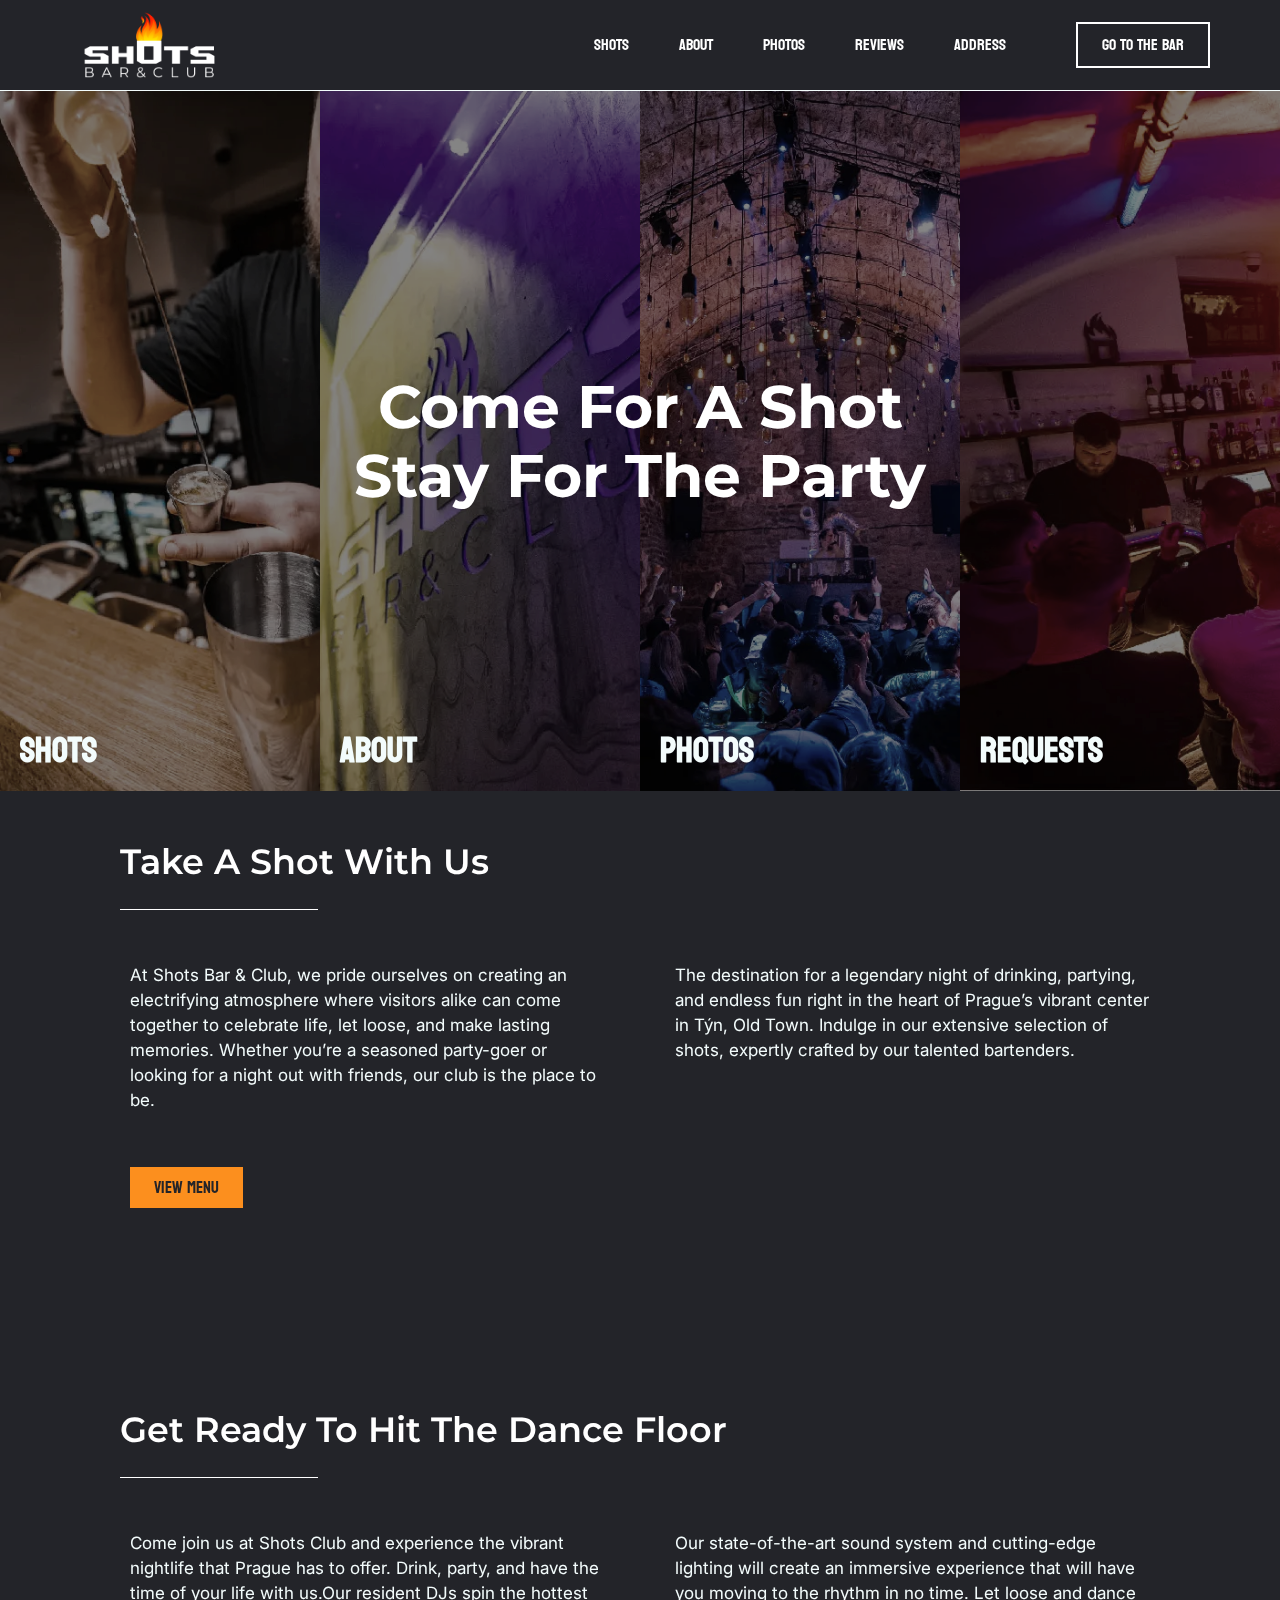
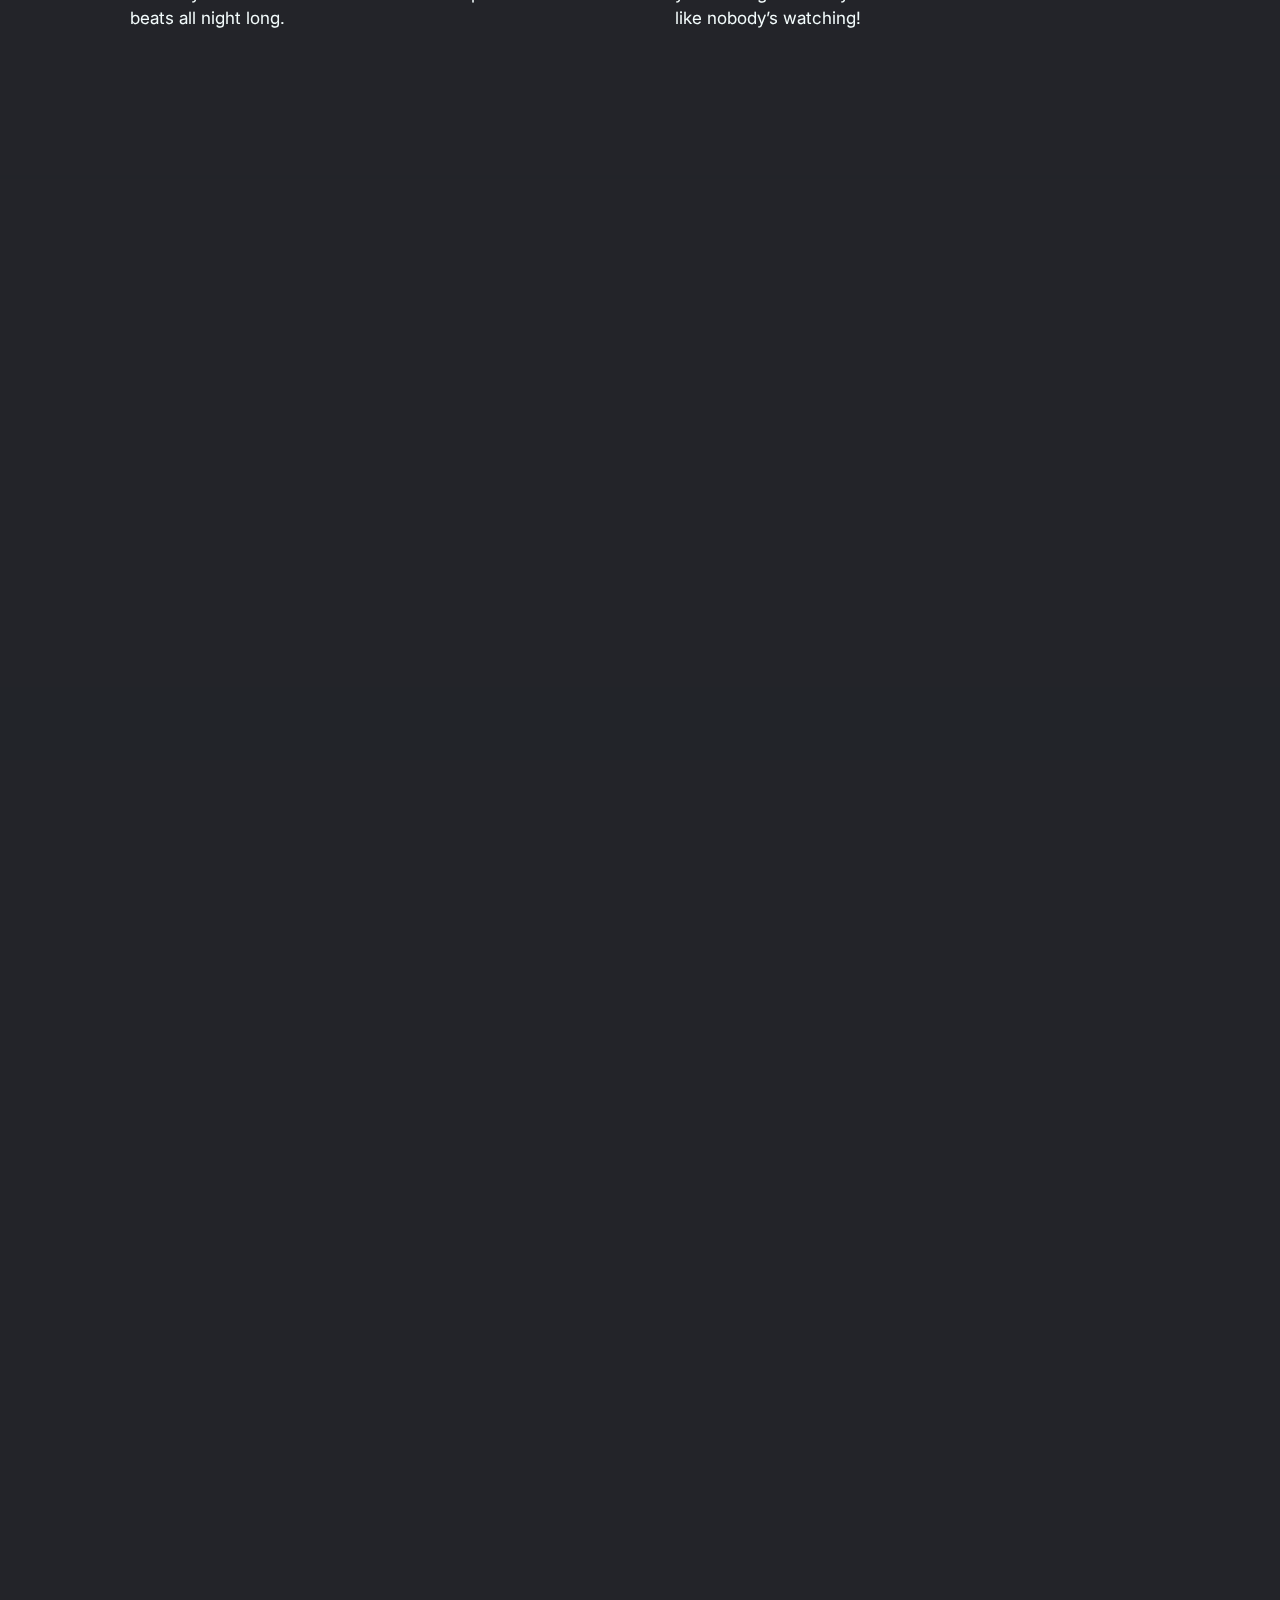
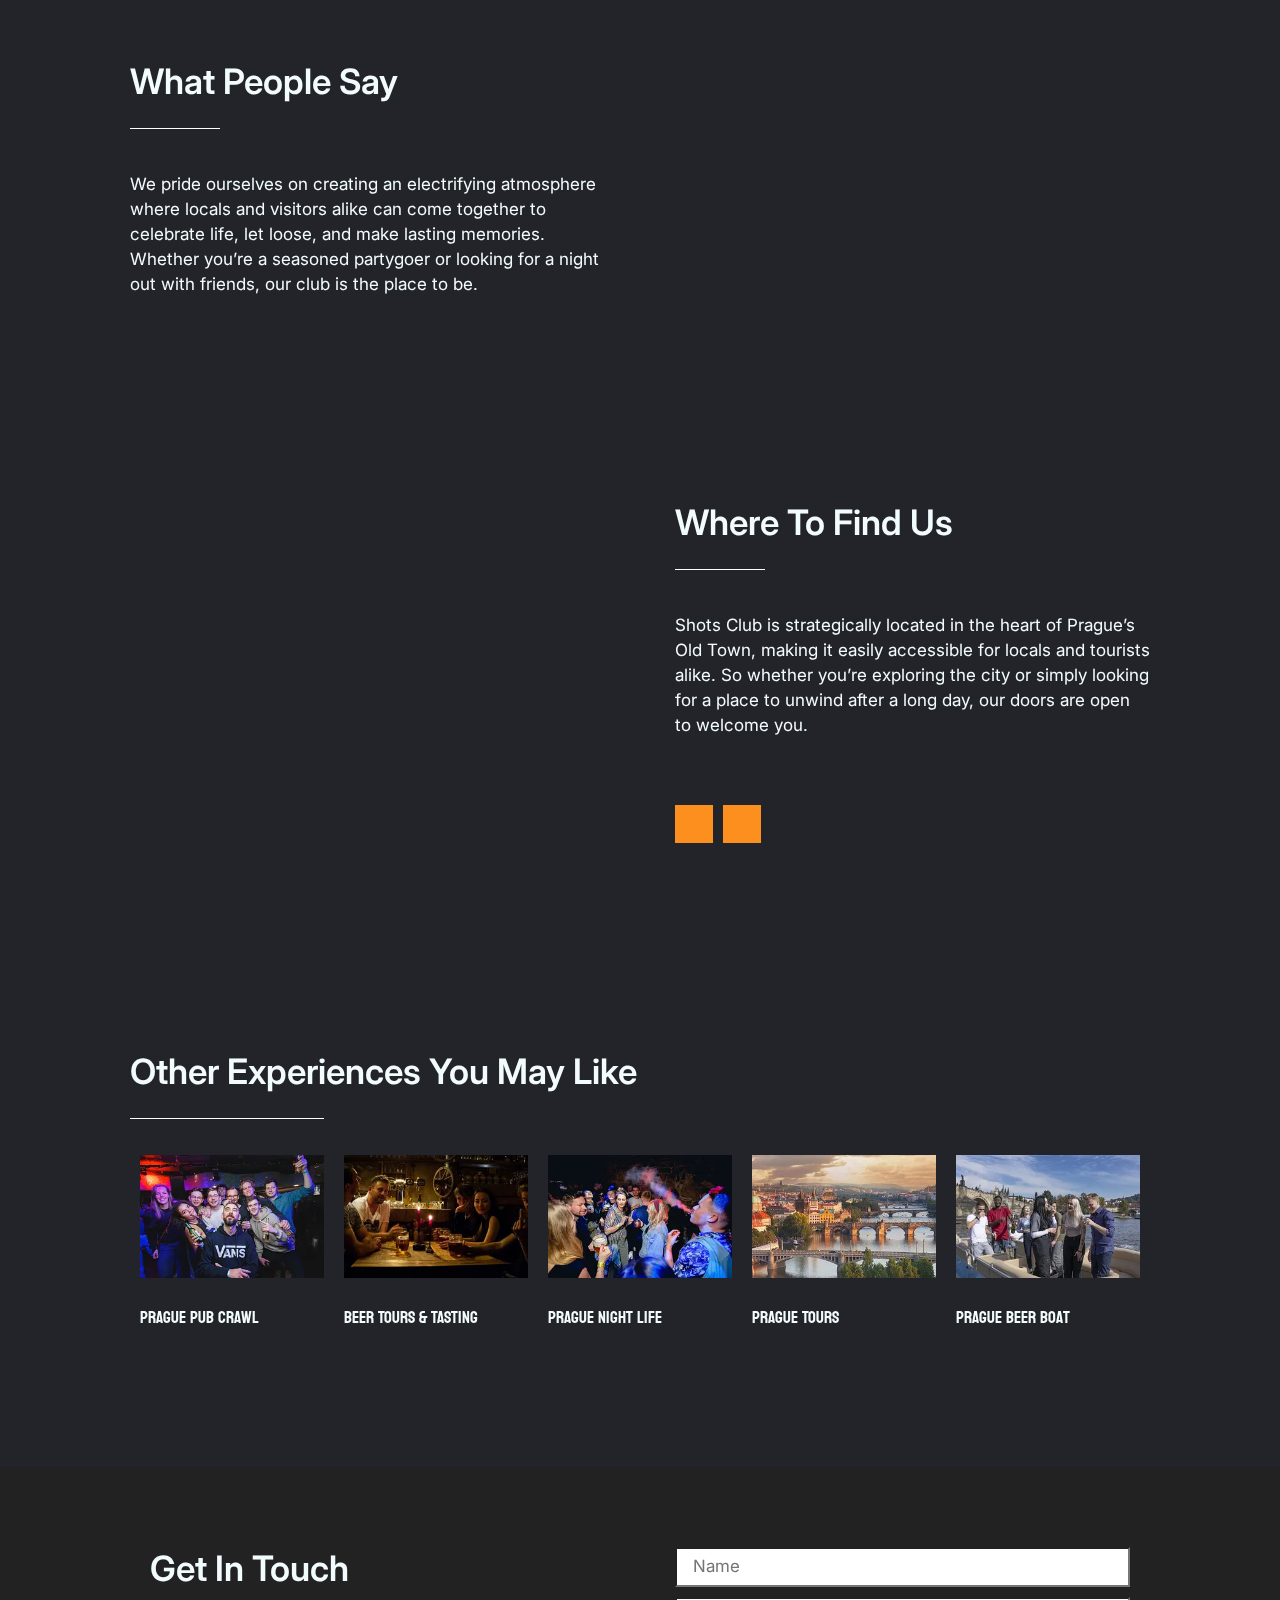
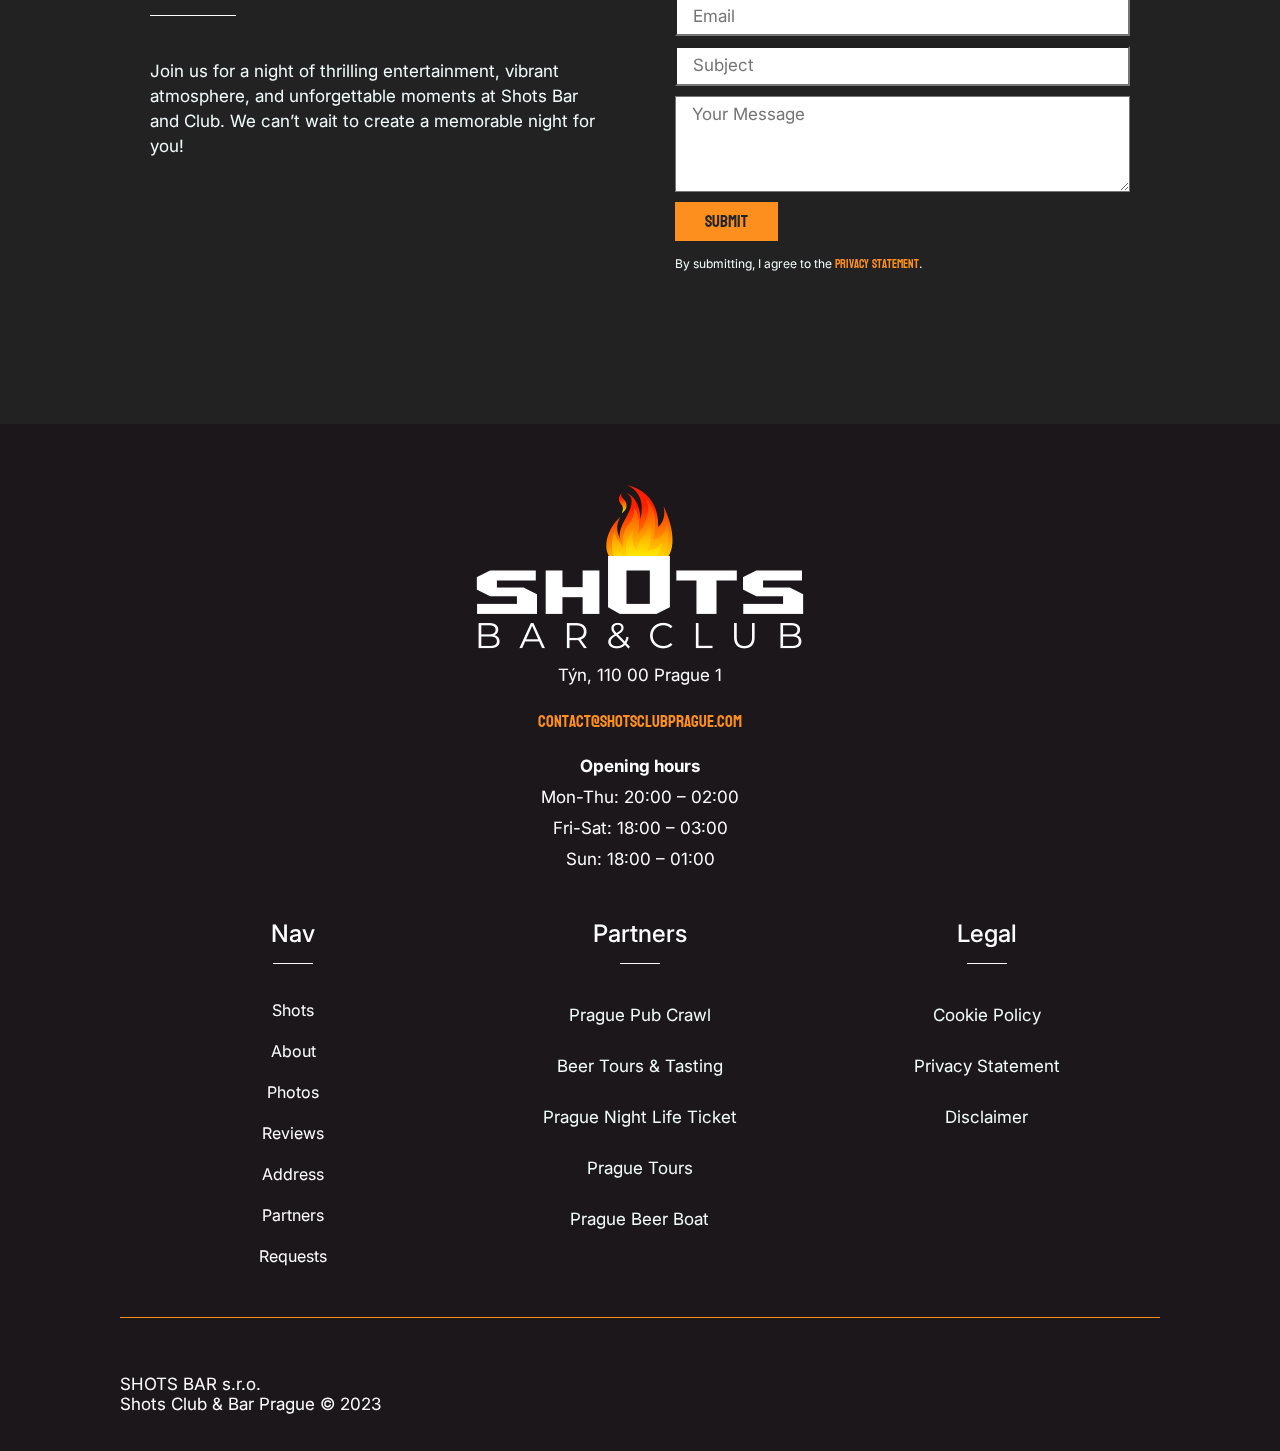
==== commit ac8fed2d: "+commit" ====
--- a/index.html
+++ b/index.html
@@ -5,6 +5,12 @@
     <meta name="viewport"
           content="width=device-width, user-scalable=no, initial-scale=1.0, maximum-scale=1.0, minimum-scale=1.0">
     <meta http-equiv="X-UA-Compatible" content="ie=edge">
+    <meta name="description"
+          content="At Shots Bar &amp; Club, we pride ourselves on creating an electrifying atmosphere where visitors alike can come together to celebrate life, let loose, and">
+    <meta name="robots" content="follow, index, max-snippet:-1, max-video-preview:-1, max-image-preview:large">
+    <link rel="canonical" href="https://shotsclubprague.com/">
+    <link rel="icon" type="image/x-icon" href="/favicon.ico">
+
     <link rel="stylesheet" href="css/normalize.css">
 
     <!-- AOS.js -->
@@ -31,9 +37,9 @@
                 <li data-link-to="#About" class="nav-list__item">About</li>
                 <li data-link-to="#Photos" class="nav-list__item">Photos</li>
                 <li data-link-to="#Reviews" class="nav-list__item">Reviews</li>
-                <li data-link-to="#FindUs" class="nav-list__item">Address</li>
-                <li data-link-to="#Explore" class="nav-list__item">Partners</li>
-                <li data-link-to="#Contact" class="nav-list__item">Requests</li>
+                <li data-link-to="#FindUs" class="nav-list__item hide-on-900">Address</li>
+                <li data-link-to="#Explore" class="nav-list__item hide-on-1280">Partners</li>
+                <li data-link-to="#Contact" class="nav-list__item hide-on-1280">Requests</li>
             </ul>
         </nav>
     </div>
@@ -504,23 +510,24 @@
         <div class="footer-columns">
             <div class="info">
                 <div class="footer-logo">
-                    <!-- Заменить ссылкой -->
                     <a href="/">
                         <img class="footer-logo-img" src="img/logo.png" alt="">
                     </a>
                 </div>
-                <p>Týn, 110 00 Prague 1</p>
-                <p><a href="mailto:contact@shotsclubprague.com" class="inline-link">contact@shotsclubprague.com</a>
-                </p>
-                <p>
-                    <strong>Opening hours</strong>
-                    <br>
-                    Mon-Thu: 20:00 – 02:00
-                    <br>
-                    Fri-Sat: 18:00 – 03:00
-                    <br>
-                    Sun: 18:00 – 01:00
-                </p>
+                <div>
+                    <p>Týn, 110 00 Prague 1</p>
+                    <p><a href="mailto:contact@shotsclubprague.com" class="inline-link">contact@shotsclubprague.com</a>
+                    </p>
+                    <p>
+                        <strong>Opening hours</strong>
+                        <br>
+                        Mon-Thu: 20:00 – 02:00
+                        <br>
+                        Fri-Sat: 18:00 – 03:00
+                        <br>
+                        Sun: 18:00 – 01:00
+                    </p>
+                </div>
             </div>
             <div class="bottom-navigation">
                 <div class="nav-column">
@@ -549,10 +556,12 @@
                     </div>
                     <ul class="bottom-nav-list">
                         <li class="bottom-nav-list__item"><a href="https://pubcrawl.cz/">Prague Pub Crawl</a></li>
-                        <li class="bottom-nav-list__item"><a href="https://beertasting.cz/">Discover Prague Tours</a></li>
-                        <li class="bottom-nav-list__item"><a href="https://praguenightlifeticket.com/">Prague Night Life Ticket</a></li>
-                        <li class="bottom-nav-list__item"><a href="https://www.discover-prague.com">Prague Cycle Boat</a></li>
-                        <li class="bottom-nav-list__item"><a href="https://beerboatsprague.com/">Prague Beer Tours</a></li>
+                        <li class="bottom-nav-list__item"><a href="https://beertasting.cz/">Beer Tours & Tasting</a></li>
+                        <li class="bottom-nav-list__item"><a href="https://praguenightlifeticket.com/">Prague Night Life
+                            Ticket</a></li>
+                        <li class="bottom-nav-list__item"><a href="https://www.discover-prague.com">Prague Tours</a></li>
+                        <li class="bottom-nav-list__item"><a href="https://beerboatsprague.com/">Prague Beer Boat</a>
+                        </li>
                     </ul>
                 </div>
                 <div class="nav-column">
@@ -592,6 +601,7 @@
 <!-- SwiperJS -->
 <script src="https://cdn.jsdelivr.net/npm/swiper@11/swiper-bundle.min.js"></script>
 
-<script src="./js/script.js"></script>
+<script src="js/script.js"></script>
+<script src="js/main-page.js"></script>
 </body>
 </html>--- a/css/style.css
+++ b/css/style.css
@@ -1,14 +1,9 @@
-/*
-* Prefixed by https://autoprefixer.github.io
-* PostCSS: v8.4.14,
-* Autoprefixer: v10.4.7
-* Browsers: last 4 version
-*/
-
 @import url('./variables.css');
 @import url('https://fonts.googleapis.com/css2?family=Inter:wght@400;500;600;700&family=Koulen&family=Montserrat:wght@400;500;600&display=swap');
 
 body {
+    -webkit-tap-highlight-color: transparent;
+
     background: var(--background);
     color: var(--white);
     font-family: var(--default-font);
@@ -88,7 +83,17 @@
         padding-bottom: 0;
     }
 
-    .nav {
+    .center-content {
+        padding-right: 30px;
+    }
+
+    .hide-on-1280 {
+        display: none;
+    }
+}
+
+@media (max-width: 900px) {
+    .hide-on-900 {
         display: none;
     }
 }
@@ -96,6 +101,10 @@
 @media (max-width: 800px) {
     .header {
         display: none;
+    }
+
+    .center-content {
+        padding: 0;
     }
 }
 
@@ -175,15 +184,17 @@
     display: grid;
     place-content: center;
     padding: 12px 24px;
-    width: -webkit-max-content;
-    width: -moz-max-content;
     width: max-content;
-    height: -webkit-fit-content;
-    height: -moz-fit-content;
     height: fit-content;
     -webkit-transition: .2s ease-in;
     -o-transition: .2s ease-in;
     transition: .2s ease-in;
+}
+
+@media (max-width: 900px) {
+    .button-to-go {
+        padding: 12px;
+    }
 }
 
 .button-to-go:hover {
@@ -195,14 +206,12 @@
     position: relative;
     display: -ms-grid;
     display: grid;
-    -ms-grid-columns: (1fr) [ 4 ];
     grid-template-columns: repeat(4, 1fr);
 }
 
 @media (max-width: 800px) {
     .main-pictures {
         height: 600px;
-        -ms-grid-columns: (1fr) [ 2 ];
         grid-template-columns: repeat(2, 1fr);
     }
 }
@@ -223,8 +232,6 @@
         text-align: center;
         font-weight: 700;
         font-size: 60px;
-        width: -webkit-max-content;
-        width: -moz-max-content;
         width: max-content;
         display: block;
     }
@@ -284,8 +291,6 @@
 
     h6 {
         cursor: pointer;
-        height: -webkit-min-content;
-        height: -moz-min-content;
         height: min-content;
         margin: 0;
         color: var(--almost-white);
@@ -491,8 +496,6 @@
 }
 
 .button {
-    width: -webkit-fit-content;
-    width: -moz-fit-content;
     width: fit-content;
     display: -webkit-box;
     display: -ms-flexbox;
@@ -751,7 +754,6 @@
     .events-list {
         display: -ms-grid;
         display: grid;
-        -ms-grid-columns: (1fr) [ 2 ];
         grid-template-columns: repeat(2, 1fr);
     }
 }
@@ -766,10 +768,22 @@
 
 .event-item {
     padding: 10px;
+    display: flex;
+    flex-direction: column;
+    align-items: flex-start;
+    transition: .4s;
 
     & a {
         font-family: 'Koulen', sans-serif;
         color: var(--almost-white);
+        transition: .4s;
+    }
+}
+
+.event-item:hover {
+    scale: .95;
+    & a {
+        color: var(--hover-link-color);
     }
 }
 
@@ -820,14 +834,14 @@
     display: -ms-grid;
     display: grid;
     -ms-grid-columns: 1fr 15px 1fr;
-    /*grid-template-columns: repeat(2, 1fr);*/
+    grid-template-columns: repeat(2, 1fr);
     grid-gap: 15px;
 }
 
-@media (max-width: 800px) {
+@media (max-width: 1280px) {
     .form-first-row {
         -ms-grid-columns: 1fr;
-        /*grid-template-columns: 1fr;*/
+        grid-template-columns: 1fr;
         gap: 10px;
     }
 }
@@ -846,8 +860,6 @@
 
 .submit-btn {
     cursor: pointer;
-    width: -webkit-min-content;
-    width: -moz-min-content;
     width: min-content;
     background-color: var(--orange-bg-color);
     color: var(--text-black);
@@ -878,6 +890,11 @@
 .inline-link {
     color: var(--orange-bg-color);
     font-family: 'Koulen', sans-serif;
+    transition: .4s;
+}
+
+.inline-link:hover {
+    color: var(--hover-link-color);
 }
 
 .inline-link-with-icon::after {
@@ -968,6 +985,30 @@
     }
 }
 
+@media (max-width: 1280px) {
+    .footer-columns {
+        display: flex;
+        flex-direction: column;
+        align-items: center;
+        gap: 0;
+    }
+
+    .info {
+        align-items: center;
+        justify-content: center;
+        text-align: center;
+    }
+
+    .footer-logo {
+        width: 50%;
+        margin: 0;
+
+        img {
+            max-width: 100%;
+        }
+    }
+}
+
 .footer-logo-img {
     width: 100%;
     max-width: 85%;
@@ -993,6 +1034,17 @@
 
 .divider-short span {
     width: 40px;
+}
+
+@media (max-width: 1280px) {
+    .divider-short {
+        display: -webkit-box;
+        display: -ms-flexbox;
+        display: flex;
+        -webkit-box-pack: center;
+        -ms-flex-pack: center;
+        justify-content: center;
+    }
 }
 
 .bottom-navigation {
@@ -1003,19 +1055,6 @@
     grid-template-columns: 3fr 4fr 4fr;
 }
 
-@media (max-width: 1280px) {
-    .bottom-navigation {
-        -ms-grid-columns: 1fr;
-        grid-template-columns: 1fr;
-    }
-}
-
-@media (max-width: 800px) {
-    .bottom-navigation {
-        display: none;
-    }
-}
-
 .bottom-nav-list {
     margin: 0;
     padding: 0;
@@ -1033,6 +1072,9 @@
     padding: 13px 20px 13px 0;
     line-height: 25px;
     cursor: pointer;
+    -webkit-transition: .4s;
+    -o-transition: .4s;
+    transition: .4s;
 
     & a {
         font-size: 17px;
@@ -1049,18 +1091,29 @@
 }
 
 @media (max-width: 1280px) {
-    .nav-column:nth-child(1), .nav-column:nth-child(2) {
-        display: none;
-    }
-}
-
-@media (max-width: 800px) {
-    .nav-column:nth-child(3) {
-        display: none;
-    }
-}
-
-.bottom-nav-list__item a:hover {
+    .bottom-navigation {
+        grid-template-columns: repeat(3, 1fr);
+    }
+
+    .nav-column {
+        text-align: center;
+    }
+
+    .bottom-nav-list__item {
+        padding-right: 0;
+    }
+}
+
+@media (max-width: 800px) {
+    .bottom-navigation {
+        display: flex;
+        flex-wrap: wrap;
+        flex-direction: column;
+        gap: 35px;
+    }
+}
+
+.bottom-nav-list__item:hover, .bottom-nav-list__item a:hover {
     color: var(--orange-bg-color);
 }
 
@@ -1277,6 +1330,56 @@
         padding: 10px;
     }
 
+    .cookie-description {
+        display: grid;
+        grid-template-columns: 1fr 1fr;
+        & h5 {
+            margin: 0;
+        }
+
+        & p {
+            margin: 0;
+        }
+    }
+
+    .before-table {
+        background-color: var(--white);
+        color: var(--text-black);
+        padding: 15px;
+        font-weight: bold;
+    }
+
+    .details-table-row {
+        display: contents;
+    }
+
+    .details-table {
+        font-family: 'Inter', sans-serif;
+        padding: 0;
+        display: grid;
+        grid-template-columns: repeat(3, 1fr);
+        color: var(--text-black);
+        font-size: 14px;
+        gap: 1px;
+        background-color: rgb(213, 213, 213);
+        border: 1px solid rgb(213, 213, 213);
+    }
+
+    .details-table-header {
+        display: contents;
+        font-weight: bold;
+        & div {
+            background-color: #F7F7F7;
+        }
+    }
+
+    .details-table-body {
+        display: contents;
+        & div {
+            background-color: var(--white);
+        }
+    }
+
     summary {
         background-color: rgba(239, 239, 239, 0.5);
         font-family: 'Inter', sans-serif;
